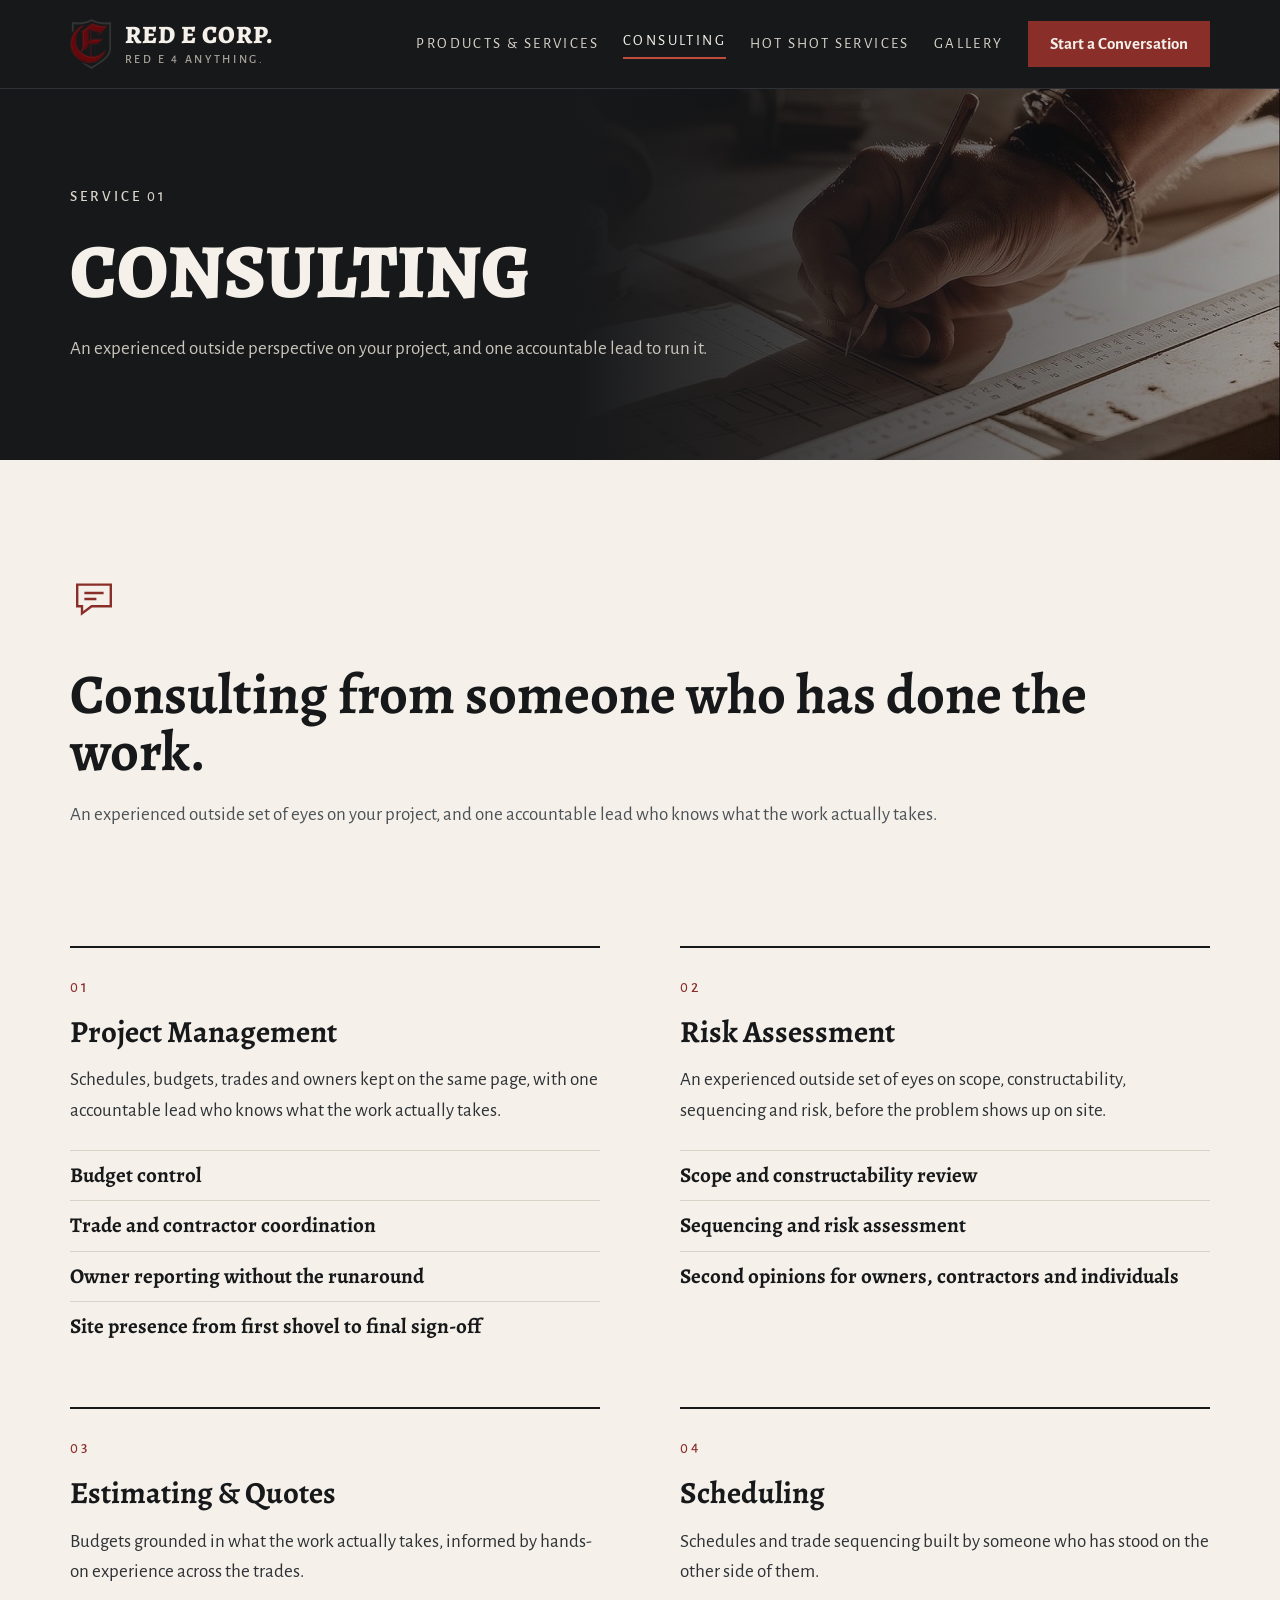
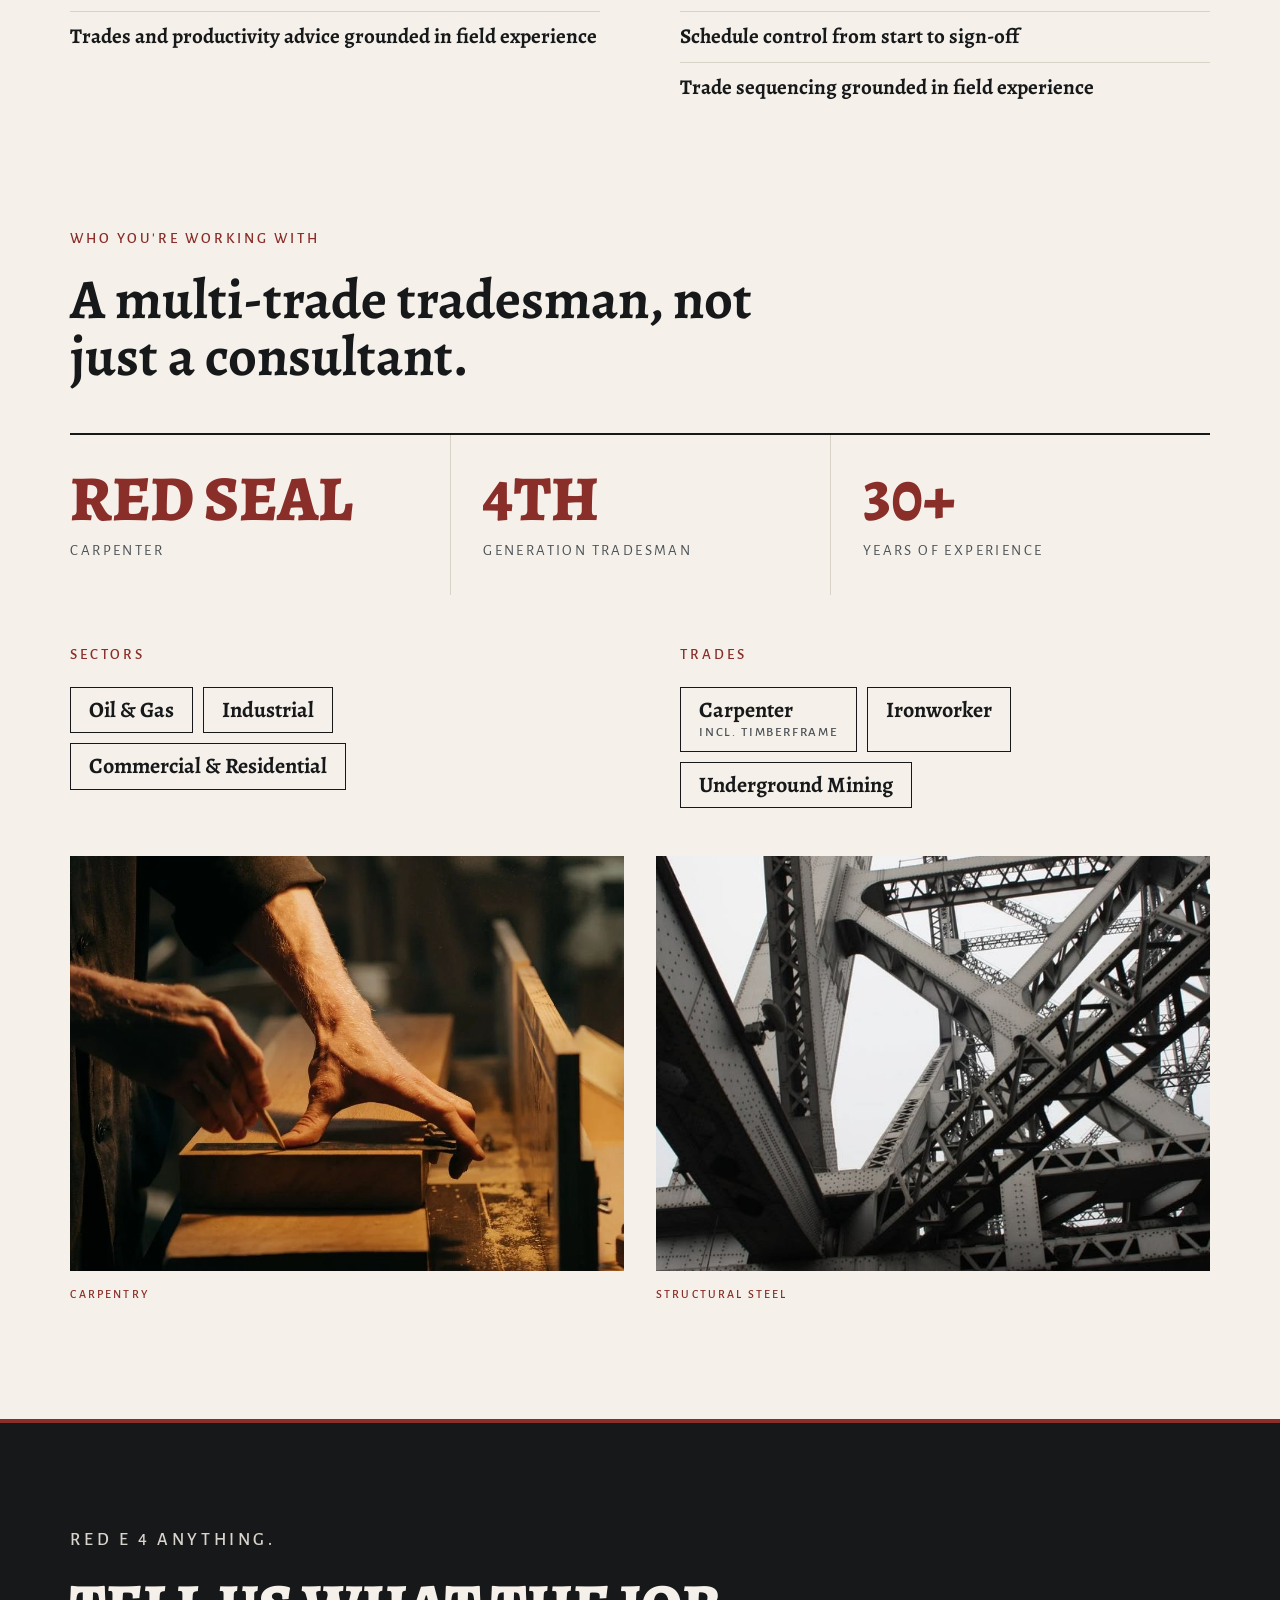
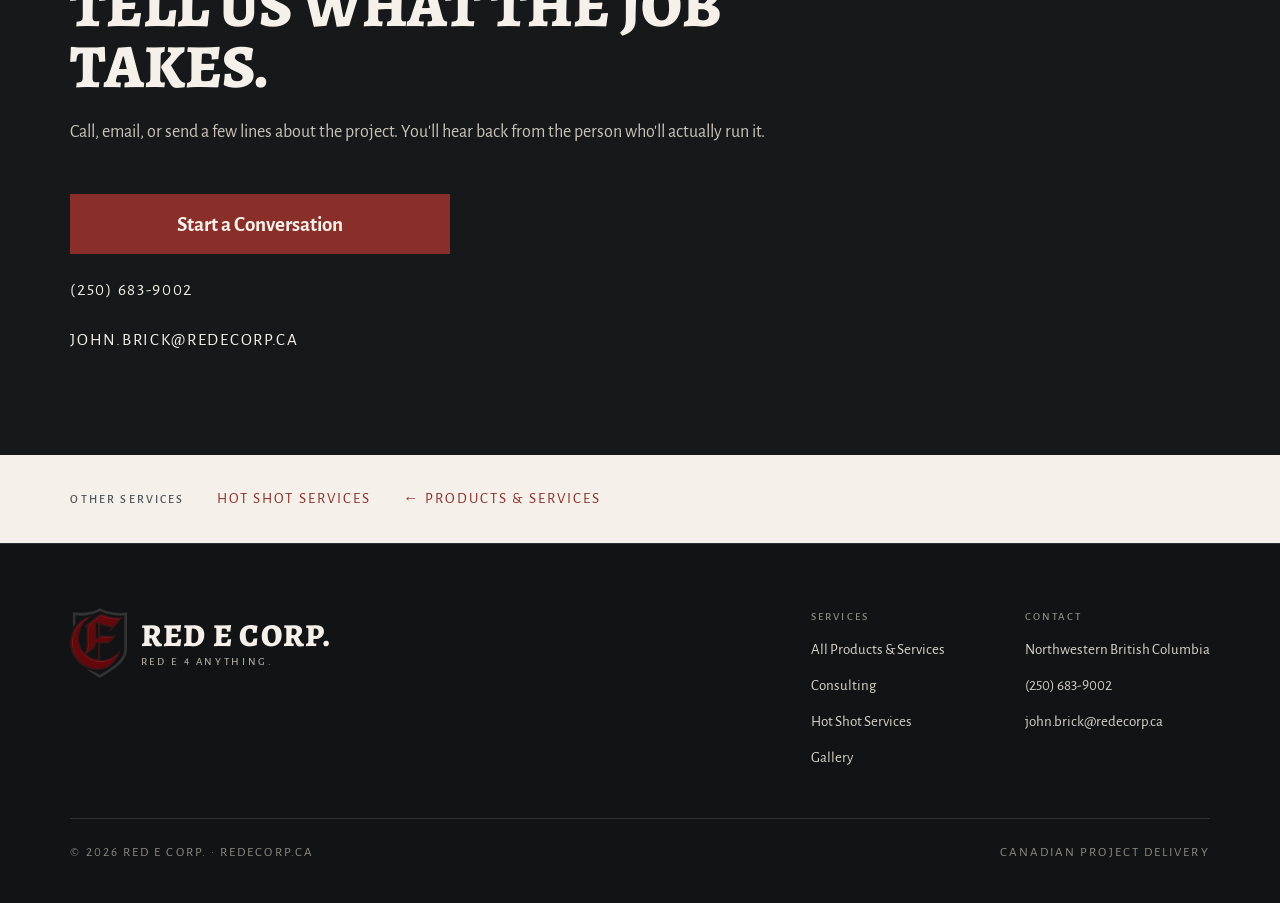
==== consulting.html @ 2c6cb95e "Add Gallery page for completed project photos Co-Authored-By: Claude Sonnet 5.5 <noreply@anthropic.c" ====
<!doctype html>
<html lang="en-CA">
<head>
<meta charset="utf-8">
<meta name="viewport" content="width=device-width, initial-scale=1">
<title>Consulting | Red E Corp. | Northwestern BC</title>
<meta name="description" content="Consulting from a multi-trade, Red Seal tradesman: project management, risk assessment, estimating and quotes, and scheduling for industrial, commercial and residential work in Northwestern BC.">
<meta name="theme-color" content="#17181A">
<link rel="canonical" href="https://redecorp.ca/consulting.html">
<meta property="og:type" content="website">
<meta property="og:site_name" content="Red E Corp.">
<meta property="og:title" content="Consulting | Red E Corp.">
<meta property="og:description" content="Project management, risk assessment, estimating and quotes, and scheduling from someone who has done the work.">
<meta property="og:url" content="https://redecorp.ca/consulting.html">
<meta property="og:image" content="https://redecorp.ca/assets/img/favicon-512.png">
<link rel="icon" type="image/png" sizes="32x32" href="assets/img/favicon-32.png">
<link rel="icon" type="image/png" sizes="512x512" href="assets/img/favicon-512.png">
<link rel="apple-touch-icon" href="assets/img/apple-touch-icon.png">
<link rel="preload" href="assets/fonts/alegreya-latin-800-normal.woff2" as="font" type="font/woff2" crossorigin>
<link rel="preload" href="assets/fonts/alegreya-sans-latin-400-normal.woff2" as="font" type="font/woff2" crossorigin>
<link rel="stylesheet" href="assets/css/styles.css">
<script type="application/ld+json">
{"@context":"https://schema.org","@type":"ProfessionalService","name":"Red E Corp.","url":"https://redecorp.ca/","logo":"https://redecorp.ca/assets/img/crest.png","slogan":"Red E 4 Anything.","telephone":"+1-250-683-9002","email":"john.brick@redecorp.ca","areaServed":"Northwestern British Columbia","founder":{"@type":"Person","name":"John Brick Sr."}}
</script>
</head>
<body>
<a class="skip" href="#main">Skip to content</a>

<header class="site-header">
  <div class="wrap">
    <a class="brand" href="index.html" aria-label="Red E Corp. home">
      <img src="assets/img/crest.png" alt="" width="203" height="250">
      <span class="brand__text">
        <span class="brand__name">RED E CORP.</span>
        <span class="brand__tag">RED E 4 ANYTHING.</span>
      </span>
    </a>
    <nav class="nav" aria-label="Main">
      <a href="products-services.html">Products &amp; Services</a><a href="consulting.html" aria-current="page">Consulting</a><a href="hot-shot-services.html">Hot Shot Services</a><a href="gallery.html">Gallery</a>
      <a class="btn" href="contact.html">Start a Conversation</a>
    </nav>
  </div>
</header>

<main id="main">
  <section class="page-hero page-hero--photo">
    <div class="page-hero__photo" role="img" aria-label="A hand drawing a line along a ruler on a set of plans" style="background-image:url(assets/img/drafting.jpg);background-position:center 42%"></div>
    <div class="wrap">
      <p class="label">Service 01</p>
      <h1>Consulting</h1>
      <p>An experienced outside perspective on your project, and one accountable lead to run it.</p>
    </div>
  </section>

  <section class="service-detail service-detail--intro">
    <div class="wrap">
      <div class="service-detail__icon"><svg viewBox="0 0 40 40" fill="none" stroke="#8A2E2A" stroke-width="2" aria-hidden="true"><path d="M6 8h28v18H18l-8 6v-6H6z"/><path d="M12 15h16M12 20h10"/></svg></div>
      <div>
        <h2 class="h2">Consulting from someone who has done the work.</h2>
        <p class="lead">An experienced outside set of eyes on your project, and one accountable lead who knows what the work actually takes.</p>
      </div>
    </div>
  </section>

  <section class="consult-services">
    <div class="wrap">
      <div class="consult-grid">
        <article class="consult">
          <span class="label">01</span>
          <h3 class="h3">Project Management</h3>
          <p>Schedules, budgets, trades and owners kept on the same page, with one accountable lead who knows what the work actually takes.</p>
          <ul><li>Budget control</li><li>Trade and contractor coordination</li><li>Owner reporting without the runaround</li><li>Site presence from first shovel to final sign-off</li></ul>
        </article>
        <article class="consult">
          <span class="label">02</span>
          <h3 class="h3">Risk Assessment</h3>
          <p>An experienced outside set of eyes on scope, constructability, sequencing and risk, before the problem shows up on site.</p>
          <ul><li>Scope and constructability review</li><li>Sequencing and risk assessment</li><li>Second opinions for owners, contractors and individuals</li></ul>
        </article>
        <article class="consult">
          <span class="label">03</span>
          <h3 class="h3">Estimating &amp; Quotes</h3>
          <p>Budgets grounded in what the work actually takes, informed by hands-on experience across the trades.</p>
          <ul><li>Trades and productivity advice grounded in field experience</li></ul>
        </article>
        <article class="consult">
          <span class="label">04</span>
          <h3 class="h3">Scheduling</h3>
          <p>Schedules and trade sequencing built by someone who has stood on the other side of them.</p>
          <ul><li>Schedule control from start to sign-off</li><li>Trade sequencing grounded in field experience</li></ul>
        </article>
      </div>
    </div>
  </section>

  <section class="credentials">
    <div class="wrap">
      <div class="credentials__head">
        <p class="label">Who you're working with</p>
        <h2 class="h2">A multi-trade tradesman, not just a consultant.</h2>
      </div>
      <ul class="facts">
        <li><strong>Red Seal</strong><span>Carpenter</span></li>
        <li><strong>4th</strong><span>Generation tradesman</span></li>
        <li><strong>30+</strong><span>Years of experience</span></li>
      </ul>
      <div class="credentials__cols">
        <div>
          <span class="label">Sectors</span>
          <ul class="taglist"><li>Oil &amp; Gas</li><li>Industrial</li><li>Commercial &amp; Residential</li></ul>
        </div>
        <div>
          <span class="label">Trades</span>
          <ul class="taglist"><li>Carpenter<small>incl. Timberframe</small></li><li>Ironworker</li><li>Underground Mining</li></ul>
        </div>
      </div>
      <div class="credentials__photos">
        <figure><img src="assets/img/carpentry.jpg" alt="Hands marking a line on a timber beam in a workshop" width="1000" height="1500" loading="lazy"><figcaption class="label">Carpentry</figcaption></figure>
        <figure><img src="assets/img/steel-bridge.jpg" alt="Riveted steel bridge framework seen from below" width="736" height="1104" loading="lazy"><figcaption class="label">Structural steel</figcaption></figure>
      </div>
    </div>
  </section>

  <section class="contact" id="contact">
    <div class="wrap">
      <div class="contact__text">
        <p class="label">Red E 4 Anything.</p>
        <h2>Tell us what the job takes.</h2>
        <p>Call, email, or send a few lines about the project. You'll hear back from the person who'll actually run it.</p>
      </div>
      <div class="contact__actions">
        <a class="btn btn--lg" href="contact.html?service=consulting">Start a Conversation</a>
        <a href="tel:+12506839002">(250) 683-9002</a>
        <a href="mailto:john.brick@redecorp.ca">JOHN.BRICK@REDECORP.CA</a>
      </div>
    </div>
  </section>

  <section class="other-services">
    <div class="wrap"><span class="label">Other services</span><a href="hot-shot-services.html">Hot Shot Services</a><a href="products-services.html">← Products &amp; Services</a></div>
  </section>
</main>

<footer class="site-footer">
  <div class="wrap">
    <div class="footer-top">
      <a class="brand" href="index.html" aria-label="Red E Corp. home">
        <img src="assets/img/crest.png" alt="" width="203" height="250">
        <span class="brand__text">
          <span class="brand__name">RED E CORP.</span>
          <span class="brand__tag">RED E 4 ANYTHING.</span>
        </span>
      </a>
      <div class="footer-cols">
        <div>
          <span class="label">Services</span>
          <a href="products-services.html">All Products &amp; Services</a>
          <a href="consulting.html">Consulting</a><a href="hot-shot-services.html">Hot Shot Services</a>
          <a href="gallery.html">Gallery</a>
        </div>
        <div>
          <span class="label">Contact</span>
          <span>Northwestern British Columbia</span>
          <a href="tel:+12506839002">(250) 683-9002</a>
          <a href="mailto:john.brick@redecorp.ca">john.brick@redecorp.ca</a>
        </div>
      </div>
    </div>
    <div class="footer-bottom">
      <span>© 2026 RED E CORP. · REDECORP.CA</span>
      <span>CANADIAN PROJECT DELIVERY</span>
    </div>
  </div>
</footer>

</body>
</html>
---- assets/css/styles.css ----
/* Red E Corp. — site styles (Brand System v1.0) */
/* Fonts: Alegreya (display) and Alegreya Sans (text), SIL Open Font License 1.1, self-hosted from assets/fonts */
@font-face { font-family: "Alegreya"; font-style: normal; font-weight: 700; font-display: swap; src: url("../fonts/alegreya-latin-700-normal.woff2") format("woff2"); }
@font-face { font-family: "Alegreya"; font-style: normal; font-weight: 800; font-display: swap; src: url("../fonts/alegreya-latin-800-normal.woff2") format("woff2"); }
@font-face { font-family: "Alegreya Sans"; font-style: normal; font-weight: 400; font-display: swap; src: url("../fonts/alegreya-sans-latin-400-normal.woff2") format("woff2"); }
@font-face { font-family: "Alegreya Sans"; font-style: normal; font-weight: 500; font-display: swap; src: url("../fonts/alegreya-sans-latin-500-normal.woff2") format("woff2"); }
@font-face { font-family: "Alegreya Sans"; font-style: normal; font-weight: 700; font-display: swap; src: url("../fonts/alegreya-sans-latin-700-normal.woff2") format("woff2"); }
:root {
  --red: #8A2E2A;
  --red-dark: #6E2320;
  --red-on-dark: #C24A3F;
  --charcoal: #17181A;
  --charcoal-deep: #121315;
  --photo: #2A2D31;
  --bone: #F5F1EA;
  --bone-line: #D8D2C7;
  --steel: #4C5257;
  --text: #2E3135;
  --text-on-dark: #C9C4BA;
  --muted-on-dark: #A9A49B;
  --walnut: #8A6B48;
  --display: Alegreya, "Iowan Old Style", Georgia, serif;
  --body: "Alegreya Sans", Calibri, "Helvetica Neue", Arial, sans-serif;
  --mono: "Alegreya Sans", Calibri, "Helvetica Neue", Arial, sans-serif;
  --gutter: clamp(20px, 5.5vw, 80px);
  --section: clamp(72px, 9vw, 120px);
}

*, *::before, *::after { box-sizing: border-box; }
html { scroll-behavior: smooth; scroll-padding-top: 96px; }
@media (prefers-reduced-motion: reduce) { html { scroll-behavior: auto; } }
body { margin: 0; background: var(--bone); color: var(--charcoal); font-family: var(--body); font-size: 19px; line-height: 1.6; font-variant-numeric: lining-nums; -webkit-font-smoothing: antialiased; }
img { max-width: 100%; display: block; }
h1, h2, h3, p, blockquote { margin: 0; }
a { color: var(--red); }
a:hover { color: var(--red-dark); }
:focus-visible { outline: 2px solid var(--red-on-dark); outline-offset: 3px; }

.wrap { max-width: 1440px; margin: 0 auto; padding-left: var(--gutter); padding-right: var(--gutter); }
.skip { position: absolute; left: -9999px; }
.skip:focus { left: 16px; top: 16px; z-index: 100; background: var(--bone); padding: 12px 16px; }

/* type */
.label { font-family: var(--mono); font-weight: 500; font-size: 15px; letter-spacing: 0.2em; text-transform: uppercase; }
.h2 { font-family: var(--display); font-weight: 700; font-size: clamp(38px, 4.4vw, 56px); line-height: 1.02; }
.h3 { font-family: var(--display); font-weight: 700; font-size: clamp(26px, 2.4vw, 32px); line-height: 1.1; }
.lead { font-size: 19px; line-height: 1.6; color: var(--steel); }
.on-dark { color: var(--bone); }

/* buttons */
.btn { display: inline-flex; align-items: center; justify-content: center; min-height: 52px; padding: 0 28px; background: var(--red); color: var(--bone); font-family: var(--body); font-weight: 700; font-size: 19px; text-decoration: none; border: 0; }
.btn:hover { background: var(--red-dark); color: var(--bone); }
.btn--lg { min-height: 60px; padding: 0 32px; font-size: 21px; }
.textlink { font-family: var(--mono); font-size: 15px; letter-spacing: 0.14em; text-transform: uppercase; text-decoration: none; border-bottom: 1px solid currentColor; padding-bottom: 6px; }

/* header */
.site-header { position: sticky; top: 0; z-index: 50; background: var(--charcoal); border-bottom: 1px solid #2E3135; }
.site-header .wrap { height: 88px; display: flex; align-items: center; justify-content: space-between; gap: 24px; }
.brand { display: flex; align-items: center; gap: 14px; text-decoration: none; }
.brand img { height: 50px; width: auto; }
.brand__text { display: flex; flex-direction: column; gap: 5px; }
.brand__name { font-family: var(--display); font-weight: 800; font-size: 25px; letter-spacing: 0.04em; line-height: 1; color: var(--bone); }
.brand__tag { font-family: var(--mono); font-weight: 500; font-size: 12px; letter-spacing: 0.22em; line-height: 1; color: var(--muted-on-dark); }
.nav { display: flex; align-items: center; gap: 36px; }
.nav a:not(.btn) { font-family: var(--mono); font-size: 15px; letter-spacing: 0.16em; text-transform: uppercase; color: #D9D4CB; text-decoration: none; }
.nav a:not(.btn):hover { color: var(--bone); }
.nav .btn { min-height: 46px; padding: 0 22px; font-size: 17px; }

/* hero */
.hero { position: relative; background: var(--charcoal); overflow: hidden; }
.hero__photo { position: absolute; inset: 0 0 0 auto; width: 60%; background: var(--photo) url("../img/hero.jpg") center / cover no-repeat; }
.hero::after { content: ""; position: absolute; inset: 0; background: linear-gradient(90deg, var(--charcoal) 0%, var(--charcoal) 42%, rgba(23,24,26,0.35) 100%); }
.hero .wrap { position: relative; z-index: 1; min-height: min(780px, 88vh); display: flex; flex-direction: column; justify-content: center; gap: 30px; padding-top: 80px; padding-bottom: 80px; }
.hero__eyebrow { display: flex; align-items: center; gap: 16px; color: #D9D4CB; }
.hero__eyebrow::before { content: ""; width: 40px; height: 2px; background: var(--red-on-dark); flex-shrink: 0; }
.hero h1 { max-width: 780px; font-family: var(--display); font-weight: 800; font-size: clamp(50px, 6.4vw, 88px); line-height: 0.98; text-transform: uppercase; color: var(--bone); }
.hero p { max-width: 600px; font-size: clamp(17px, 1.4vw, 19px); color: var(--text-on-dark); }
.hero__actions { display: flex; align-items: center; flex-wrap: wrap; gap: 28px; margin-top: 6px; }
.hero__actions .textlink { color: var(--bone); border-color: var(--red-on-dark); }

/* trades strip */
.trades { border-bottom: 1px solid var(--bone-line); }
.trades .wrap { min-height: 150px; display: flex; align-items: center; justify-content: space-between; gap: 24px; flex-wrap: wrap; padding-top: 32px; padding-bottom: 32px; }
.trades .label { color: var(--steel); }
.trades ul { list-style: none; margin: 0; padding: 0; display: flex; align-items: center; flex-wrap: wrap; gap: 14px 36px; }
.trades li { display: flex; align-items: center; gap: 36px; font-family: var(--display); font-weight: 700; font-size: clamp(22px, 2.2vw, 30px); letter-spacing: 0.04em; text-transform: uppercase; }
.trades li + li::before { content: ""; width: 8px; height: 8px; background: var(--red); margin-left: -0px; }
.trades li:last-child { color: var(--red); }

/* services */
.services { padding: var(--section) 0; }
.section-head { display: flex; justify-content: space-between; align-items: flex-end; gap: 32px 80px; flex-wrap: wrap; margin-bottom: 64px; }
.section-head > div { display: flex; flex-direction: column; gap: 20px; max-width: 680px; }
.section-head .label { color: var(--red); }
.section-head .lead { max-width: 440px; }
.service-grid { display: grid; grid-template-columns: repeat(3, minmax(0, 1fr)); border-top: 2px solid var(--charcoal); }
.service { display: flex; flex-direction: column; gap: 18px; padding: 40px 40px 48px; border-right: 1px solid var(--bone-line); }
.service:first-child { padding-left: 0; }
.service:last-child { padding-right: 0; border-right: 0; }
.service svg { width: 40px; height: 40px; }
.service .label { font-size: 12px; letter-spacing: 0.18em; color: var(--steel); }
.service p { color: var(--text); }
.service a { margin-top: auto; font-family: var(--mono); font-size: 15px; letter-spacing: 0.14em; text-transform: uppercase; text-decoration: none; }
.sectors { display: flex; align-items: center; flex-wrap: wrap; gap: 12px 24px; margin-top: 16px; padding-top: 32px; border-top: 1px solid var(--bone-line); }
.sectors .label { font-size: 12px; letter-spacing: 0.18em; color: var(--steel); }
.sectors span:not(.label) { font-family: var(--display); font-weight: 700; font-size: 22px; }
.sectors i { color: var(--walnut); font-style: normal; }

/* approach */
.approach { padding: var(--section) 0; background: var(--charcoal); }
.approach .section-head .label { color: #D9D4CB; }
.pillars { display: grid; grid-template-columns: repeat(4, minmax(0, 1fr)); gap: 40px; }
.pillar { display: flex; flex-direction: column; gap: 16px; padding-top: 24px; border-top: 1px solid var(--steel); }
.pillar:first-child { border-top: 2px solid var(--red-on-dark); }
.pillar__num { font-family: var(--display); font-weight: 800; font-size: 48px; line-height: 1; color: #6B7075; }
.pillar:first-child .pillar__num { color: var(--red-on-dark); }
.pillar h3 { font-family: var(--display); font-weight: 700; font-size: 26px; line-height: 1.1; color: var(--bone); }
.pillar p { font-size: 16px; color: #B8B3AA; }

/* projects */
.projects { padding: var(--section) 0; }
.project-grid { display: grid; grid-template-columns: repeat(3, minmax(0, 1fr)); gap: 32px; }
.project { display: flex; flex-direction: column; gap: 18px; }
.photo { background: var(--photo) center / cover no-repeat; }
.project .photo { aspect-ratio: 4 / 3; }
.project .label { font-size: 12px; letter-spacing: 0.18em; color: var(--steel); }
.project h3 { font-size: 28px; }
.project p { font-size: 16px; color: var(--text); }
.project-1 .photo { background-image: url("../img/project-1.jpg"); }
.project-2 .photo { background-image: url("../img/project-2.jpg"); }
.project-3 .photo { background-image: url("../img/project-3.jpg"); }

/* about */
.about { padding-bottom: var(--section); }
.about .wrap { display: grid; grid-template-columns: repeat(2, minmax(0, 1fr)); gap: 80px; }
.about .photo { min-height: 560px; background-image: url("../img/founder.jpg"); }
.about__text { display: flex; flex-direction: column; justify-content: center; gap: 28px; padding-top: 40px; border-top: 2px solid var(--charcoal); }
.about__text .label { color: var(--red); }
.about blockquote { font-family: var(--display); font-weight: 700; font-size: clamp(30px, 2.9vw, 40px); line-height: 1.15; }
.about__text p { color: var(--text); }
.founder { display: flex; flex-direction: column; gap: 6px; }
.founder strong { font-family: var(--display); font-weight: 700; font-size: 22px; }
.founder span { font-family: var(--mono); font-size: 14px; letter-spacing: 0.18em; color: var(--steel); }

/* contact */
.contact { padding: clamp(72px, 8vw, 112px) 0; background: var(--charcoal); border-top: 4px solid var(--red); }
.contact .wrap { display: flex; justify-content: space-between; align-items: center; gap: 48px 80px; flex-wrap: wrap; }
.contact__text { display: flex; flex-direction: column; gap: 20px; max-width: 720px; }
.contact__text .label { color: #D9D4CB; }
.contact h2 { font-family: var(--display); font-weight: 800; font-size: clamp(42px, 4.8vw, 64px); line-height: 1; text-transform: uppercase; color: var(--bone); }
.contact__text p { font-size: 18px; color: var(--text-on-dark); }
.contact__actions { display: flex; flex-direction: column; gap: 22px; min-width: min(380px, 100%); }
.contact__actions a:not(.btn) { font-family: var(--mono); font-size: 17px; letter-spacing: 0.1em; color: var(--bone); text-decoration: none; }
.contact__actions a:not(.btn):hover { color: var(--red-on-dark); }

/* footer */
.site-footer { background: var(--charcoal-deep); border-top: 1px solid #2E3135; padding: 64px 0 40px; }
.footer-top { display: flex; justify-content: space-between; align-items: flex-start; gap: 48px; flex-wrap: wrap; }
.site-footer .brand img { height: 70px; }
.site-footer .brand__name { font-size: 32px; }
.site-footer .brand__tag { font-size: 11px; letter-spacing: 0.24em; }
.footer-cols { display: grid; grid-template-columns: repeat(2, minmax(0, auto)); gap: 32px 80px; }
.footer-cols div { display: flex; flex-direction: column; gap: 12px; }
.footer-cols .label { font-size: 11px; color: #8E8A83; }
.footer-cols a, .footer-cols span:not(.label) { font-size: 15px; color: #D9D4CB; text-decoration: none; }
.footer-cols a:hover { color: var(--bone); }
.footer-bottom { display: flex; justify-content: space-between; flex-wrap: wrap; gap: 12px; margin-top: 48px; padding-top: 24px; border-top: 1px solid #2E3135; font-family: var(--mono); font-size: 13px; letter-spacing: 0.16em; color: #8E8A83; }

/* home: hero + service options only */
.hero--home .wrap { min-height: calc(100vh - 88px); min-height: calc(100svh - 88px); justify-content: flex-end; gap: 48px; padding-bottom: 64px; }
.hero--home .hero__photo { width: 100%; }
.hero--home::after { background: linear-gradient(180deg, rgba(23,24,26,0.35) 0%, rgba(23,24,26,0.55) 45%, rgba(23,24,26,0.94) 100%); }
.hero-services { display: grid; grid-template-columns: repeat(2, minmax(0, 1fr)); border-top: 2px solid var(--red-on-dark); }
.hero-service { display: flex; flex-direction: column; gap: 10px; padding: 28px 32px 8px 0; text-decoration: none; color: var(--bone); }
.hero-service + .hero-service { padding-left: 32px; border-left: 1px solid rgba(217,212,203,0.25); }
.hero-service .label { font-size: 12px; letter-spacing: 0.18em; color: #D9D4CB; }
.hero-service__name { font-family: var(--display); font-weight: 700; font-size: clamp(26px, 2.6vw, 36px); line-height: 1.1; }
.hero-service__go { font-family: var(--mono); font-size: 15px; letter-spacing: 0.14em; text-transform: uppercase; color: var(--red-on-dark); }
.hero-service:hover .hero-service__go, .hero-service:focus-visible .hero-service__go { color: var(--bone); }

/* service pages */
.nav a[aria-current="page"] { color: var(--bone); border-bottom: 2px solid var(--red-on-dark); padding-bottom: 4px; }
.page-hero { background: var(--charcoal); }
.page-hero .wrap { display: flex; flex-direction: column; gap: 24px; padding-top: 96px; padding-bottom: 96px; }
.page-hero .label { color: #D9D4CB; }
.page-hero h1 { font-family: var(--display); font-weight: 800; font-size: clamp(46px, 6vw, 80px); line-height: 1; text-transform: uppercase; color: var(--bone); }
.page-hero p:not(.label) { max-width: 640px; font-size: 19px; color: var(--text-on-dark); }
.service-detail { padding: var(--section) 0; }
.service-detail .wrap { display: grid; grid-template-columns: minmax(0, 1.2fr) minmax(0, 1fr); gap: 32px 80px; align-items: start; }
.service-detail .wrap > div:nth-child(2) { display: flex; flex-direction: column; gap: 20px; }
.service-detail__icon { grid-column: 1 / -1; }
.service-detail__icon svg { width: 48px; height: 48px; }
.checklist { list-style: none; margin: 0; padding: 0; border-top: 2px solid var(--charcoal); }
.checklist li { padding: 20px 0; border-bottom: 1px solid var(--bone-line); font-family: var(--display); font-weight: 700; font-size: 24px; line-height: 1.2; }
.equipment { padding: 0 0 var(--section); }
.equipment .wrap { display: grid; grid-template-columns: minmax(0, 1.2fr) minmax(0, 1fr); gap: 32px 80px; align-items: start; }
.equipment .wrap > div { display: flex; flex-direction: column; gap: 20px; }
.equipment .label { color: var(--red); }
.specs { margin: 0; border-top: 2px solid var(--charcoal); }
.specs > div { display: flex; flex-direction: column; gap: 6px; padding: 20px 0; border-bottom: 1px solid var(--bone-line); }
.specs dt { font-family: var(--mono); font-weight: 500; font-size: 14px; letter-spacing: 0.18em; text-transform: uppercase; color: var(--steel); }
.specs dd { margin: 0; font-family: var(--display); font-weight: 700; font-size: 24px; line-height: 1.2; }
.other-services .wrap { display: flex; align-items: center; flex-wrap: wrap; gap: 12px 32px; padding-top: 32px; padding-bottom: 32px; }
.other-services .label { color: var(--steel); font-size: 12px; letter-spacing: 0.18em; }
.other-services a { font-family: var(--mono); font-size: 15px; letter-spacing: 0.14em; text-transform: uppercase; text-decoration: none; }

/* consulting credentials */
.credentials { padding: 0 0 var(--section); }
.credentials .wrap { display: flex; flex-direction: column; gap: 48px; }
.credentials__head { display: flex; flex-direction: column; gap: 20px; max-width: 760px; }
.credentials .label { color: var(--red); }
.facts { list-style: none; margin: 0; padding: 0; display: grid; grid-template-columns: repeat(3, minmax(0, 1fr)); border-top: 2px solid var(--charcoal); }
.facts li { display: flex; flex-direction: column; gap: 8px; padding: 32px 32px 32px 0; }
.facts li + li { padding-left: 32px; border-left: 1px solid var(--bone-line); }
.facts strong { font-family: var(--display); font-weight: 800; font-size: clamp(44px, 5vw, 68px); line-height: 1; text-transform: uppercase; color: var(--red); }
.facts span { font-family: var(--mono); font-size: 15px; letter-spacing: 0.16em; text-transform: uppercase; color: var(--steel); }
.credentials__cols { display: grid; grid-template-columns: repeat(2, minmax(0, 1fr)); gap: 40px 80px; }
.credentials__cols > div { display: flex; flex-direction: column; gap: 20px; }
.taglist { list-style: none; margin: 0; padding: 0; display: flex; flex-wrap: wrap; gap: 10px; }
.taglist li { padding: 10px 18px; border: 1px solid var(--charcoal); font-family: var(--display); font-weight: 700; font-size: 22px; line-height: 1.1; }

/* contact page */
.contact-page { padding: var(--section) 0; }
.contact-page .wrap { display: grid; grid-template-columns: minmax(0, 1.6fr) minmax(0, 1fr); gap: 48px 80px; align-items: start; }
.form { display: grid; grid-template-columns: repeat(2, minmax(0, 1fr)); gap: 28px 24px; }
.field { display: flex; flex-direction: column; gap: 8px; min-width: 0; }
.field--full { grid-column: 1 / -1; }
.field label { font-family: var(--mono); font-weight: 500; font-size: 14px; letter-spacing: 0.18em; text-transform: uppercase; color: var(--steel); }
.field label span { text-transform: none; letter-spacing: 0.04em; color: #7A7F84; }
.field input, .field select, .field textarea { width: 100%; padding: 14px 16px; font: inherit; font-size: 17px; color: var(--charcoal); background: #FBF9F5; border: 1px solid var(--steel); border-radius: 0; }
.field textarea { resize: vertical; min-height: 160px; }
.field input:focus-visible, .field select:focus-visible, .field textarea:focus-visible { outline: 2px solid var(--red); outline-offset: 2px; }
.form__actions { display: flex; align-items: center; flex-wrap: wrap; gap: 16px 24px; }
.form__note { font-size: 14px; color: var(--steel); }
.contact-side { display: flex; flex-direction: column; gap: 16px; padding-top: 24px; border-top: 2px solid var(--charcoal); }
.contact-side .label { color: var(--red); }
.contact-side a { font-family: var(--mono); font-size: 18px; letter-spacing: 0.06em; text-decoration: none; word-break: break-word; }

/* page hero photos */
.page-hero--photo { position: relative; overflow: hidden; }
.page-hero__photo { position: absolute; inset: 0 0 0 auto; width: 55%; background-color: var(--photo); background-size: cover; background-repeat: no-repeat; }
.page-hero--photo::after { content: ""; position: absolute; inset: 0; background: linear-gradient(90deg, var(--charcoal) 0%, var(--charcoal) 45%, rgba(23,24,26,0.25) 100%); }
.page-hero--photo .wrap { position: relative; z-index: 1; }
.credentials__photos { display: grid; grid-template-columns: repeat(2, minmax(0, 1fr)); gap: 32px; }
.credentials__photos figure { margin: 0; display: flex; flex-direction: column; gap: 14px; }
.credentials__photos img { width: 100%; height: auto; aspect-ratio: 4 / 3; object-fit: cover; background: var(--photo); }
.credentials__photos figcaption { font-size: 12px; letter-spacing: 0.18em; color: var(--steel); }
.taglist small { display: block; margin-top: 4px; font-family: var(--mono); font-weight: 500; font-size: 13px; letter-spacing: 0.14em; text-transform: uppercase; color: var(--steel); }

/* hot shot hero: vehicle drives in once and rests on the cream section below */
.page-hero--graphic { overflow: hidden; }
.page-hero--graphic .wrap { padding-bottom: 0; gap: 24px; }
.page-hero__rig { width: min(100%, 1180px); margin: 16px 0 0 auto; }
.page-hero__vehicle { position: relative; animation: drive-in 1.6s cubic-bezier(0.22, 0.8, 0.24, 1) both; }
.page-hero__graphic { display: block; width: 100%; max-width: none; height: auto; filter: invert(0.94); }
.page-hero__wheel { position: absolute; height: auto; max-width: none; filter: invert(0.94); }
.page-hero__wheel--truck { animation: wheel-truck 1.6s cubic-bezier(0.22, 0.8, 0.24, 1) both; }
.page-hero__wheel--trailer { animation: wheel-trailer 1.6s cubic-bezier(0.22, 0.8, 0.24, 1) both; }
.page-hero__cargo { position: absolute; inset: 0; width: 100%; height: 100%; overflow: visible; }
.page-hero__cargo .box { fill: #F0F0F0; }
.page-hero__cargo .cut { fill: none; stroke: var(--charcoal); stroke-width: 4; }
.page-hero__cargo .strap { fill: none; stroke: #F0F0F0; stroke-width: 7; stroke-linejoin: round; }
.page-hero__cargo .buckle { fill: var(--charcoal); stroke: #F0F0F0; stroke-width: 4; }
/* the vehicle travels 1.1 rig-widths; each wheel turns distance / radius so it rolls without slipping */
@keyframes drive-in { from { transform: translateX(-110%); } to { transform: translateX(0); } }
@keyframes wheel-truck { from { transform: rotate(-1578deg); } to { transform: rotate(0deg); } }
@keyframes wheel-trailer { from { transform: rotate(-2104deg); } to { transform: rotate(0deg); } }
@media (prefers-reduced-motion: reduce) { .page-hero__vehicle, .page-hero__wheel { animation: none; } }

/* landing page */
.landing-body { background: var(--charcoal); }
.landing { position: relative; min-height: 100vh; min-height: 100svh; display: flex; flex-direction: column; align-items: center; justify-content: center; padding: 48px var(--gutter) 72px; background: linear-gradient(rgba(18,19,21,0.5), rgba(18,19,21,0.62) 55%, rgba(18,19,21,0.82)), var(--photo) url("../img/hero.jpg") center / cover no-repeat; color: var(--bone); text-align: center; }
.landing__inner { display: flex; flex-direction: column; align-items: center; gap: clamp(36px, 7vh, 64px); width: 100%; }
.landing__logo { display: flex; flex-direction: column; align-items: center; gap: 0; margin: 0; font-weight: 400; }
.landing__logo img { width: auto; height: clamp(170px, 34vh, 320px); margin-bottom: clamp(0px, 1vh, 8px); filter: drop-shadow(0 0 1.5px rgba(245,241,234,0.95)) drop-shadow(0 0 14px rgba(245,241,234,0.22)); }
.landing__name { font-family: var(--display); font-weight: 800; font-size: clamp(48px, 9vw, 112px); line-height: 0.95; letter-spacing: 0.04em; text-transform: uppercase; }
.landing__tag { margin-top: 14px; font-family: var(--mono); font-weight: 500; font-size: clamp(12px, 1.4vw, 16px); letter-spacing: 0.28em; text-transform: uppercase; color: #D9D4CB; }
.landing__links { display: flex; justify-content: center; flex-wrap: wrap; gap: 16px 20px; width: 100%; }
.landing__links .btn { min-width: 260px; }
.btn--ghost { background: rgba(18,19,21,0.35); color: var(--bone); border: 2px solid var(--bone); }
.btn--ghost:hover { background: var(--bone); color: var(--charcoal); }
.landing__foot { position: absolute; left: 0; right: 0; bottom: 24px; margin: 0; font-family: var(--mono); font-size: 13px; letter-spacing: 0.16em; text-transform: uppercase; color: #A9A49B; }

/* under construction */
.construction { padding: var(--section) 0; }
.construction .wrap { display: flex; flex-direction: column; gap: 40px; }
.construction__bar { height: 22px; background: repeating-linear-gradient(-45deg, var(--red) 0 22px, var(--charcoal) 22px 44px); }
.construction__body { display: flex; flex-direction: column; gap: 22px; max-width: 720px; }
.construction__body .label { color: var(--red); }
.construction__actions { display: flex; align-items: center; flex-wrap: wrap; gap: 20px 32px; margin-top: 12px; }
.construction__actions a:not(.btn) { font-family: var(--mono); font-size: 16px; letter-spacing: 0.08em; text-decoration: none; }

/* consulting services */
.service-detail--intro .wrap { grid-template-columns: minmax(0, 1fr); }
.consult-services { padding: 0 0 var(--section); }
.consult-grid { display: grid; grid-template-columns: repeat(2, minmax(0, 1fr)); gap: 56px 80px; }
.consult { display: flex; flex-direction: column; gap: 16px; padding-top: 28px; border-top: 2px solid var(--charcoal); }
.consult .label { color: var(--red); }
.consult p { color: var(--text); }
.consult ul { list-style: none; margin: 8px 0 0; padding: 0; }
.consult li { padding: 12px 0; border-top: 1px solid var(--bone-line); font-family: var(--display); font-weight: 700; font-size: 21px; line-height: 1.2; }

/* gallery */
.gallery-section { padding: var(--section) 0; }
.gallery { display: grid; grid-template-columns: repeat(2, minmax(0, 1fr)); gap: 24px; }
.gallery__item { margin: 0; background: var(--photo); overflow: hidden; }
.gallery__item--wide { grid-column: 1 / -1; }
.gallery__item a { display: block; line-height: 0; }
.gallery__item img { width: 100%; height: auto; aspect-ratio: 2000 / 1116; object-fit: cover; transition: transform 0.4s ease; }
.gallery__item--wide img { aspect-ratio: 2000 / 900; }
.gallery__item a:hover img, .gallery__item a:focus-visible img { transform: scale(1.03); }
@media (prefers-reduced-motion: reduce) { .gallery__item img { transition: none; } }
.lightbox { border: 0; padding: 0; background: transparent; max-width: 100vw; max-height: 100vh; width: 100vw; height: 100vh; }
.lightbox::backdrop { background: rgba(18, 19, 21, 0.94); }
.lightbox[open] { display: flex; align-items: center; justify-content: center; }
.lightbox__img { max-width: min(92vw, 1600px); max-height: 86vh; width: auto; height: auto; }
.lightbox__btn { position: absolute; background: rgba(18, 19, 21, 0.6); color: var(--bone); border: 1px solid rgba(245, 241, 234, 0.4); width: 48px; height: 48px; font-size: 30px; line-height: 1; cursor: pointer; }
.lightbox__btn:hover { background: var(--red); border-color: var(--red); }
.lightbox__close { top: 16px; right: 16px; }
.lightbox__prev { left: 16px; top: 50%; transform: translateY(-50%); }
.lightbox__next { right: 16px; top: 50%; transform: translateY(-50%); }

/* responsive */
@media (max-width: 1280px) {
  .nav { gap: 24px; }
}
@media (max-width: 1080px) {
  .nav a:not(.btn) { display: none; }
  .pillars { grid-template-columns: repeat(2, minmax(0, 1fr)); gap: 48px 40px; }
  .hero__photo { width: 100%; }
  .hero::after, .page-hero--photo::after { background: linear-gradient(90deg, rgba(23,24,26,0.95) 0%, rgba(23,24,26,0.8) 60%, rgba(23,24,26,0.55) 100%); }
  .page-hero__photo { width: 100%; }
}
@media (max-width: 860px) {
  .credentials__photos, .gallery, .consult-grid, .hero-services, .service-detail .wrap, .equipment .wrap, .contact-page .wrap, .credentials__cols, .facts, .form { grid-template-columns: minmax(0, 1fr); }
  .hero-service, .hero-service + .hero-service { padding: 20px 0; border-left: 0; border-bottom: 1px solid rgba(217,212,203,0.25); }
  .hero--home .wrap { gap: 32px; padding-bottom: 32px; }
  .facts li, .facts li + li { padding: 24px 0; border-left: 0; border-bottom: 1px solid var(--bone-line); }
  .service-grid, .project-grid, .about .wrap { grid-template-columns: minmax(0, 1fr); }
  .service, .service:first-child, .service:last-child { padding: 32px 0 40px; border-right: 0; border-bottom: 1px solid var(--bone-line); }
  .service:last-child { border-bottom: 0; }
  .about .wrap { gap: 40px; }
  .about .photo { min-height: 0; aspect-ratio: 4 / 3; }
  .project-grid { gap: 48px; }
}
@media (max-width: 560px) {
  .landing__links { flex-direction: column; align-items: stretch; max-width: 360px; }
  .landing__links .btn { min-width: 0; }
  .landing__name { letter-spacing: 0.02em; }
  body { font-size: 16px; }
  .site-header .wrap { height: 72px; }
  html { scroll-padding-top: 80px; }
  .brand img { height: 40px; }
  .brand__name { font-size: 21px; }
  .brand__tag { display: none; }
  .nav .btn { min-height: 44px; padding: 0 16px; font-size: 16px; }
  .page-hero .wrap { padding-top: 64px; padding-bottom: 64px; }
  .page-hero--graphic .wrap { padding-bottom: 0; }
  .page-hero h1 { font-size: clamp(32px, 10vw, 46px); overflow-wrap: anywhere; }
  .hero__eyebrow { font-size: 11px; letter-spacing: 0.16em; }
  .pillars { grid-template-columns: minmax(0, 1fr); }
  .trades li { gap: 14px; }
  .trades li + li::before { display: none; }
  .trades ul { gap: 6px 20px; }
  .contact__actions { width: 100%; }
  .footer-cols { grid-template-columns: minmax(0, 1fr); gap: 28px; }
  .footer-cols a, .footer-cols span:not(.label) { overflow-wrap: anywhere; }
}
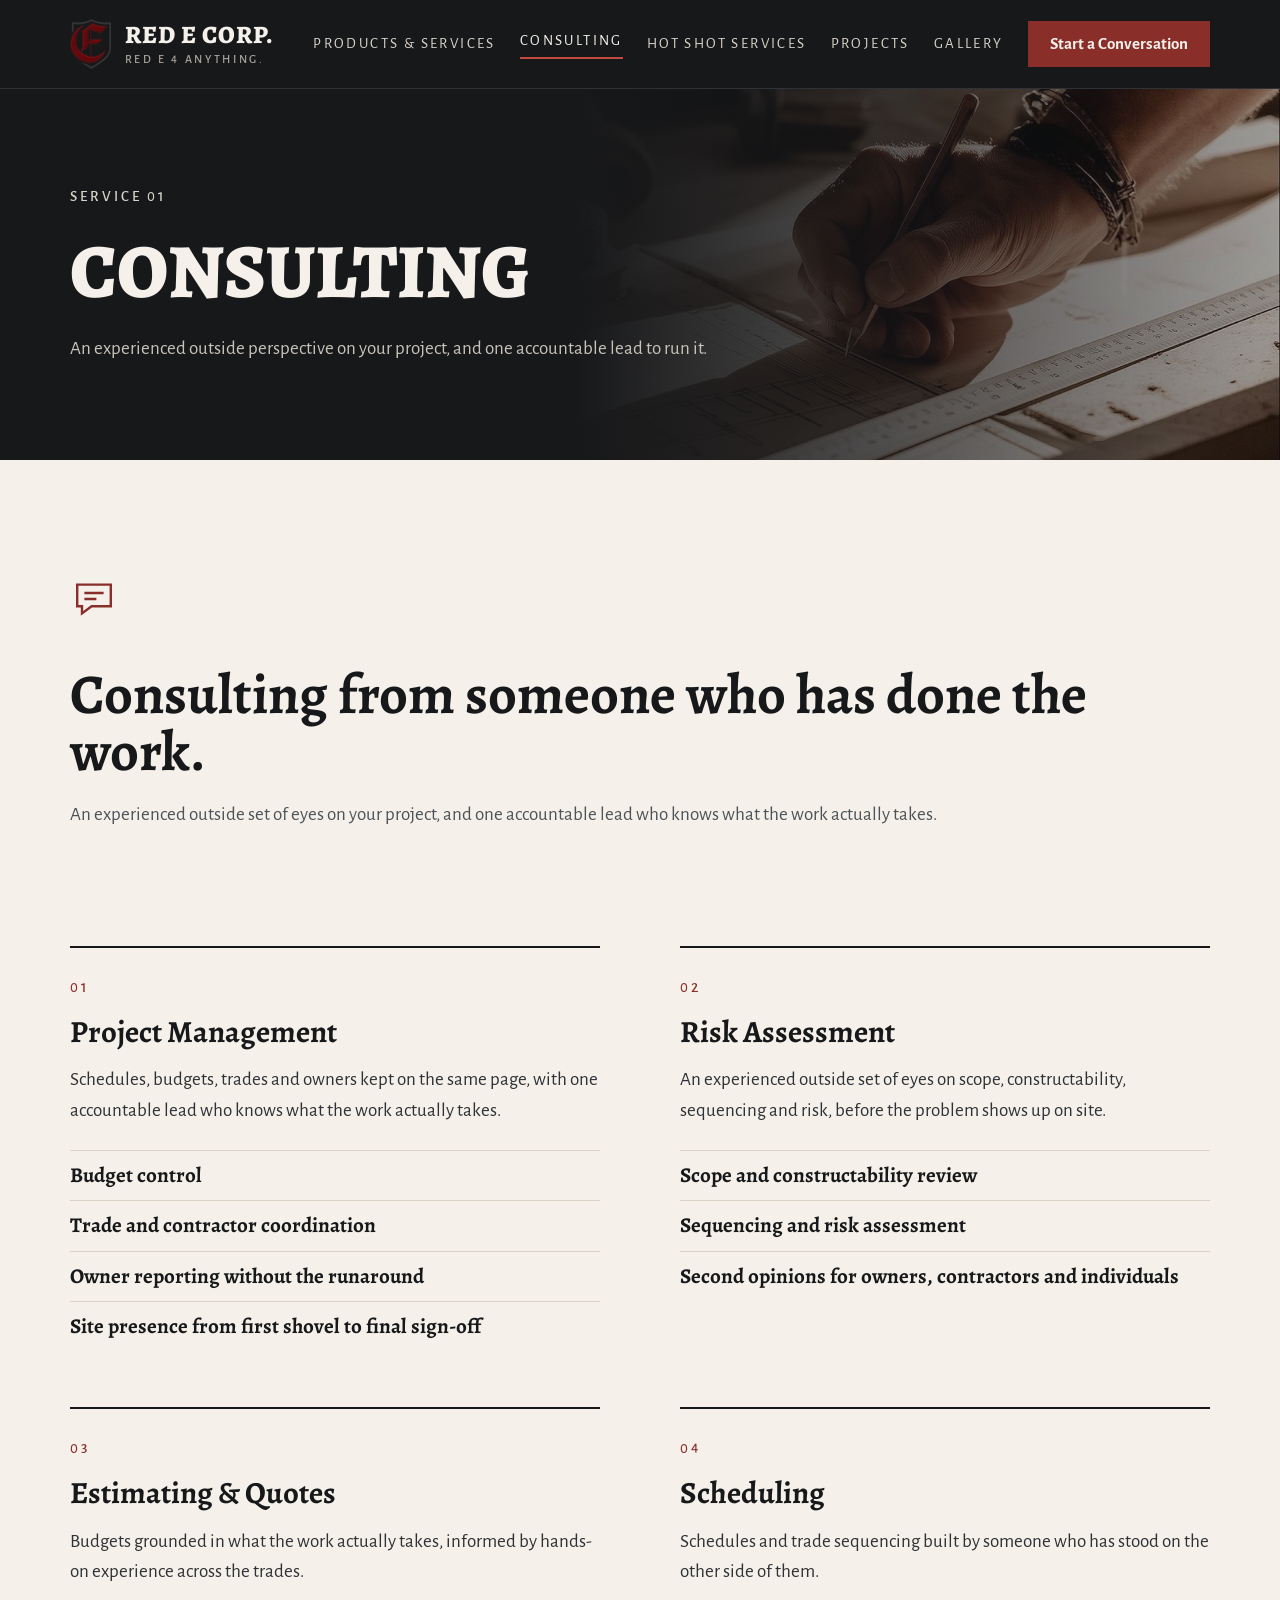
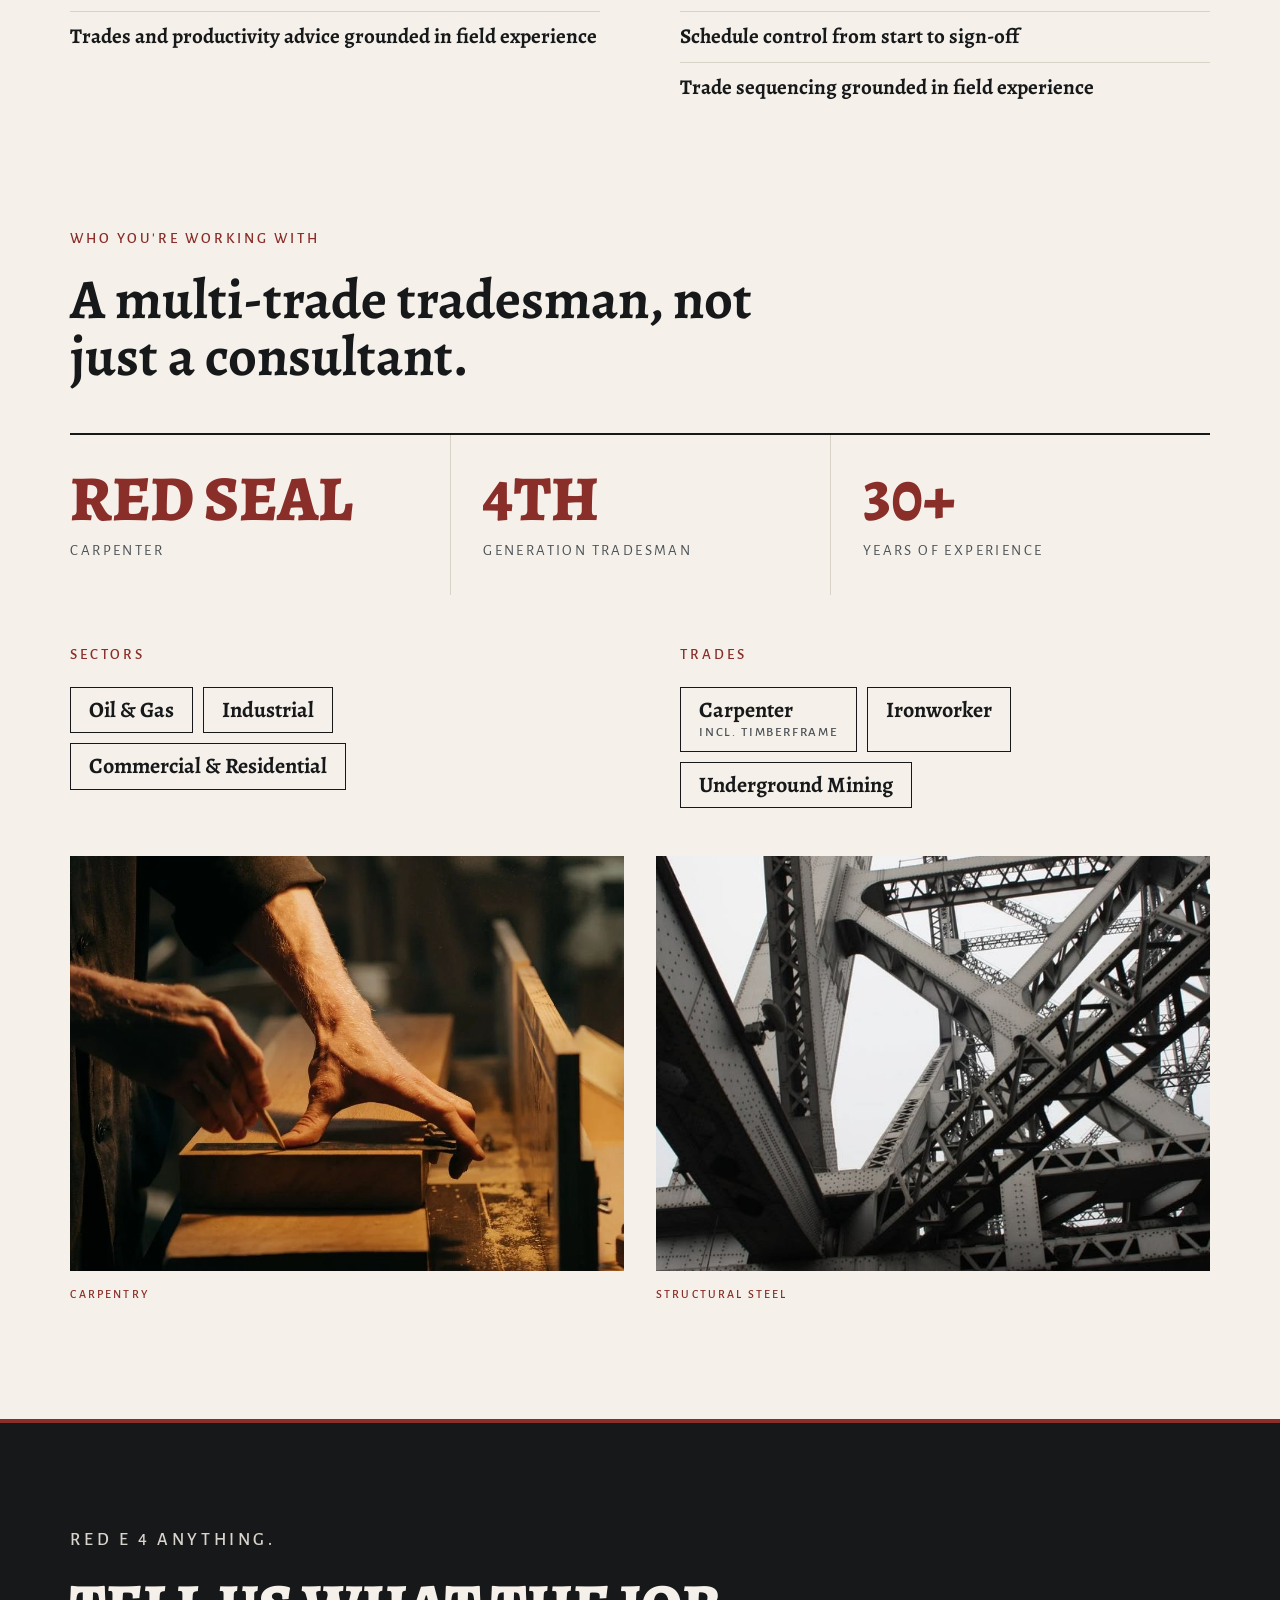
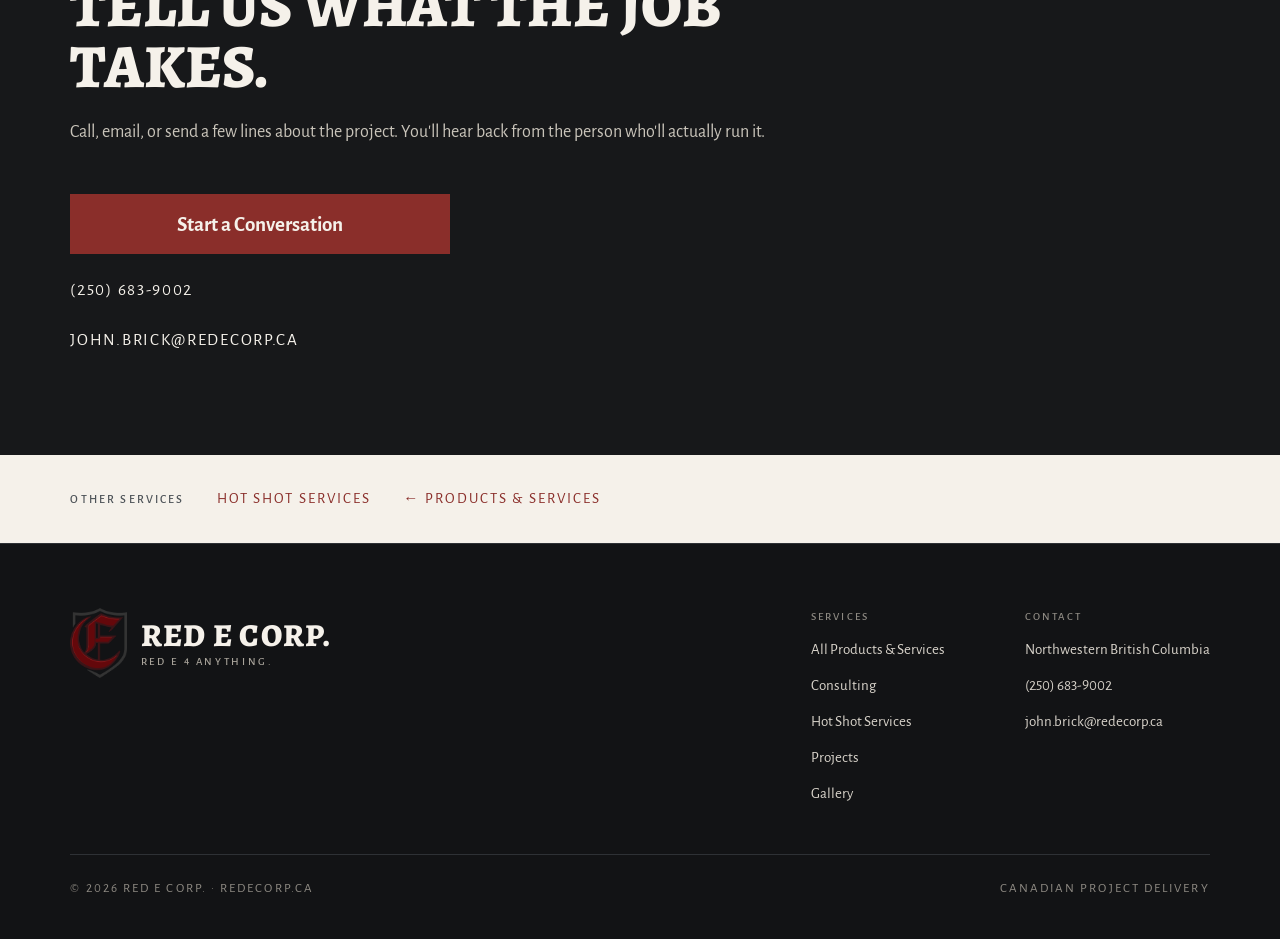
==== commit da2801be: "Add Projects page listing Keeyask, Ridley Island and Bighorn Revelstoke Co-Authored-By: Claude Sonne" ====
--- a/consulting.html
+++ b/consulting.html
@@ -36,7 +36,7 @@
       </span>
     </a>
     <nav class="nav" aria-label="Main">
-      <a href="products-services.html">Products &amp; Services</a><a href="consulting.html" aria-current="page">Consulting</a><a href="hot-shot-services.html">Hot Shot Services</a><a href="gallery.html">Gallery</a>
+      <a href="products-services.html">Products &amp; Services</a><a href="consulting.html" aria-current="page">Consulting</a><a href="hot-shot-services.html">Hot Shot Services</a><a href="projects.html">Projects</a><a href="gallery.html">Gallery</a>
       <a class="btn" href="contact.html">Start a Conversation</a>
     </nav>
   </div>
@@ -156,6 +156,7 @@
           <span class="label">Services</span>
           <a href="products-services.html">All Products &amp; Services</a>
           <a href="consulting.html">Consulting</a><a href="hot-shot-services.html">Hot Shot Services</a>
+          <a href="projects.html">Projects</a>
           <a href="gallery.html">Gallery</a>
         </div>
         <div>
--- a/assets/css/styles.css
+++ b/assets/css/styles.css
@@ -320,6 +320,16 @@
 .lightbox__prev { left: 16px; top: 50%; transform: translateY(-50%); }
 .lightbox__next { right: 16px; top: 50%; transform: translateY(-50%); }
 
+/* projects */
+.projects-section { padding: var(--section) 0; }
+.project-list { display: grid; grid-template-columns: repeat(3, minmax(0, 1fr)); gap: 48px 56px; }
+.project-item { display: flex; flex-direction: column; gap: 14px; padding-top: 28px; border-top: 2px solid var(--charcoal); }
+.project-item .label { color: var(--red); }
+.project-item p { color: var(--text); }
+.project-item__link { margin-top: auto; padding-top: 10px; font-family: var(--mono); font-size: 15px; letter-spacing: 0.14em; text-transform: uppercase; text-decoration: none; }
+.project-item__link:hover { text-decoration: underline; }
+.visually-hidden { position: absolute; width: 1px; height: 1px; margin: -1px; padding: 0; overflow: hidden; clip: rect(0 0 0 0); white-space: nowrap; border: 0; }
+
 /* responsive */
 @media (max-width: 1280px) {
   .nav { gap: 24px; }
@@ -332,7 +342,7 @@
   .page-hero__photo { width: 100%; }
 }
 @media (max-width: 860px) {
-  .credentials__photos, .gallery, .consult-grid, .hero-services, .service-detail .wrap, .equipment .wrap, .contact-page .wrap, .credentials__cols, .facts, .form { grid-template-columns: minmax(0, 1fr); }
+  .credentials__photos, .project-list, .gallery, .consult-grid, .hero-services, .service-detail .wrap, .equipment .wrap, .contact-page .wrap, .credentials__cols, .facts, .form { grid-template-columns: minmax(0, 1fr); }
   .hero-service, .hero-service + .hero-service { padding: 20px 0; border-left: 0; border-bottom: 1px solid rgba(217,212,203,0.25); }
   .hero--home .wrap { gap: 32px; padding-bottom: 32px; }
   .facts li, .facts li + li { padding: 24px 0; border-left: 0; border-bottom: 1px solid var(--bone-line); }
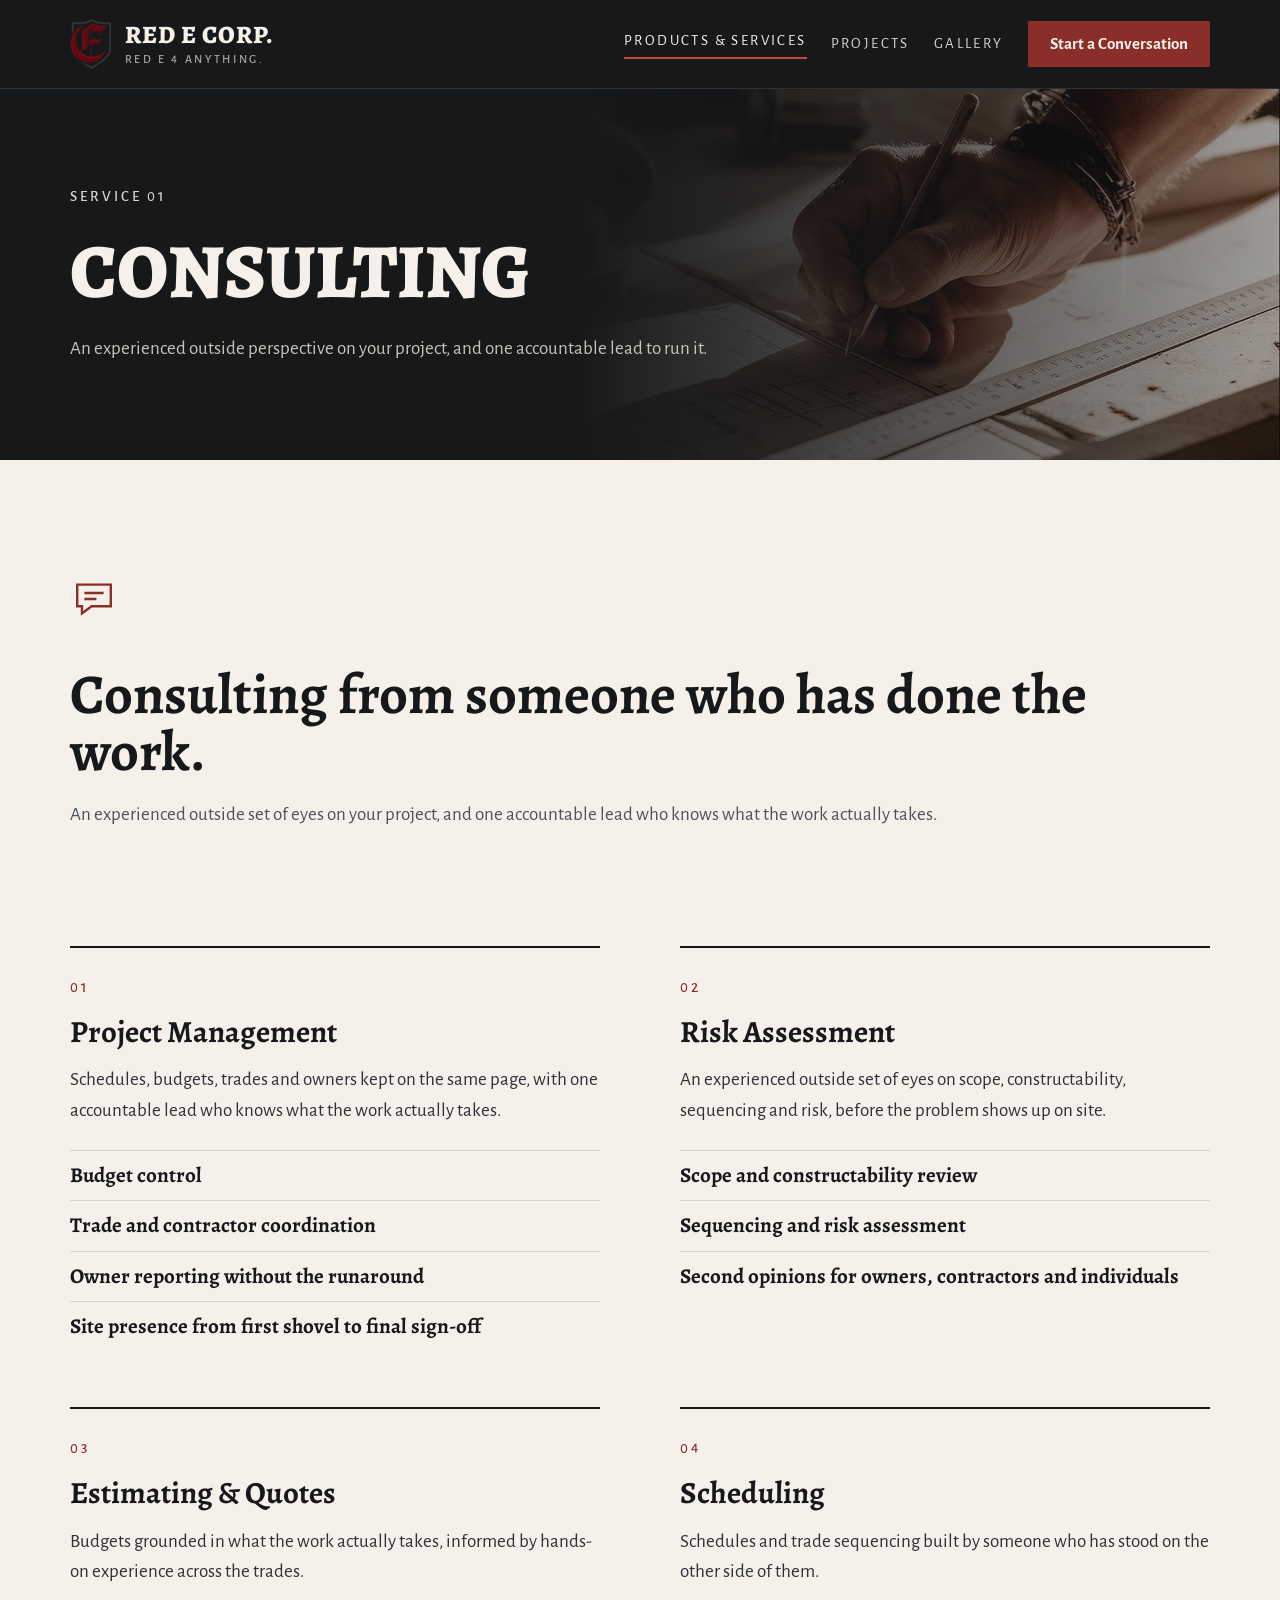
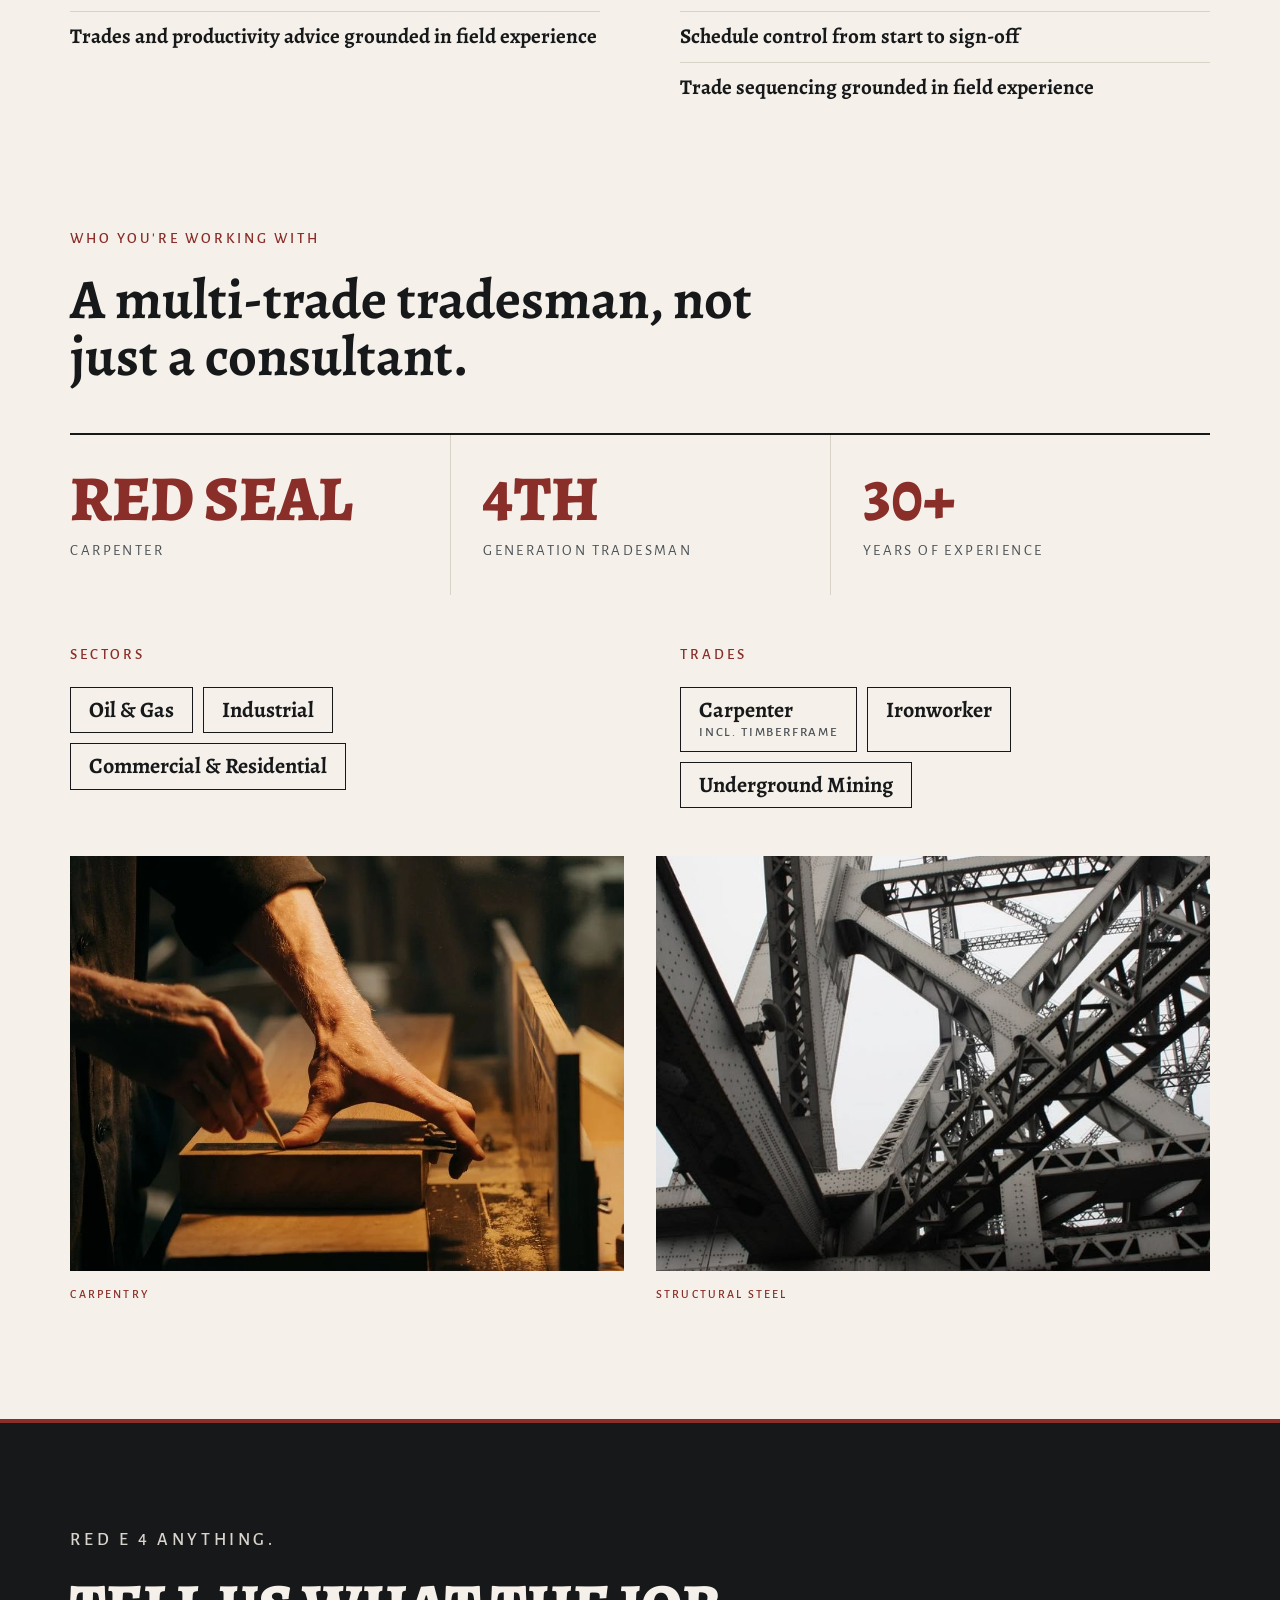
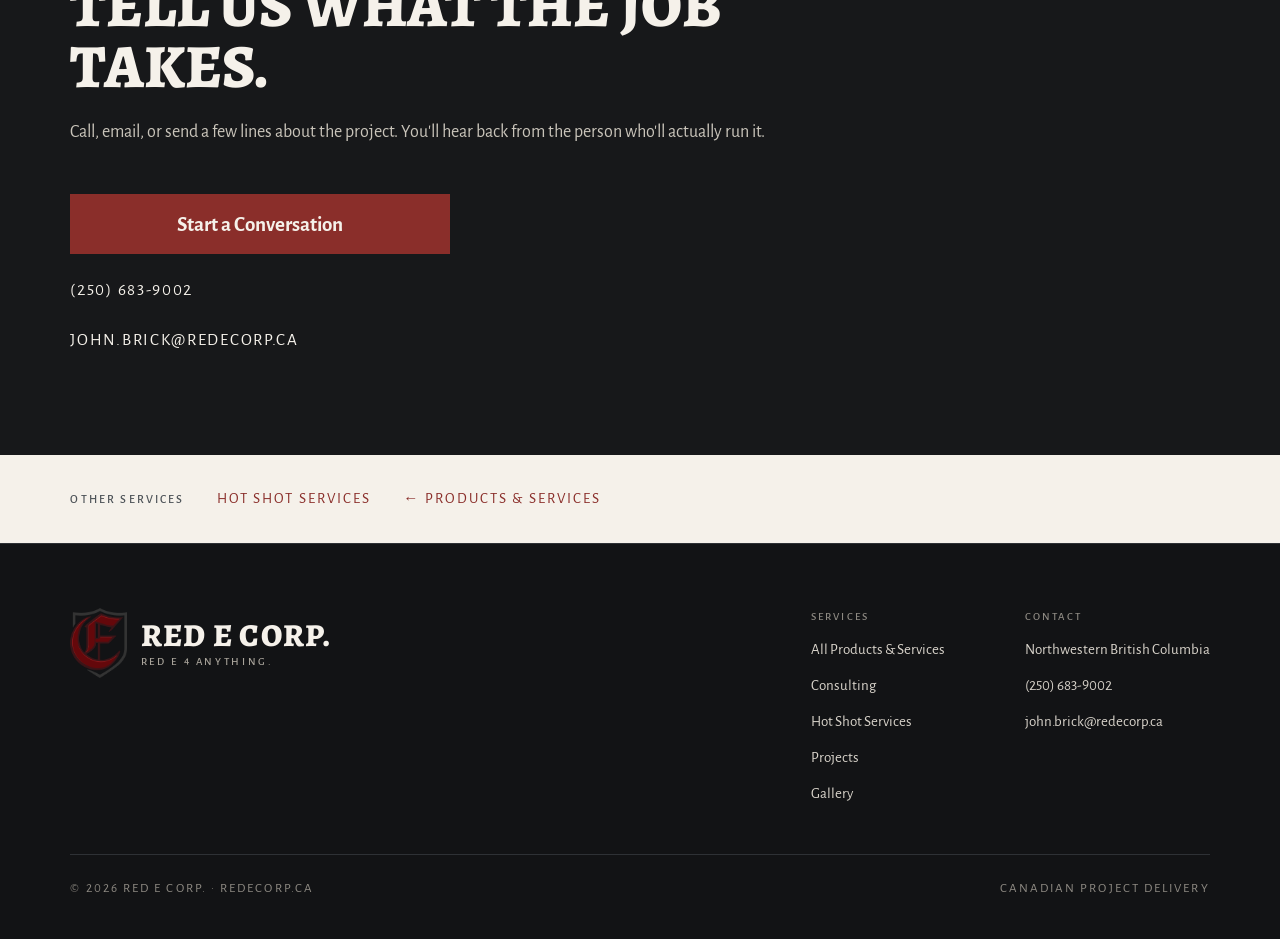
==== commit b49e8e87: "Header nav: only Products & Services, Projects and Gallery Co-Authored-By: Claude Sonnet 5.5 <norepl" ====
--- a/consulting.html
+++ b/consulting.html
@@ -36,7 +36,7 @@
       </span>
     </a>
     <nav class="nav" aria-label="Main">
-      <a href="products-services.html">Products &amp; Services</a><a href="consulting.html" aria-current="page">Consulting</a><a href="hot-shot-services.html">Hot Shot Services</a><a href="projects.html">Projects</a><a href="gallery.html">Gallery</a>
+      <a href="products-services.html" aria-current="true">Products &amp; Services</a><a href="projects.html">Projects</a><a href="gallery.html">Gallery</a>
       <a class="btn" href="contact.html">Start a Conversation</a>
     </nav>
   </div>
--- a/assets/css/styles.css
+++ b/assets/css/styles.css
@@ -179,7 +179,7 @@
 .hero-service:hover .hero-service__go, .hero-service:focus-visible .hero-service__go { color: var(--bone); }
 
 /* service pages */
-.nav a[aria-current="page"] { color: var(--bone); border-bottom: 2px solid var(--red-on-dark); padding-bottom: 4px; }
+.nav a[aria-current] { color: var(--bone); border-bottom: 2px solid var(--red-on-dark); padding-bottom: 4px; }
 .page-hero { background: var(--charcoal); }
 .page-hero .wrap { display: flex; flex-direction: column; gap: 24px; padding-top: 96px; padding-bottom: 96px; }
 .page-hero .label { color: #D9D4CB; }
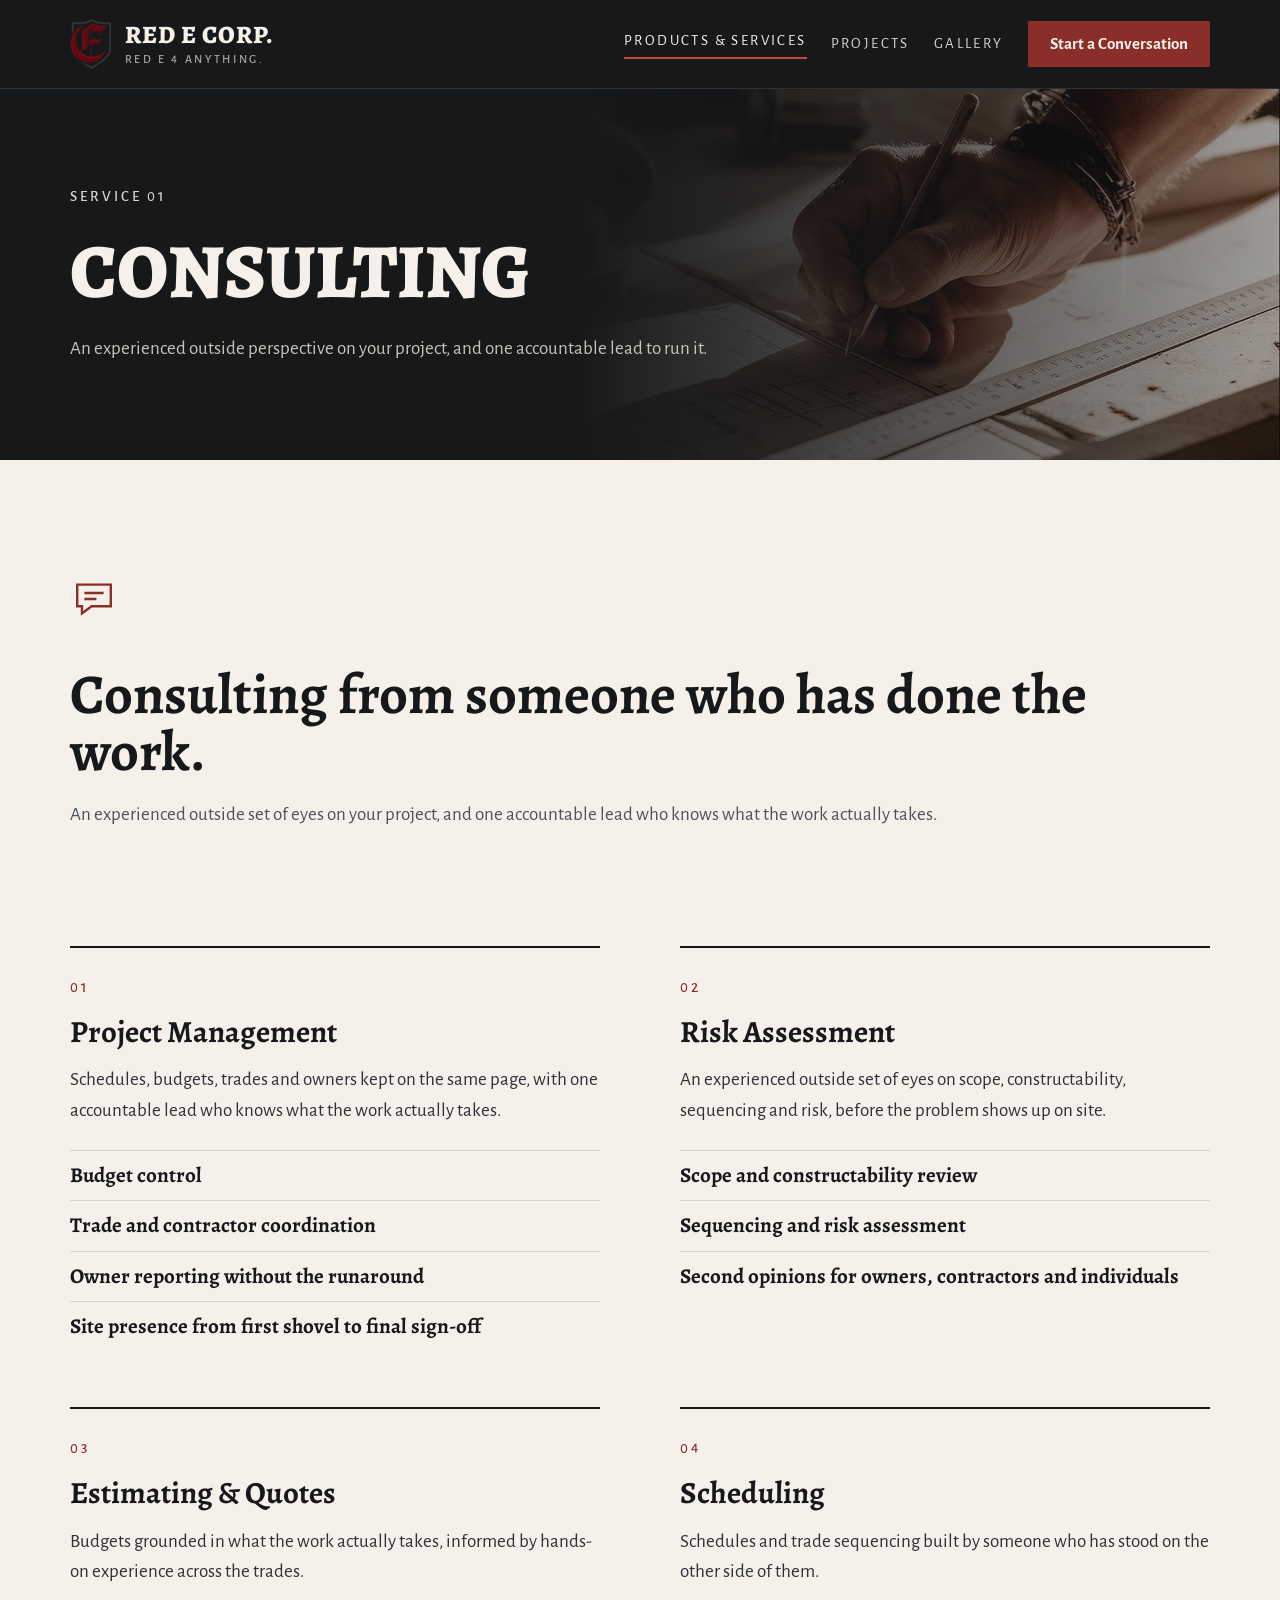
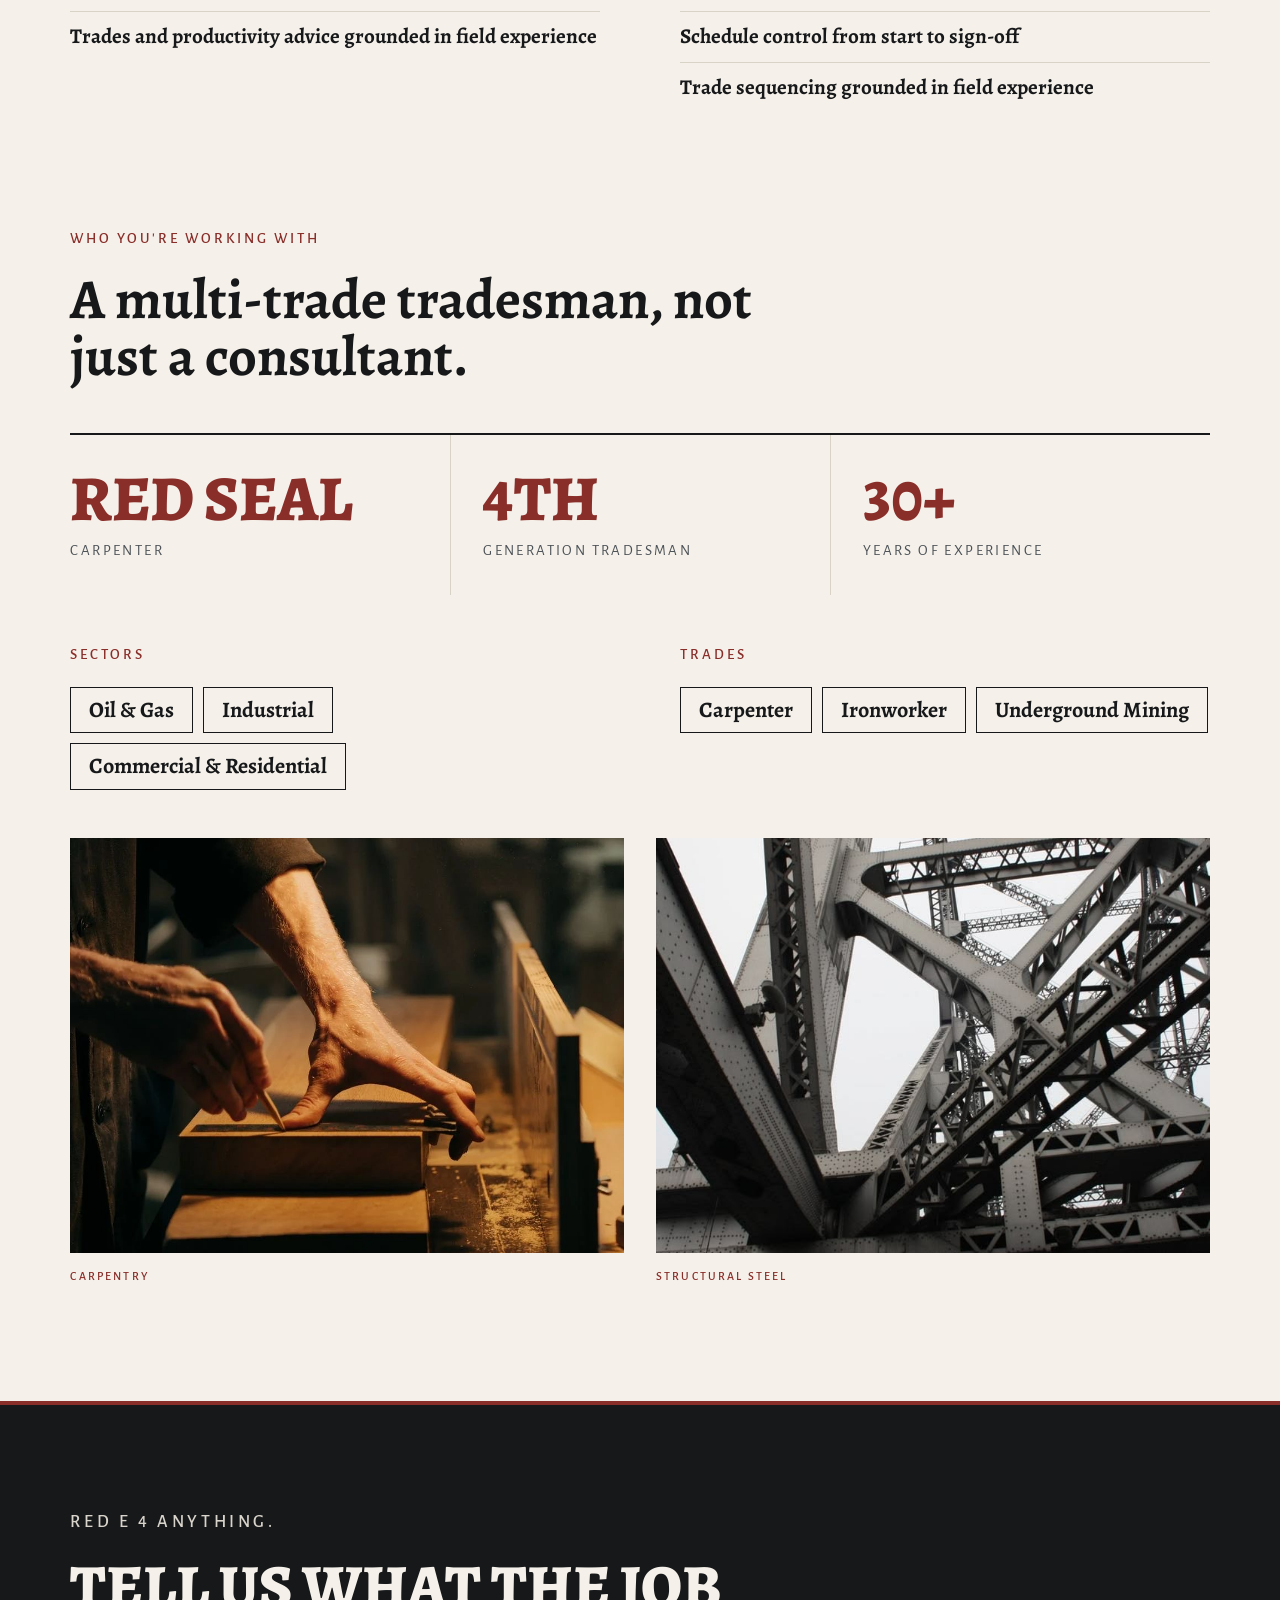
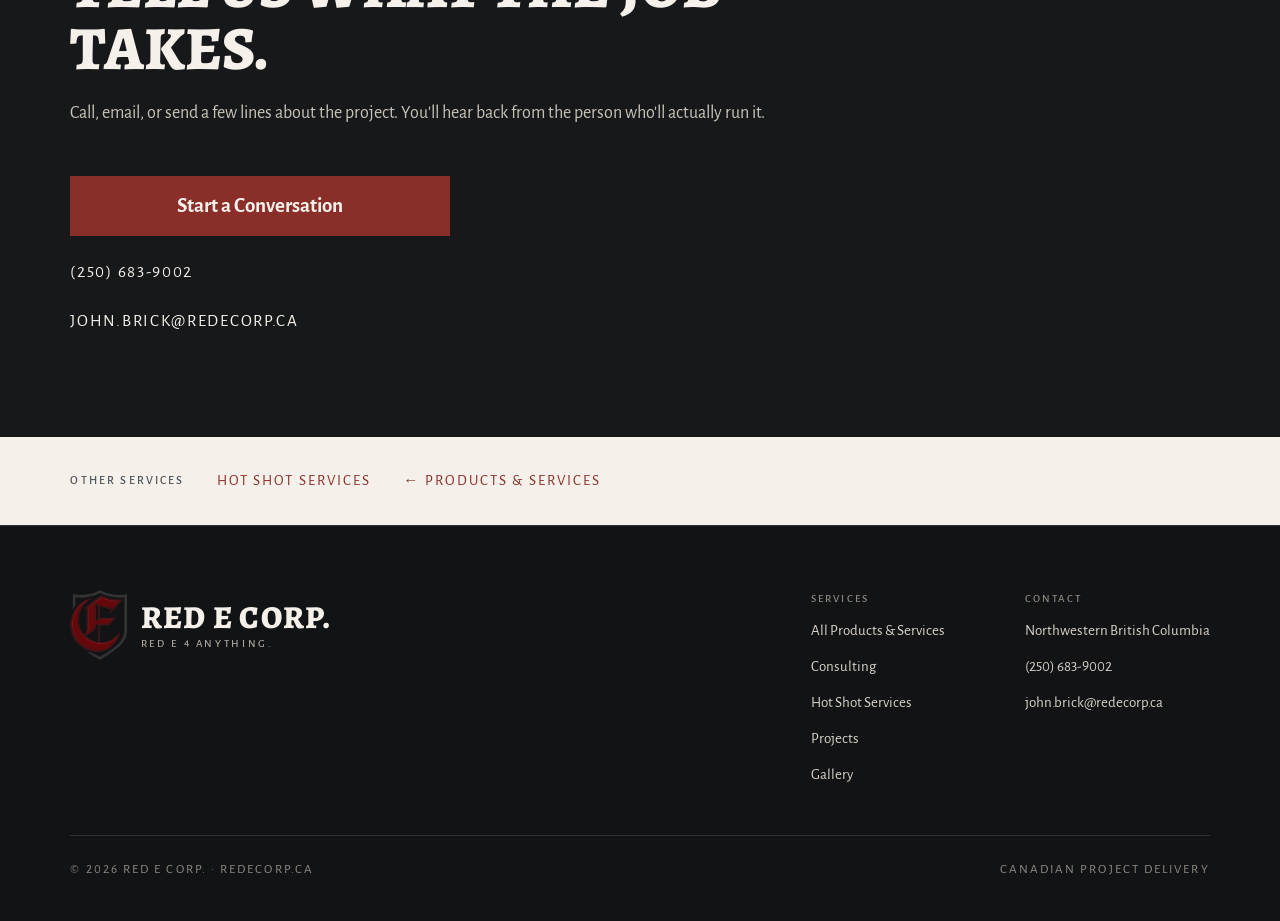
==== commit 952b2f24: "Consulting: remove 'incl. Timberframe' note from Carpenter trade Co-Authored-By: Claude Sonnet 5.5 <" ====
--- a/consulting.html
+++ b/consulting.html
@@ -111,7 +111,7 @@
         </div>
         <div>
           <span class="label">Trades</span>
-          <ul class="taglist"><li>Carpenter<small>incl. Timberframe</small></li><li>Ironworker</li><li>Underground Mining</li></ul>
+          <ul class="taglist"><li>Carpenter</li><li>Ironworker</li><li>Underground Mining</li></ul>
         </div>
       </div>
       <div class="credentials__photos">
--- a/assets/css/styles.css
+++ b/assets/css/styles.css
@@ -245,7 +245,6 @@
 .credentials__photos figure { margin: 0; display: flex; flex-direction: column; gap: 14px; }
 .credentials__photos img { width: 100%; height: auto; aspect-ratio: 4 / 3; object-fit: cover; background: var(--photo); }
 .credentials__photos figcaption { font-size: 12px; letter-spacing: 0.18em; color: var(--steel); }
-.taglist small { display: block; margin-top: 4px; font-family: var(--mono); font-weight: 500; font-size: 13px; letter-spacing: 0.14em; text-transform: uppercase; color: var(--steel); }
 
 /* hot shot hero: vehicle drives in once and rests on the cream section below */
 .page-hero--graphic { overflow: hidden; }
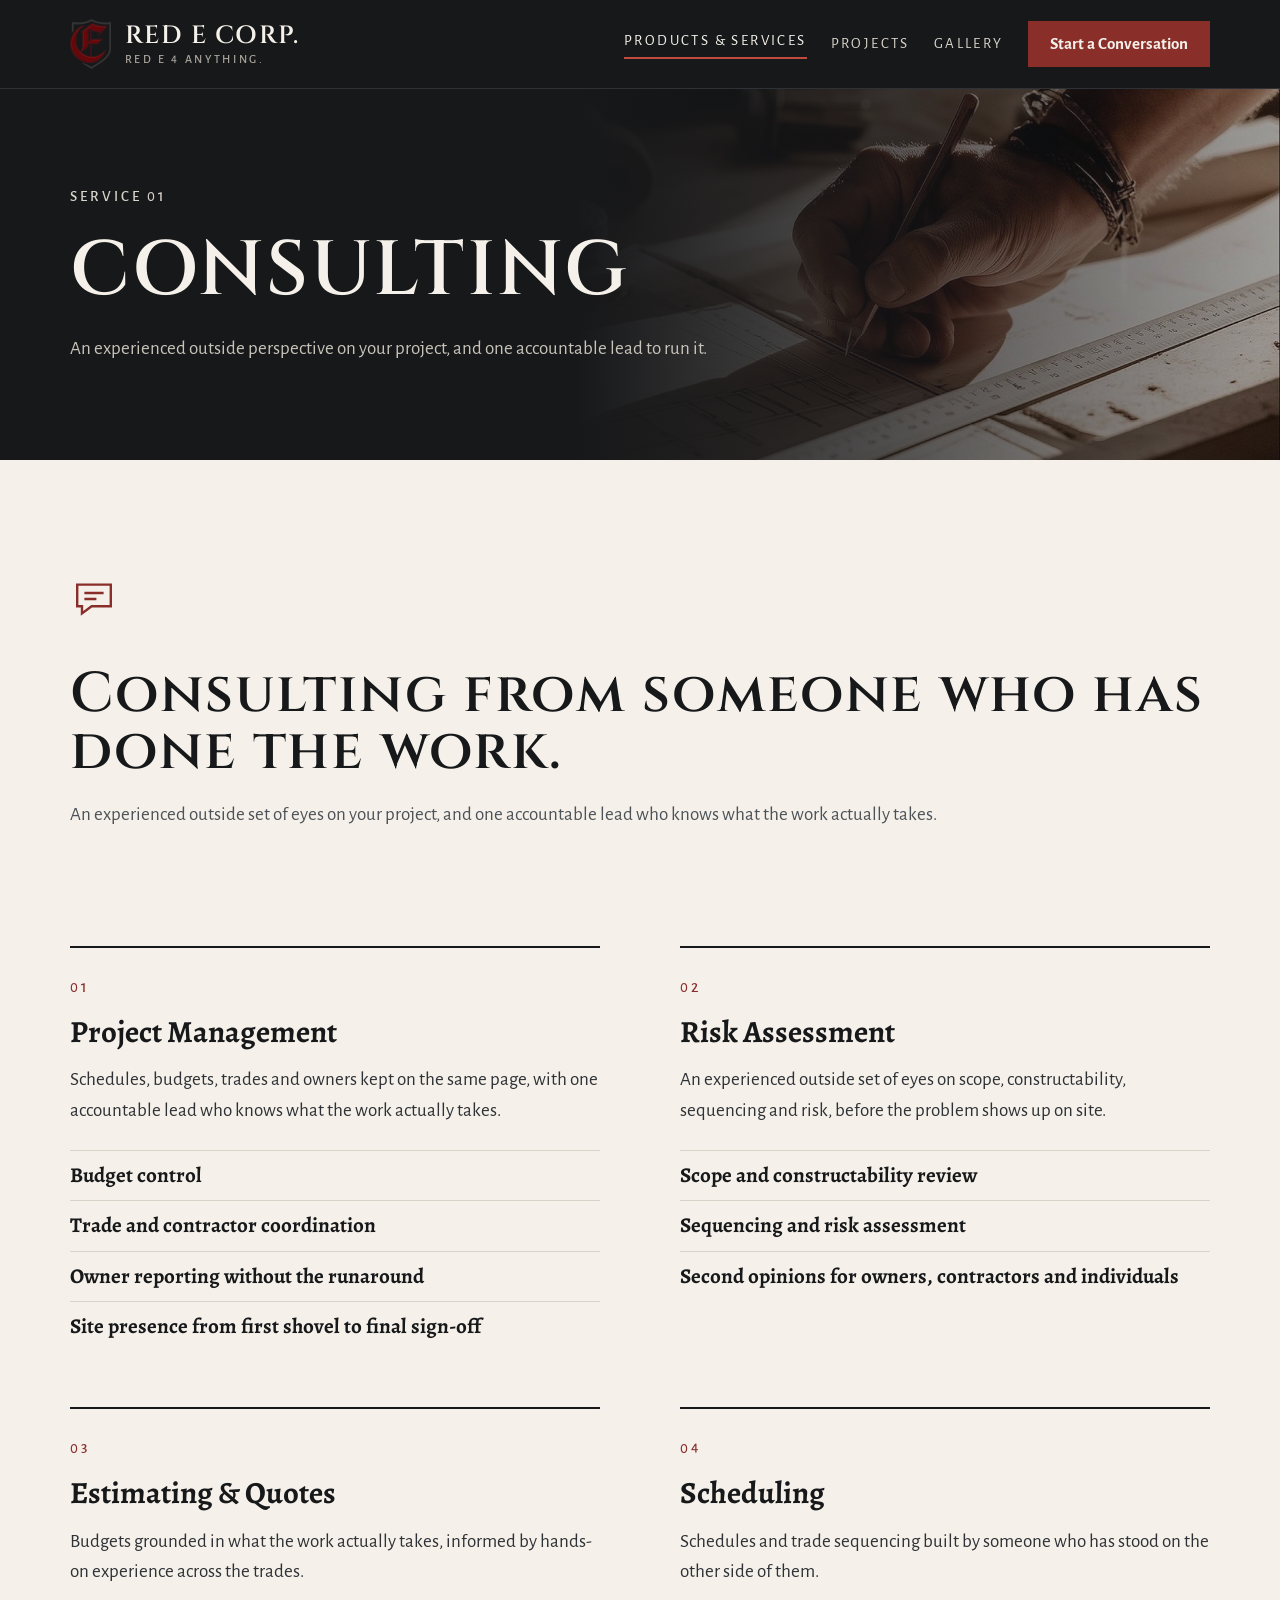
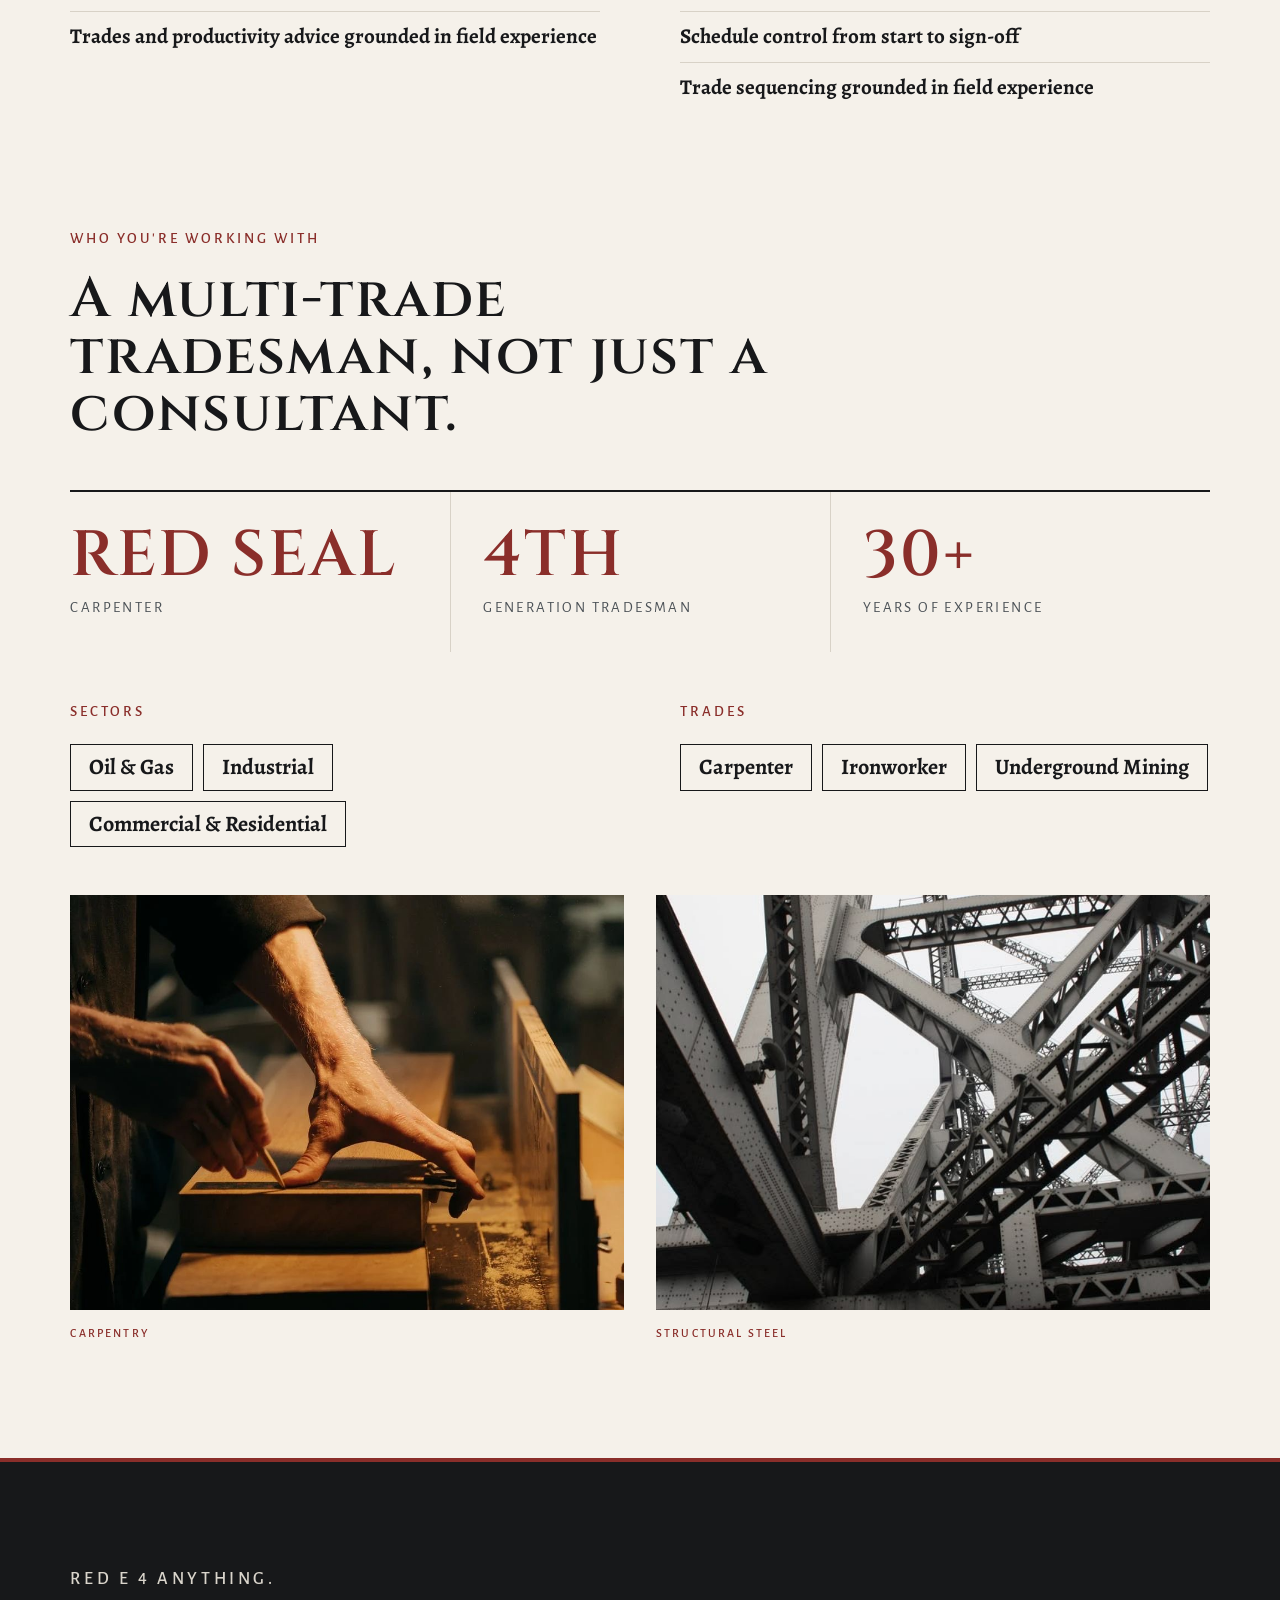
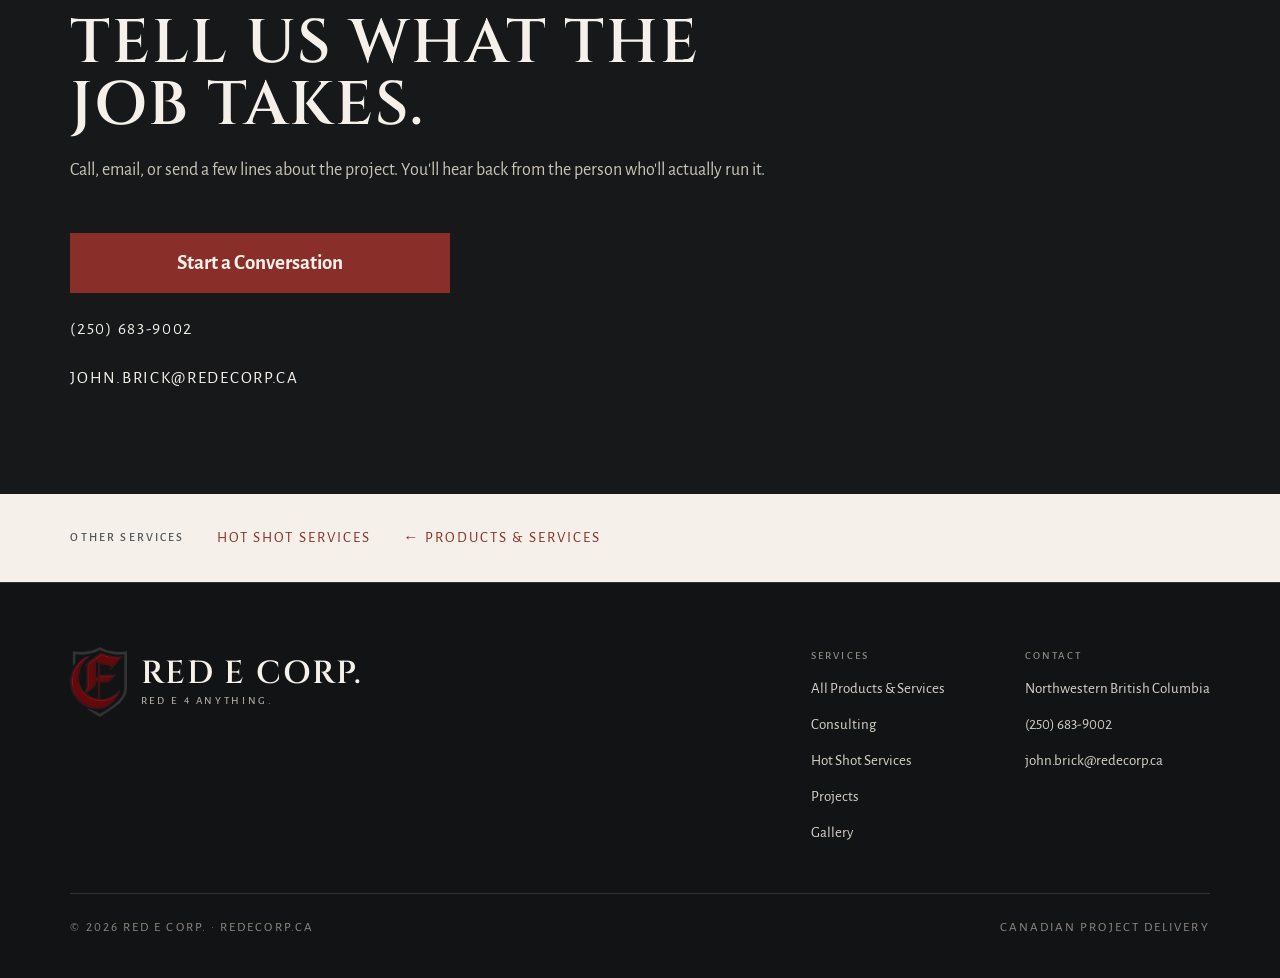
==== commit 15de6b9c: "Typography: Cinzel SemiBold for wordmark and major display headings Co-Authored-By: Claude Sonnet 5." ====
--- a/consulting.html
+++ b/consulting.html
@@ -16,7 +16,8 @@
 <link rel="icon" type="image/png" sizes="32x32" href="assets/img/favicon-32.png">
 <link rel="icon" type="image/png" sizes="512x512" href="assets/img/favicon-512.png">
 <link rel="apple-touch-icon" href="assets/img/apple-touch-icon.png">
-<link rel="preload" href="assets/fonts/alegreya-latin-800-normal.woff2" as="font" type="font/woff2" crossorigin>
+<link rel="preload" href="assets/fonts/cinzel-latin-600-normal.woff2" as="font" type="font/woff2" crossorigin>
+<link rel="preload" href="assets/fonts/alegreya-latin-700-normal.woff2" as="font" type="font/woff2" crossorigin>
 <link rel="preload" href="assets/fonts/alegreya-sans-latin-400-normal.woff2" as="font" type="font/woff2" crossorigin>
 <link rel="stylesheet" href="assets/css/styles.css">
 <script type="application/ld+json">
--- a/assets/css/styles.css
+++ b/assets/css/styles.css
@@ -1,5 +1,6 @@
 /* Red E Corp. — site styles (Brand System v1.0) */
-/* Fonts: Alegreya (display) and Alegreya Sans (text), SIL Open Font License 1.1, self-hosted from assets/fonts */
+/* Fonts: Cinzel (wordmark and major headings), Alegreya (sub-headings) and Alegreya Sans (text), SIL Open Font License 1.1, self-hosted from assets/fonts */
+@font-face { font-family: "Cinzel"; font-style: normal; font-weight: 600; font-display: swap; src: url("../fonts/cinzel-latin-600-normal.woff2") format("woff2"); }
 @font-face { font-family: "Alegreya"; font-style: normal; font-weight: 700; font-display: swap; src: url("../fonts/alegreya-latin-700-normal.woff2") format("woff2"); }
 @font-face { font-family: "Alegreya"; font-style: normal; font-weight: 800; font-display: swap; src: url("../fonts/alegreya-latin-800-normal.woff2") format("woff2"); }
 @font-face { font-family: "Alegreya Sans"; font-style: normal; font-weight: 400; font-display: swap; src: url("../fonts/alegreya-sans-latin-400-normal.woff2") format("woff2"); }
@@ -19,6 +20,7 @@
   --text-on-dark: #C9C4BA;
   --muted-on-dark: #A9A49B;
   --walnut: #8A6B48;
+  --wordmark: Cinzel, "Trajan Pro", "Times New Roman", serif;
   --display: Alegreya, "Iowan Old Style", Georgia, serif;
   --body: "Alegreya Sans", Calibri, "Helvetica Neue", Arial, sans-serif;
   --mono: "Alegreya Sans", Calibri, "Helvetica Neue", Arial, sans-serif;
@@ -42,7 +44,7 @@
 
 /* type */
 .label { font-family: var(--mono); font-weight: 500; font-size: 15px; letter-spacing: 0.2em; text-transform: uppercase; }
-.h2 { font-family: var(--display); font-weight: 700; font-size: clamp(38px, 4.4vw, 56px); line-height: 1.02; }
+.h2 { font-family: var(--wordmark); font-weight: 600; font-size: clamp(38px, 4.4vw, 56px); line-height: 1.02; letter-spacing: 0.03em; }
 .h3 { font-family: var(--display); font-weight: 700; font-size: clamp(26px, 2.4vw, 32px); line-height: 1.1; }
 .lead { font-size: 19px; line-height: 1.6; color: var(--steel); }
 .on-dark { color: var(--bone); }
@@ -59,7 +61,7 @@
 .brand { display: flex; align-items: center; gap: 14px; text-decoration: none; }
 .brand img { height: 50px; width: auto; }
 .brand__text { display: flex; flex-direction: column; gap: 5px; }
-.brand__name { font-family: var(--display); font-weight: 800; font-size: 25px; letter-spacing: 0.04em; line-height: 1; color: var(--bone); }
+.brand__name { font-family: var(--wordmark); font-weight: 600; font-size: 25px; line-height: 1; color: var(--bone); letter-spacing: 0.06em; }
 .brand__tag { font-family: var(--mono); font-weight: 500; font-size: 12px; letter-spacing: 0.22em; line-height: 1; color: var(--muted-on-dark); }
 .nav { display: flex; align-items: center; gap: 36px; }
 .nav a:not(.btn) { font-family: var(--mono); font-size: 15px; letter-spacing: 0.16em; text-transform: uppercase; color: #D9D4CB; text-decoration: none; }
@@ -73,7 +75,7 @@
 .hero .wrap { position: relative; z-index: 1; min-height: min(780px, 88vh); display: flex; flex-direction: column; justify-content: center; gap: 30px; padding-top: 80px; padding-bottom: 80px; }
 .hero__eyebrow { display: flex; align-items: center; gap: 16px; color: #D9D4CB; }
 .hero__eyebrow::before { content: ""; width: 40px; height: 2px; background: var(--red-on-dark); flex-shrink: 0; }
-.hero h1 { max-width: 780px; font-family: var(--display); font-weight: 800; font-size: clamp(50px, 6.4vw, 88px); line-height: 0.98; text-transform: uppercase; color: var(--bone); }
+.hero h1 { max-width: 780px; font-family: var(--wordmark); font-weight: 600; font-size: clamp(50px, 6.4vw, 88px); line-height: 0.98; text-transform: uppercase; color: var(--bone); letter-spacing: 0.03em; }
 .hero p { max-width: 600px; font-size: clamp(17px, 1.4vw, 19px); color: var(--text-on-dark); }
 .hero__actions { display: flex; align-items: center; flex-wrap: wrap; gap: 28px; margin-top: 6px; }
 .hero__actions .textlink { color: var(--bone); border-color: var(--red-on-dark); }
@@ -147,7 +149,7 @@
 .contact .wrap { display: flex; justify-content: space-between; align-items: center; gap: 48px 80px; flex-wrap: wrap; }
 .contact__text { display: flex; flex-direction: column; gap: 20px; max-width: 720px; }
 .contact__text .label { color: #D9D4CB; }
-.contact h2 { font-family: var(--display); font-weight: 800; font-size: clamp(42px, 4.8vw, 64px); line-height: 1; text-transform: uppercase; color: var(--bone); }
+.contact h2 { font-family: var(--wordmark); font-weight: 600; font-size: clamp(42px, 4.8vw, 64px); line-height: 1; text-transform: uppercase; color: var(--bone); letter-spacing: 0.03em; }
 .contact__text p { font-size: 18px; color: var(--text-on-dark); }
 .contact__actions { display: flex; flex-direction: column; gap: 22px; min-width: min(380px, 100%); }
 .contact__actions a:not(.btn) { font-family: var(--mono); font-size: 17px; letter-spacing: 0.1em; color: var(--bone); text-decoration: none; }
@@ -174,7 +176,7 @@
 .hero-service { display: flex; flex-direction: column; gap: 10px; padding: 28px 32px 8px 0; text-decoration: none; color: var(--bone); }
 .hero-service + .hero-service { padding-left: 32px; border-left: 1px solid rgba(217,212,203,0.25); }
 .hero-service .label { font-size: 12px; letter-spacing: 0.18em; color: #D9D4CB; }
-.hero-service__name { font-family: var(--display); font-weight: 700; font-size: clamp(26px, 2.6vw, 36px); line-height: 1.1; }
+.hero-service__name { font-family: var(--wordmark); font-weight: 600; font-size: clamp(26px, 2.6vw, 36px); line-height: 1.1; letter-spacing: 0.04em; }
 .hero-service__go { font-family: var(--mono); font-size: 15px; letter-spacing: 0.14em; text-transform: uppercase; color: var(--red-on-dark); }
 .hero-service:hover .hero-service__go, .hero-service:focus-visible .hero-service__go { color: var(--bone); }
 
@@ -183,7 +185,7 @@
 .page-hero { background: var(--charcoal); }
 .page-hero .wrap { display: flex; flex-direction: column; gap: 24px; padding-top: 96px; padding-bottom: 96px; }
 .page-hero .label { color: #D9D4CB; }
-.page-hero h1 { font-family: var(--display); font-weight: 800; font-size: clamp(46px, 6vw, 80px); line-height: 1; text-transform: uppercase; color: var(--bone); }
+.page-hero h1 { font-family: var(--wordmark); font-weight: 600; font-size: clamp(46px, 6vw, 80px); line-height: 1; text-transform: uppercase; color: var(--bone); letter-spacing: 0.03em; }
 .page-hero p:not(.label) { max-width: 640px; font-size: 19px; color: var(--text-on-dark); }
 .service-detail { padding: var(--section) 0; }
 .service-detail .wrap { display: grid; grid-template-columns: minmax(0, 1.2fr) minmax(0, 1fr); gap: 32px 80px; align-items: start; }
@@ -192,10 +194,12 @@
 .service-detail__icon svg { width: 48px; height: 48px; }
 .checklist { list-style: none; margin: 0; padding: 0; border-top: 2px solid var(--charcoal); }
 .checklist li { padding: 20px 0; border-bottom: 1px solid var(--bone-line); font-family: var(--display); font-weight: 700; font-size: 24px; line-height: 1.2; }
-.equipment { padding: 0 0 var(--section); }
+.equipment { padding: var(--section) 0; }
 .equipment .wrap { display: grid; grid-template-columns: minmax(0, 1.2fr) minmax(0, 1fr); gap: 32px 80px; align-items: start; }
 .equipment .wrap > div { display: flex; flex-direction: column; gap: 20px; }
 .equipment .label { color: var(--red); }
+.equipment__photo { grid-column: 1 / -1; margin: 16px 0 0; }
+.equipment__photo img { display: block; width: 100%; height: auto; aspect-ratio: 2200 / 1228; object-fit: cover; background: var(--photo); }
 .specs { margin: 0; border-top: 2px solid var(--charcoal); }
 .specs > div { display: flex; flex-direction: column; gap: 6px; padding: 20px 0; border-bottom: 1px solid var(--bone-line); }
 .specs dt { font-family: var(--mono); font-weight: 500; font-size: 14px; letter-spacing: 0.18em; text-transform: uppercase; color: var(--steel); }
@@ -212,7 +216,7 @@
 .facts { list-style: none; margin: 0; padding: 0; display: grid; grid-template-columns: repeat(3, minmax(0, 1fr)); border-top: 2px solid var(--charcoal); }
 .facts li { display: flex; flex-direction: column; gap: 8px; padding: 32px 32px 32px 0; }
 .facts li + li { padding-left: 32px; border-left: 1px solid var(--bone-line); }
-.facts strong { font-family: var(--display); font-weight: 800; font-size: clamp(44px, 5vw, 68px); line-height: 1; text-transform: uppercase; color: var(--red); }
+.facts strong { font-family: var(--wordmark); font-weight: 600; font-size: clamp(44px, 5vw, 68px); line-height: 1; text-transform: uppercase; color: var(--red); letter-spacing: 0.03em; }
 .facts span { font-family: var(--mono); font-size: 15px; letter-spacing: 0.16em; text-transform: uppercase; color: var(--steel); }
 .credentials__cols { display: grid; grid-template-columns: repeat(2, minmax(0, 1fr)); gap: 40px 80px; }
 .credentials__cols > div { display: flex; flex-direction: column; gap: 20px; }
@@ -249,22 +253,37 @@
 /* hot shot hero: vehicle drives in once and rests on the cream section below */
 .page-hero--graphic { overflow: hidden; }
 .page-hero--graphic .wrap { padding-bottom: 0; gap: 24px; }
+.page-hero--graphic .page-hero__blurb { margin-top: -8px; font-size: 21px; }
 .page-hero__rig { width: min(100%, 1180px); margin: 16px 0 0 auto; }
-.page-hero__vehicle { position: relative; animation: drive-in 1.6s cubic-bezier(0.22, 0.8, 0.24, 1) both; }
+.page-hero__vehicle, .page-hero__ride { position: relative; }
 .page-hero__graphic { display: block; width: 100%; max-width: none; height: auto; filter: invert(0.94); }
 .page-hero__wheel { position: absolute; height: auto; max-width: none; filter: invert(0.94); }
-.page-hero__wheel--truck { animation: wheel-truck 1.6s cubic-bezier(0.22, 0.8, 0.24, 1) both; }
-.page-hero__wheel--trailer { animation: wheel-trailer 1.6s cubic-bezier(0.22, 0.8, 0.24, 1) both; }
+.page-hero__wheel { will-change: transform; }
 .page-hero__cargo { position: absolute; inset: 0; width: 100%; height: 100%; overflow: visible; }
 .page-hero__cargo .box { fill: #F0F0F0; }
 .page-hero__cargo .cut { fill: none; stroke: var(--charcoal); stroke-width: 4; }
 .page-hero__cargo .strap { fill: none; stroke: #F0F0F0; stroke-width: 7; stroke-linejoin: round; }
 .page-hero__cargo .buckle { fill: var(--charcoal); stroke: #F0F0F0; stroke-width: 4; }
-/* the vehicle travels 1.1 rig-widths; each wheel turns distance / radius so it rolls without slipping */
+/* Animation is switched on by script (.is-animated) so the no-JS and reduced-motion views stay static.
+   The vehicle rolls in once, then keeps "driving in place": wheels spin steadily (the trailer's smaller
+   wheels a third faster so both match ground speed) and the whole rig hits an occasional small bump. */
+.is-animated .page-hero__vehicle { animation: drive-in 1.8s cubic-bezier(0.22, 0.8, 0.24, 1) both; }
+.is-animated .page-hero__ride { animation: road-bumps 7s ease-in-out 2.4s infinite; }
+.is-animated .page-hero__wheel--truck { animation: wheel-spin 0.85s linear infinite; }
+.is-animated .page-hero__wheel--trailer { animation: wheel-spin 0.64s linear infinite; }
+.is-animated.is-paused .page-hero__vehicle, .is-animated.is-paused .page-hero__ride, .is-animated.is-paused .page-hero__wheel { animation-play-state: paused; }
 @keyframes drive-in { from { transform: translateX(-110%); } to { transform: translateX(0); } }
-@keyframes wheel-truck { from { transform: rotate(-1578deg); } to { transform: rotate(0deg); } }
-@keyframes wheel-trailer { from { transform: rotate(-2104deg); } to { transform: rotate(0deg); } }
-@media (prefers-reduced-motion: reduce) { .page-hero__vehicle, .page-hero__wheel { animation: none; } }
+@keyframes wheel-spin { to { transform: rotate(360deg); } }
+@keyframes road-bumps {
+  0%, 18% { transform: translateY(0); }
+  20% { transform: translateY(-0.45%); }
+  23% { transform: translateY(0); }
+  25% { transform: translateY(-0.25%); }
+  28%, 66% { transform: translateY(0); }
+  68% { transform: translateY(-0.35%); }
+  72%, 100% { transform: translateY(0); }
+}
+@media (prefers-reduced-motion: reduce) { .is-animated .page-hero__vehicle, .is-animated .page-hero__ride, .is-animated .page-hero__wheel { animation: none; } }
 
 /* landing page */
 .landing-body { background: var(--charcoal); }
@@ -272,7 +291,7 @@
 .landing__inner { display: flex; flex-direction: column; align-items: center; gap: clamp(36px, 7vh, 64px); width: 100%; }
 .landing__logo { display: flex; flex-direction: column; align-items: center; gap: 0; margin: 0; font-weight: 400; }
 .landing__logo img { width: auto; height: clamp(170px, 34vh, 320px); margin-bottom: clamp(0px, 1vh, 8px); filter: drop-shadow(0 0 1.5px rgba(245,241,234,0.95)) drop-shadow(0 0 14px rgba(245,241,234,0.22)); }
-.landing__name { font-family: var(--display); font-weight: 800; font-size: clamp(48px, 9vw, 112px); line-height: 0.95; letter-spacing: 0.04em; text-transform: uppercase; }
+.landing__name { font-family: var(--wordmark); font-weight: 600; font-size: clamp(48px, 9vw, 112px); line-height: 0.95; text-transform: uppercase; letter-spacing: 0.06em; }
 .landing__tag { margin-top: 14px; font-family: var(--mono); font-weight: 500; font-size: clamp(12px, 1.4vw, 16px); letter-spacing: 0.28em; text-transform: uppercase; color: #D9D4CB; }
 .landing__links { display: flex; justify-content: center; flex-wrap: wrap; gap: 16px 20px; width: 100%; }
 .landing__links .btn { min-width: 260px; }
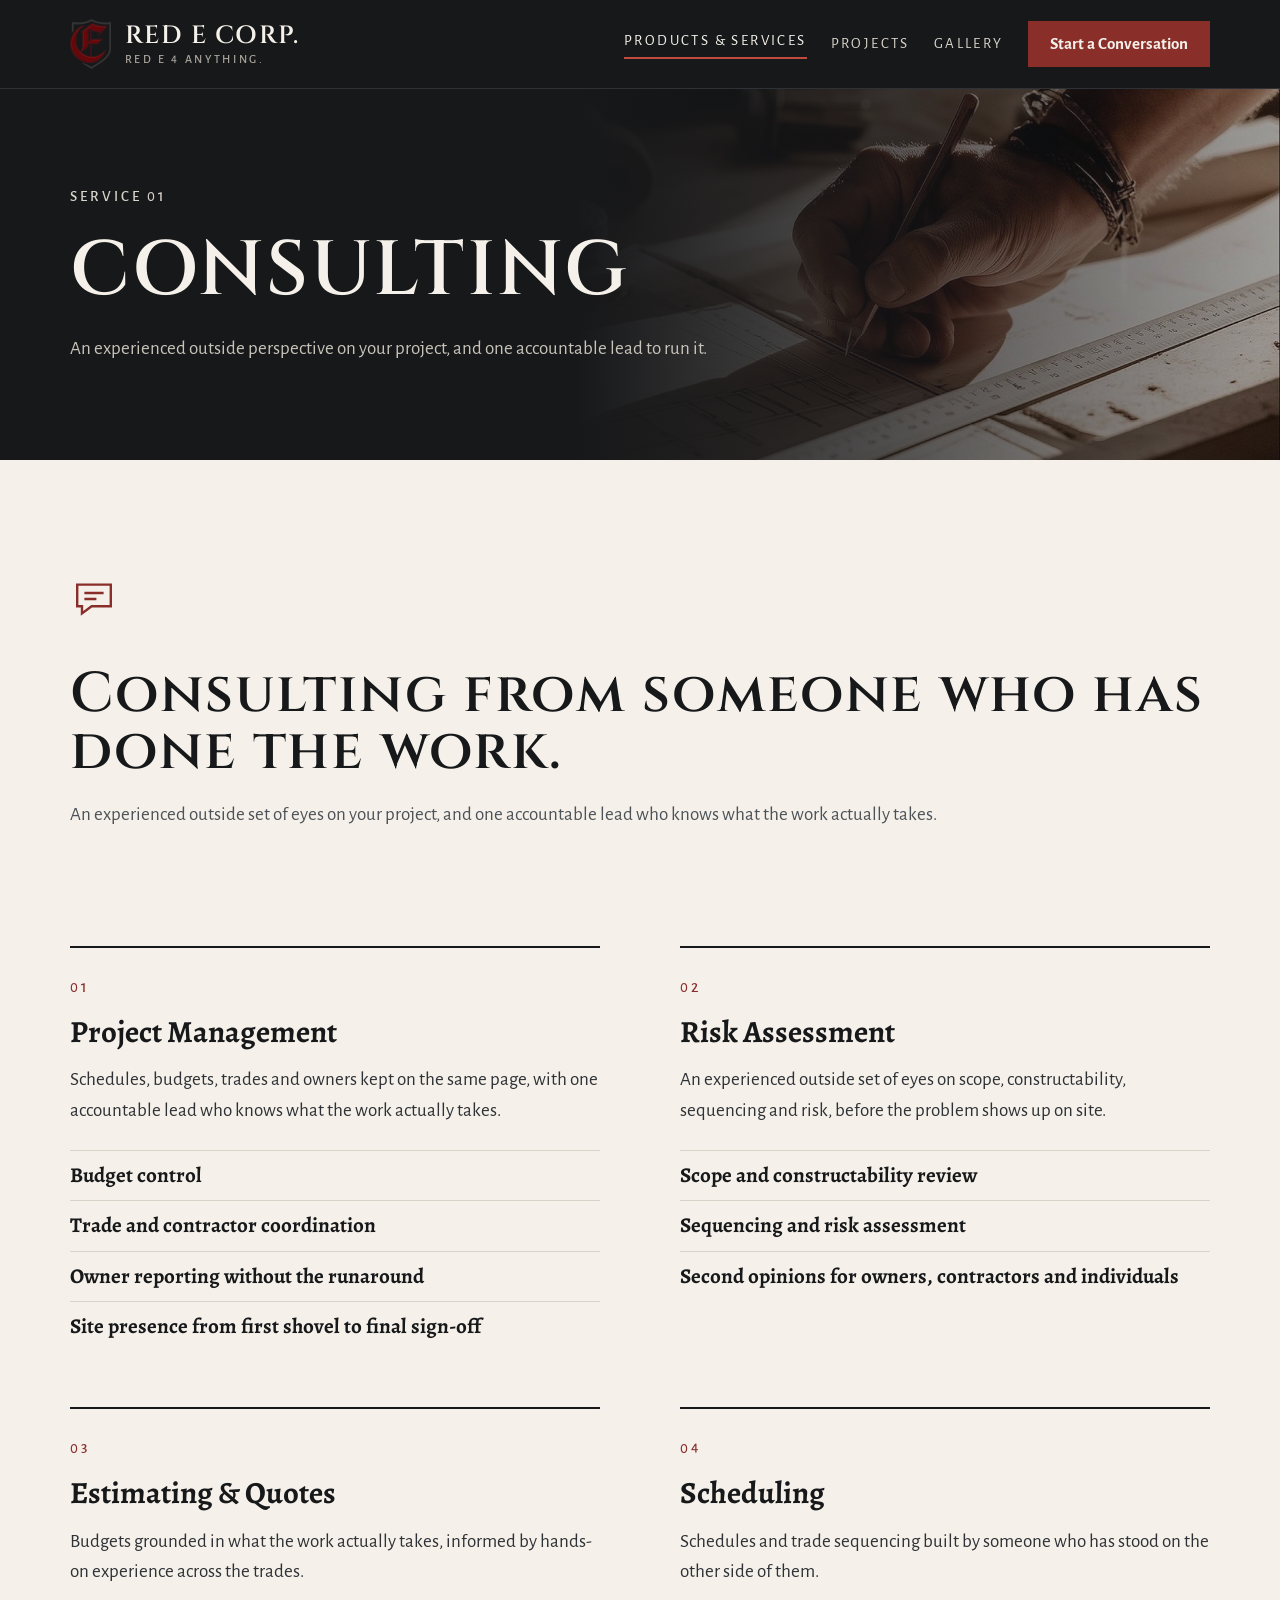
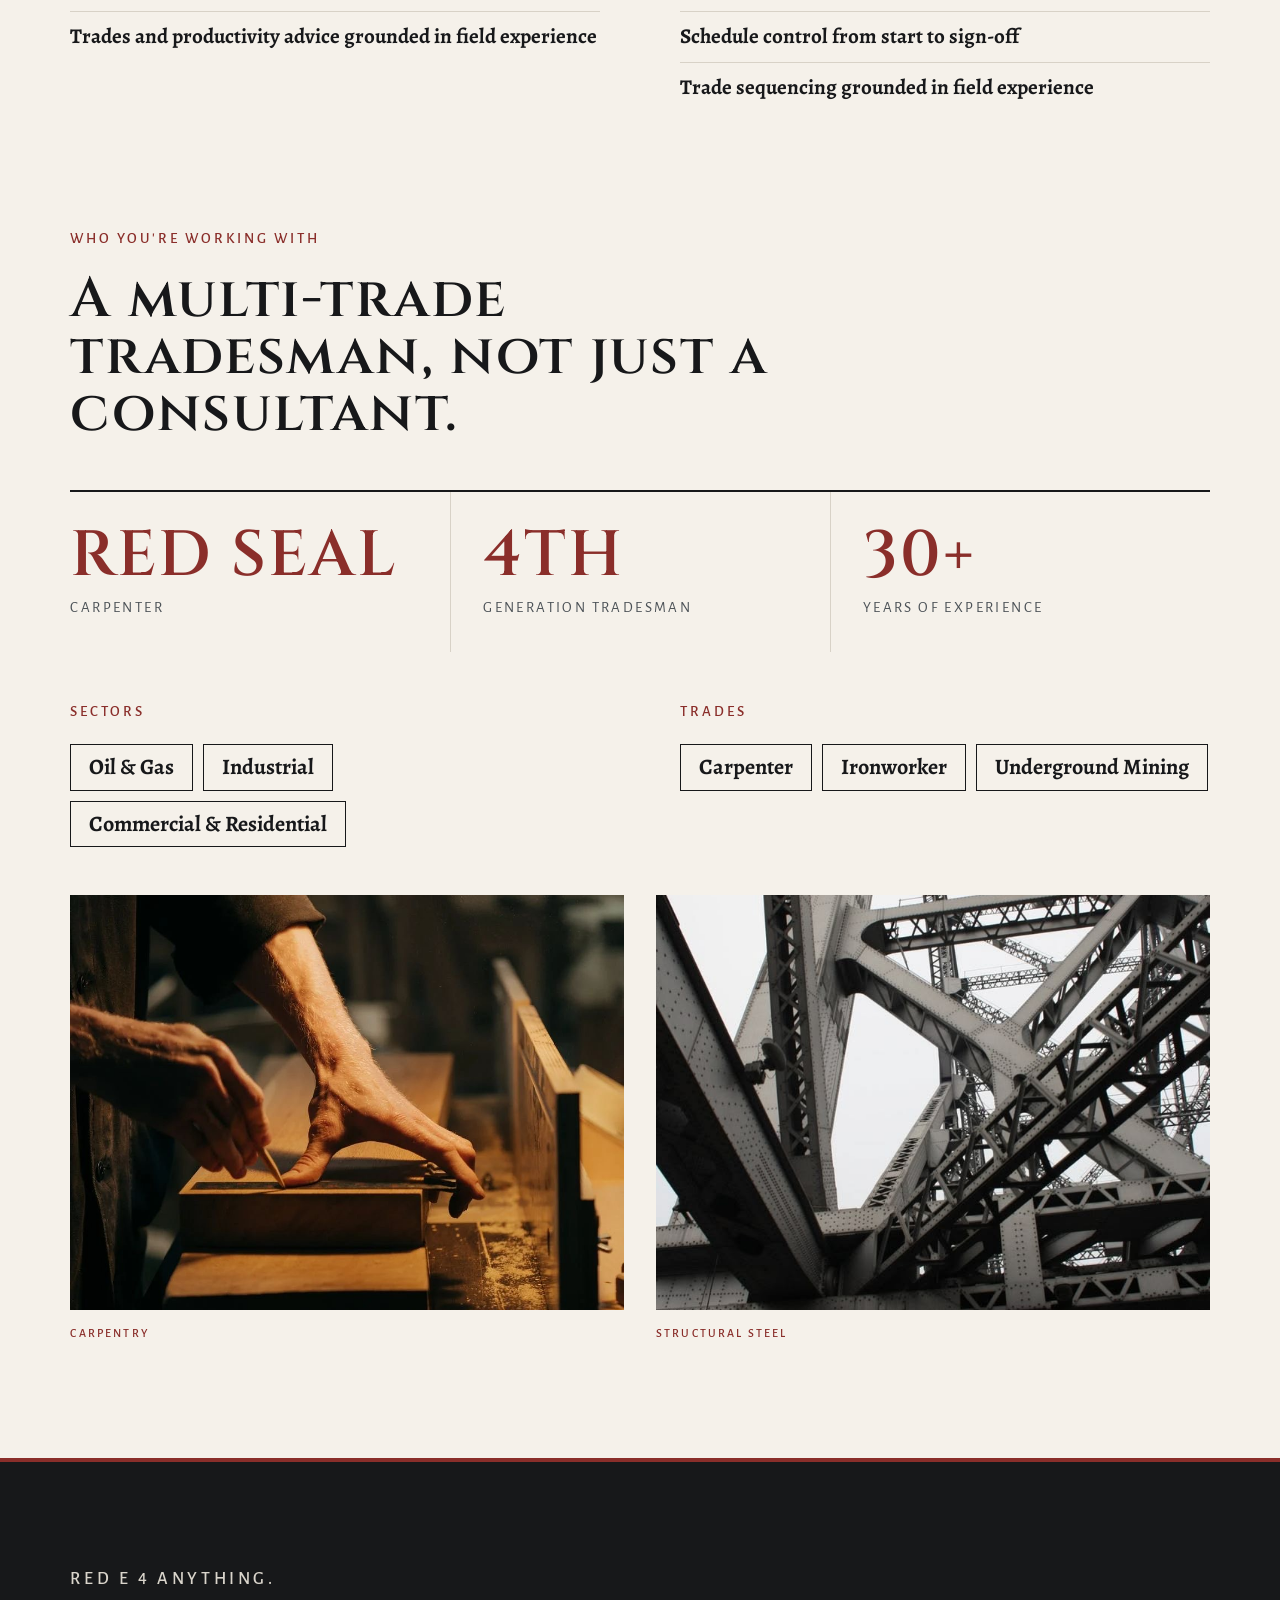
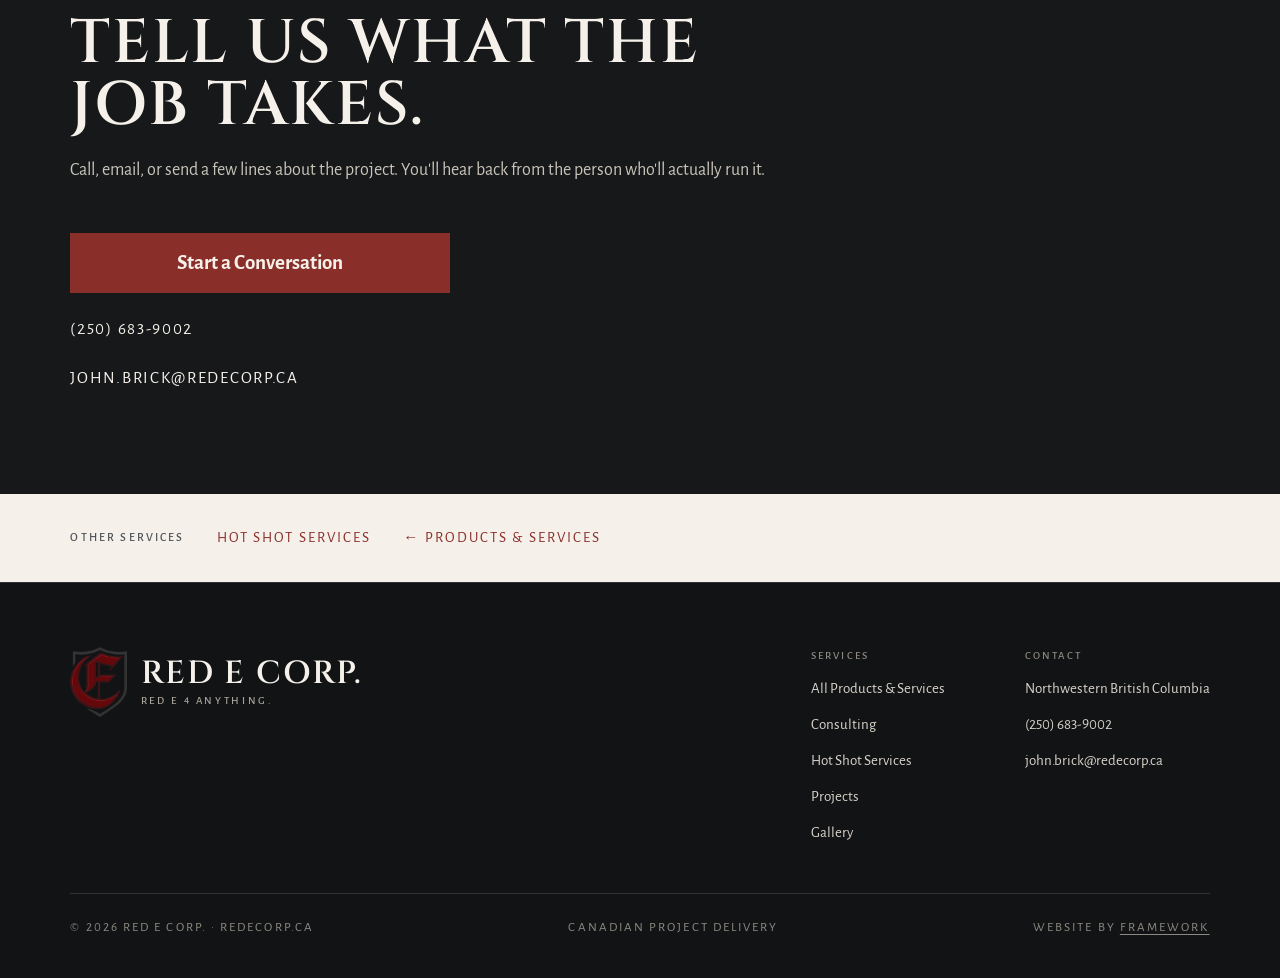
==== commit c780b3ed: "Footer: add 'Website by Framework' credit with link Co-Authored-By: Claude Sonnet 5.5 <noreply@anthr" ====
--- a/consulting.html
+++ b/consulting.html
@@ -171,6 +171,7 @@
     <div class="footer-bottom">
       <span>© 2026 RED E CORP. · REDECORP.CA</span>
       <span>CANADIAN PROJECT DELIVERY</span>
+      <span class="footer-credit">Website by <a class="credit" href="https://frameworkco.ca" target="_blank" rel="noopener">Framework</a></span>
     </div>
   </div>
 </footer>
--- a/assets/css/styles.css
+++ b/assets/css/styles.css
@@ -297,7 +297,7 @@
 .landing__links .btn { min-width: 260px; }
 .btn--ghost { background: rgba(18,19,21,0.35); color: var(--bone); border: 2px solid var(--bone); }
 .btn--ghost:hover { background: var(--bone); color: var(--charcoal); }
-.landing__foot { position: absolute; left: 0; right: 0; bottom: 24px; margin: 0; font-family: var(--mono); font-size: 13px; letter-spacing: 0.16em; text-transform: uppercase; color: #A9A49B; }
+.landing__foot { position: absolute; left: 0; right: 0; bottom: 20px; line-height: 1.5; margin: 0; font-family: var(--mono); font-size: 13px; letter-spacing: 0.16em; text-transform: uppercase; color: #A9A49B; }
 
 /* under construction */
 .construction { padding: var(--section) 0; }
@@ -347,6 +347,18 @@
 .project-item__link { margin-top: auto; padding-top: 10px; font-family: var(--mono); font-size: 15px; letter-spacing: 0.14em; text-transform: uppercase; text-decoration: none; }
 .project-item__link:hover { text-decoration: underline; }
 .visually-hidden { position: absolute; width: 1px; height: 1px; margin: -1px; padding: 0; overflow: hidden; clip: rect(0 0 0 0); white-space: nowrap; border: 0; }
+
+/* landing, desktop: logo dominant, wordmark smaller */
+@media (min-width: 900px) {
+  .landing__logo img { height: clamp(220px, 46vh, 440px); }
+  .landing__name { font-size: clamp(40px, 4.6vw, 68px); }
+}
+
+/* credit */
+.footer-credit { text-transform: uppercase; }
+.credit { color: inherit; text-decoration: underline; text-underline-offset: 3px; }
+.credit:hover, .credit:focus-visible { color: var(--bone); }
+.landing__credit { display: inline-block; margin-top: 6px; }
 
 /* responsive */
 @media (max-width: 1280px) {
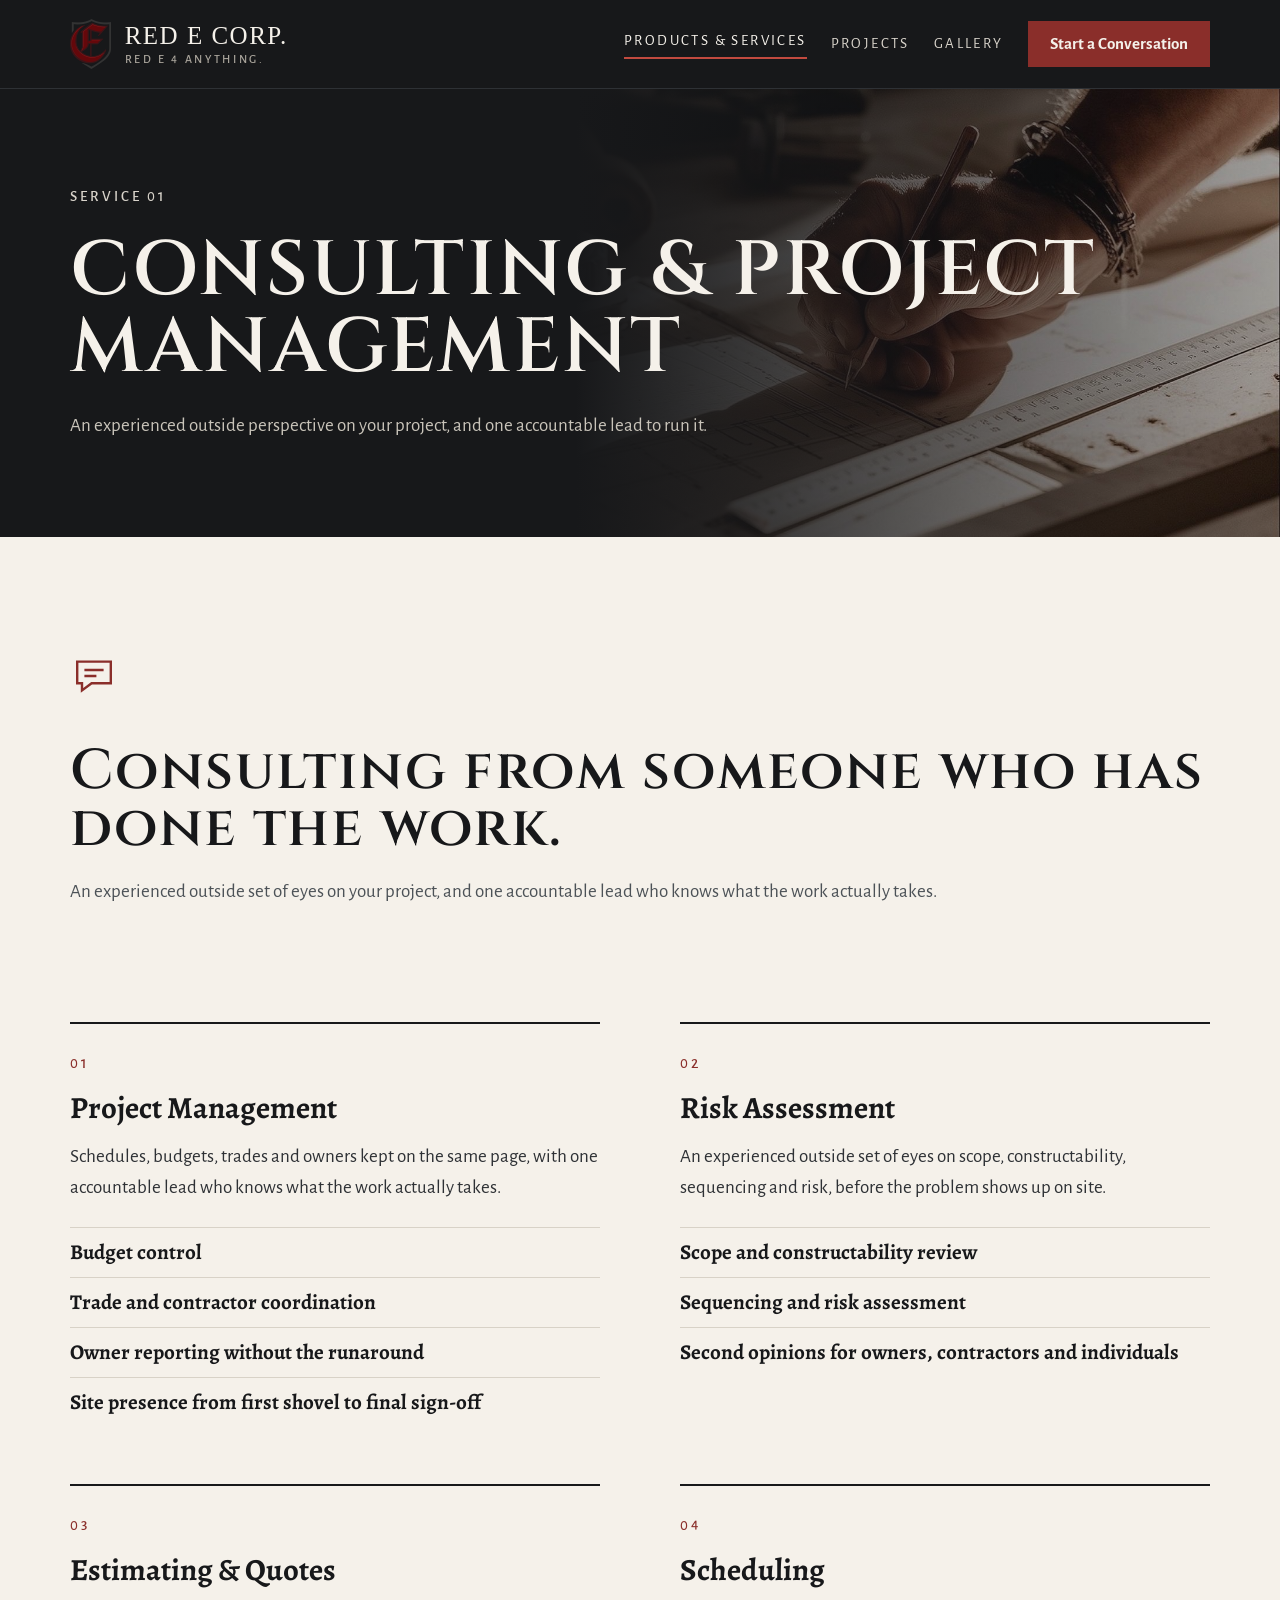
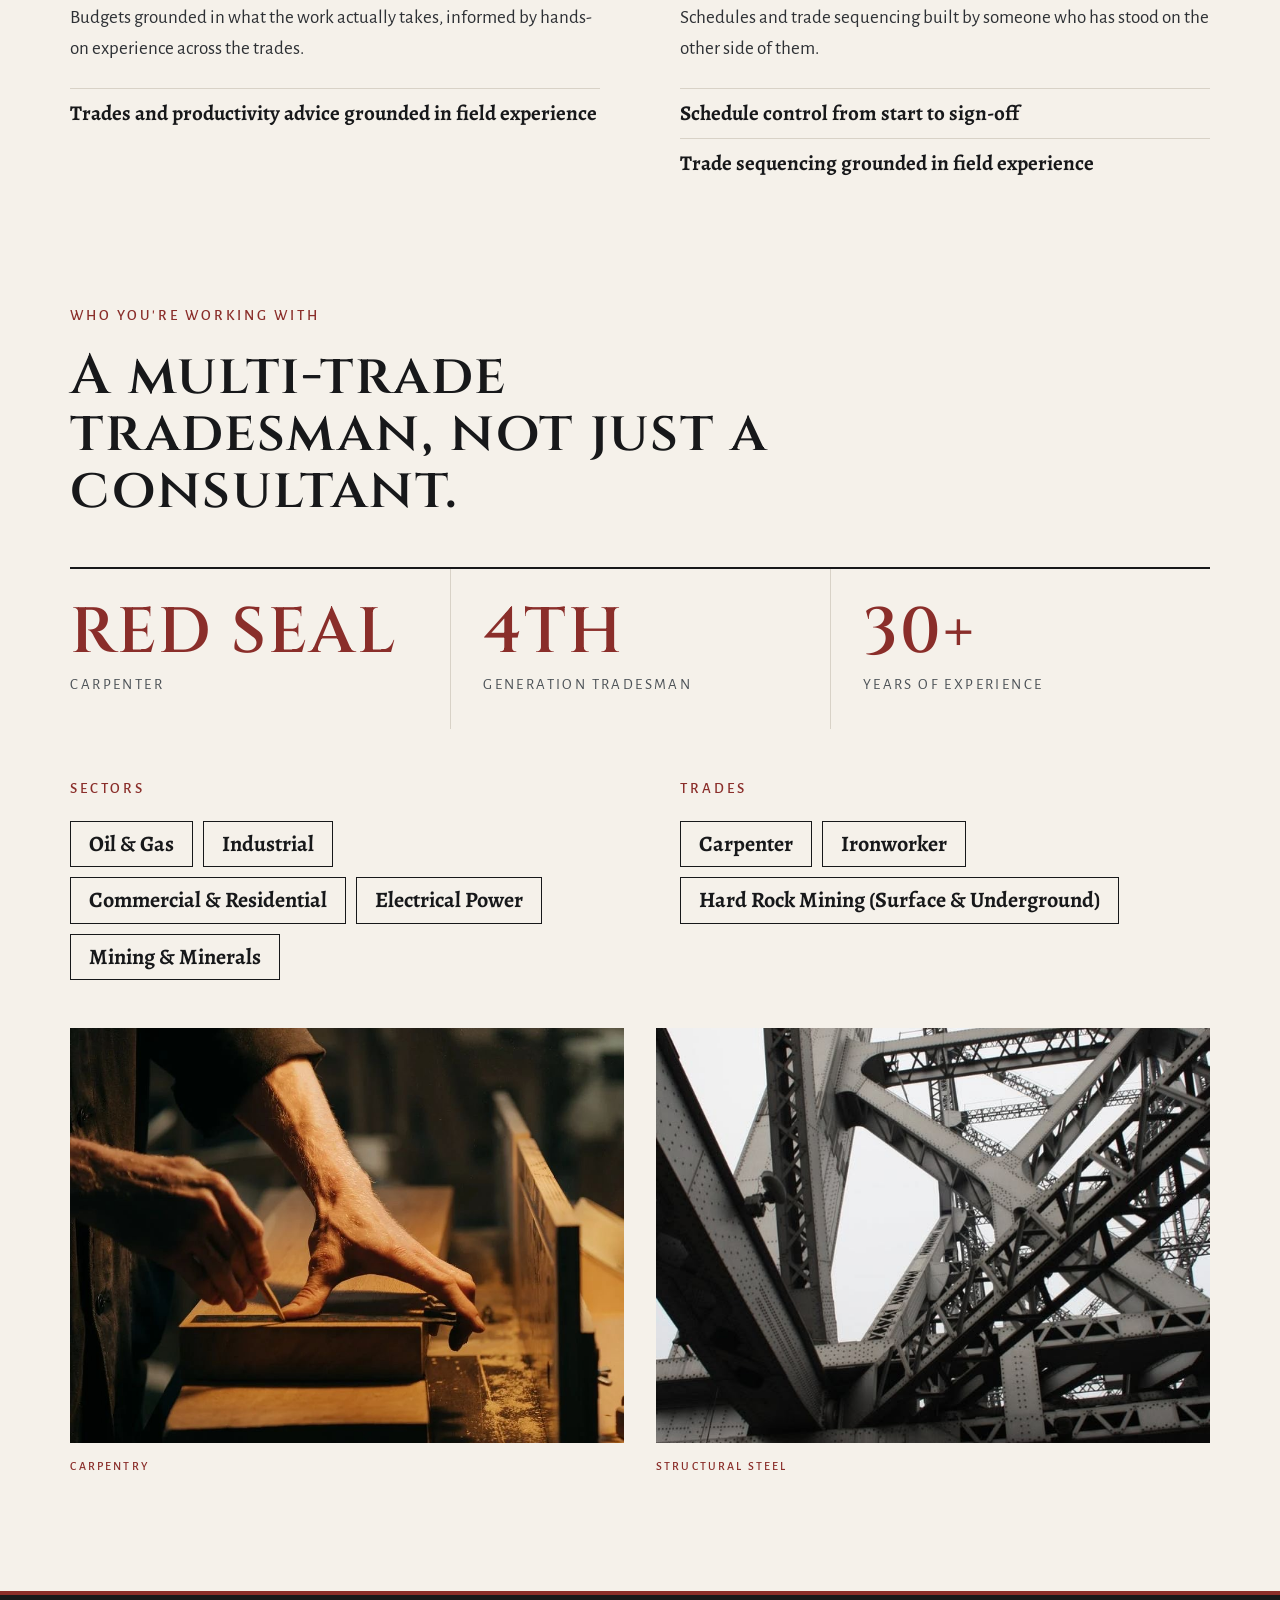
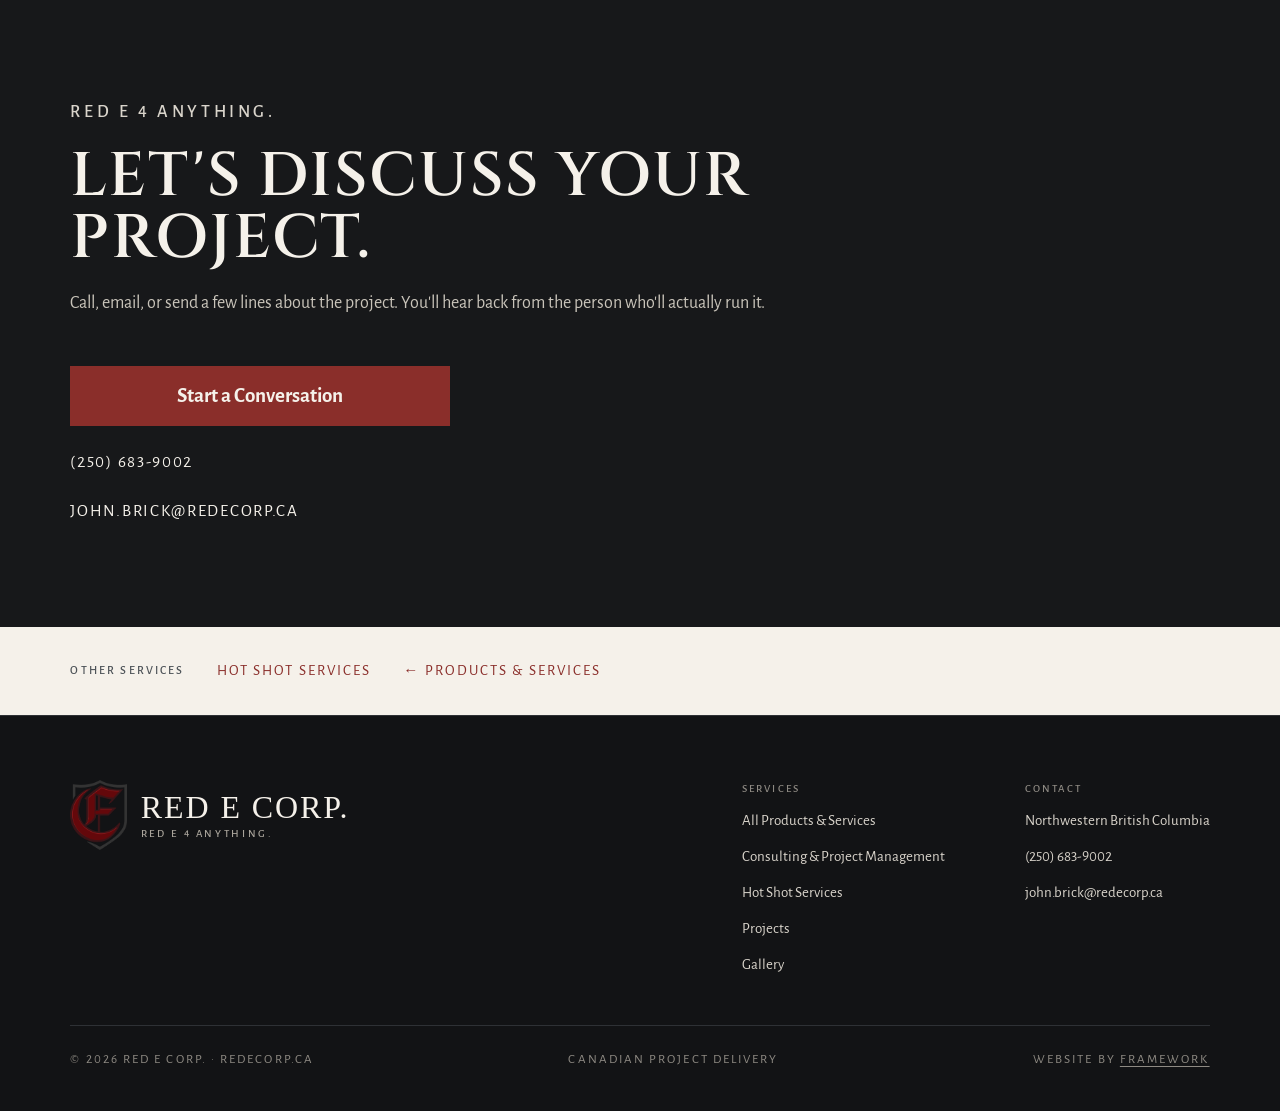
==== commit a8644847: "Content updates: Consulting & Project Management naming, mining trades/sectors, Hot Shot description" ====
--- a/consulting.html
+++ b/consulting.html
@@ -3,13 +3,13 @@
 <head>
 <meta charset="utf-8">
 <meta name="viewport" content="width=device-width, initial-scale=1">
-<title>Consulting | Red E Corp. | Northwestern BC</title>
-<meta name="description" content="Consulting from a multi-trade, Red Seal tradesman: project management, risk assessment, estimating and quotes, and scheduling for industrial, commercial and residential work in Northwestern BC.">
+<title>Consulting &amp; Project Management | Red E Corp. | Northwestern BC</title>
+<meta name="description" content="Consulting &amp; Project Management from a multi-trade, Red Seal tradesman: project management, risk assessment, estimating and quotes, and scheduling for industrial, commercial and residential work in Northwestern BC.">
 <meta name="theme-color" content="#17181A">
 <link rel="canonical" href="https://redecorp.ca/consulting.html">
 <meta property="og:type" content="website">
 <meta property="og:site_name" content="Red E Corp.">
-<meta property="og:title" content="Consulting | Red E Corp.">
+<meta property="og:title" content="Consulting &amp; Project Management | Red E Corp.">
 <meta property="og:description" content="Project management, risk assessment, estimating and quotes, and scheduling from someone who has done the work.">
 <meta property="og:url" content="https://redecorp.ca/consulting.html">
 <meta property="og:image" content="https://redecorp.ca/assets/img/favicon-512.png">
@@ -48,7 +48,7 @@
     <div class="page-hero__photo" role="img" aria-label="A hand drawing a line along a ruler on a set of plans" style="background-image:url(assets/img/drafting.jpg);background-position:center 42%"></div>
     <div class="wrap">
       <p class="label">Service 01</p>
-      <h1>Consulting</h1>
+      <h1>Consulting &amp; Project Management</h1>
       <p>An experienced outside perspective on your project, and one accountable lead to run it.</p>
     </div>
   </section>
@@ -108,11 +108,11 @@
       <div class="credentials__cols">
         <div>
           <span class="label">Sectors</span>
-          <ul class="taglist"><li>Oil &amp; Gas</li><li>Industrial</li><li>Commercial &amp; Residential</li></ul>
+          <ul class="taglist"><li>Oil &amp; Gas</li><li>Industrial</li><li>Commercial &amp; Residential</li><li>Electrical Power</li><li>Mining &amp; Minerals</li></ul>
         </div>
         <div>
           <span class="label">Trades</span>
-          <ul class="taglist"><li>Carpenter</li><li>Ironworker</li><li>Underground Mining</li></ul>
+          <ul class="taglist"><li>Carpenter</li><li>Ironworker</li><li>Hard Rock Mining (Surface &amp; Underground)</li></ul>
         </div>
       </div>
       <div class="credentials__photos">
@@ -126,7 +126,7 @@
     <div class="wrap">
       <div class="contact__text">
         <p class="label">Red E 4 Anything.</p>
-        <h2>Tell us what the job takes.</h2>
+        <h2>Let's discuss your project.</h2>
         <p>Call, email, or send a few lines about the project. You'll hear back from the person who'll actually run it.</p>
       </div>
       <div class="contact__actions">
@@ -156,7 +156,7 @@
         <div>
           <span class="label">Services</span>
           <a href="products-services.html">All Products &amp; Services</a>
-          <a href="consulting.html">Consulting</a><a href="hot-shot-services.html">Hot Shot Services</a>
+          <a href="consulting.html">Consulting &amp; Project Management</a><a href="hot-shot-services.html">Hot Shot Services</a>
           <a href="projects.html">Projects</a>
           <a href="gallery.html">Gallery</a>
         </div>
--- a/assets/css/styles.css
+++ b/assets/css/styles.css
@@ -1,5 +1,6 @@
 /* Red E Corp. — site styles (Brand System v1.0) */
 /* Fonts: Cinzel (wordmark and major headings), Alegreya (sub-headings) and Alegreya Sans (text), SIL Open Font License 1.1, self-hosted from assets/fonts */
+@font-face { font-family: "Cinzel"; font-style: normal; font-weight: 400; font-display: swap; src: url("../fonts/cinzel-latin-400-normal.woff2") format("woff2"); }
 @font-face { font-family: "Cinzel"; font-style: normal; font-weight: 600; font-display: swap; src: url("../fonts/cinzel-latin-600-normal.woff2") format("woff2"); }
 @font-face { font-family: "Alegreya"; font-style: normal; font-weight: 700; font-display: swap; src: url("../fonts/alegreya-latin-700-normal.woff2") format("woff2"); }
 @font-face { font-family: "Alegreya"; font-style: normal; font-weight: 800; font-display: swap; src: url("../fonts/alegreya-latin-800-normal.woff2") format("woff2"); }
@@ -61,7 +62,7 @@
 .brand { display: flex; align-items: center; gap: 14px; text-decoration: none; }
 .brand img { height: 50px; width: auto; }
 .brand__text { display: flex; flex-direction: column; gap: 5px; }
-.brand__name { font-family: var(--wordmark); font-weight: 600; font-size: 25px; line-height: 1; color: var(--bone); letter-spacing: 0.06em; }
+.brand__name { font-family: var(--wordmark); font-weight: 400; font-size: 25px; line-height: 1; color: var(--bone); letter-spacing: 0.06em; }
 .brand__tag { font-family: var(--mono); font-weight: 500; font-size: 12px; letter-spacing: 0.22em; line-height: 1; color: var(--muted-on-dark); }
 .nav { display: flex; align-items: center; gap: 36px; }
 .nav a:not(.btn) { font-family: var(--mono); font-size: 15px; letter-spacing: 0.16em; text-transform: uppercase; color: #D9D4CB; text-decoration: none; }
@@ -291,7 +292,7 @@
 .landing__inner { display: flex; flex-direction: column; align-items: center; gap: clamp(36px, 7vh, 64px); width: 100%; }
 .landing__logo { display: flex; flex-direction: column; align-items: center; gap: 0; margin: 0; font-weight: 400; }
 .landing__logo img { width: auto; height: clamp(170px, 34vh, 320px); margin-bottom: clamp(0px, 1vh, 8px); filter: drop-shadow(0 0 1.5px rgba(245,241,234,0.95)) drop-shadow(0 0 14px rgba(245,241,234,0.22)); }
-.landing__name { font-family: var(--wordmark); font-weight: 600; font-size: clamp(48px, 9vw, 112px); line-height: 0.95; text-transform: uppercase; letter-spacing: 0.06em; }
+.landing__name { font-family: var(--wordmark); font-weight: 400; font-size: clamp(48px, 9vw, 112px); line-height: 0.95; text-transform: uppercase; letter-spacing: 0.06em; }
 .landing__tag { margin-top: 14px; font-family: var(--mono); font-weight: 500; font-size: clamp(12px, 1.4vw, 16px); letter-spacing: 0.28em; text-transform: uppercase; color: #D9D4CB; }
 .landing__links { display: flex; justify-content: center; flex-wrap: wrap; gap: 16px 20px; width: 100%; }
 .landing__links .btn { min-width: 260px; }
@@ -359,6 +360,12 @@
 .credit { color: inherit; text-decoration: underline; text-underline-offset: 3px; }
 .credit:hover, .credit:focus-visible { color: var(--bone); }
 .landing__credit { display: inline-block; margin-top: 6px; }
+
+/* project details */
+.project-item__meta { margin: 0; display: flex; flex-direction: column; gap: 10px; }
+.project-item__meta > div { display: flex; flex-direction: column; gap: 2px; }
+.project-item__meta dt { font-family: var(--mono); font-weight: 500; font-size: 13px; letter-spacing: 0.16em; text-transform: uppercase; color: var(--steel); }
+.project-item__meta dd { margin: 0; color: var(--text); }
 
 /* responsive */
 @media (max-width: 1280px) {
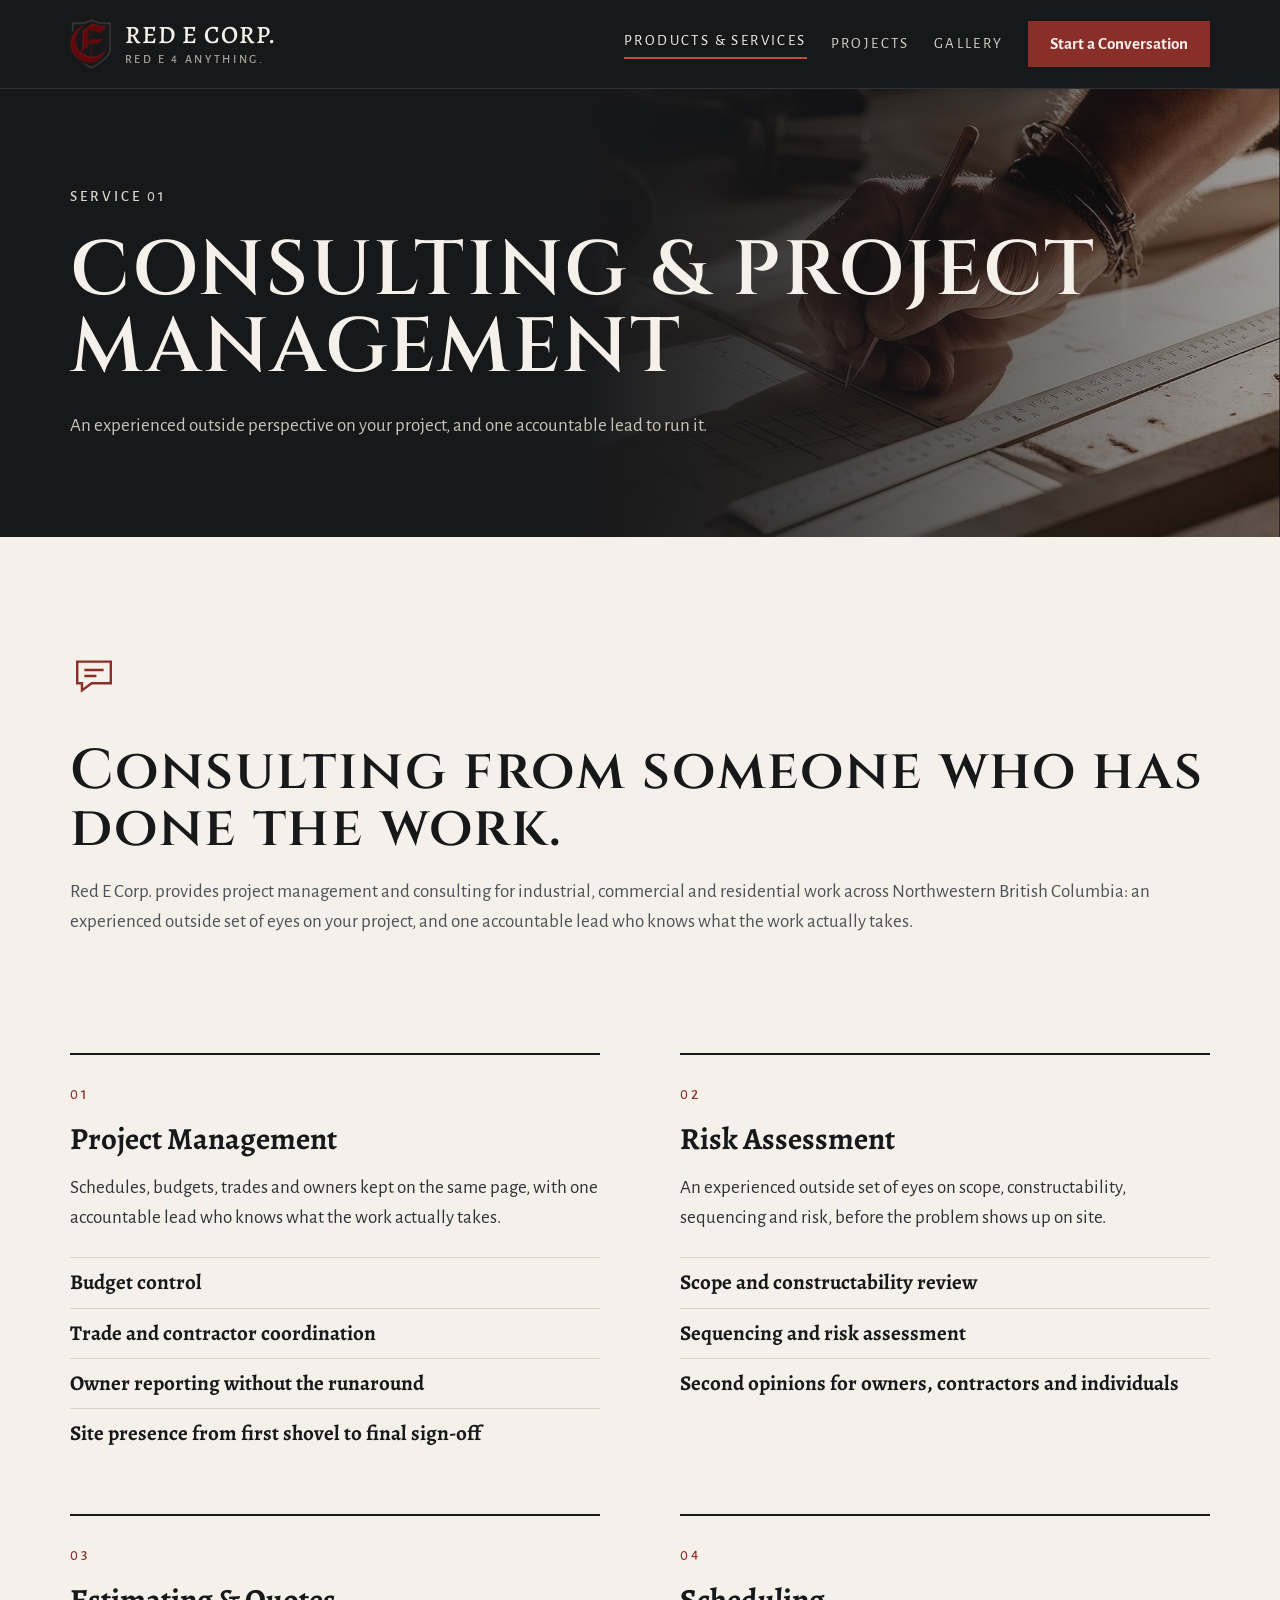
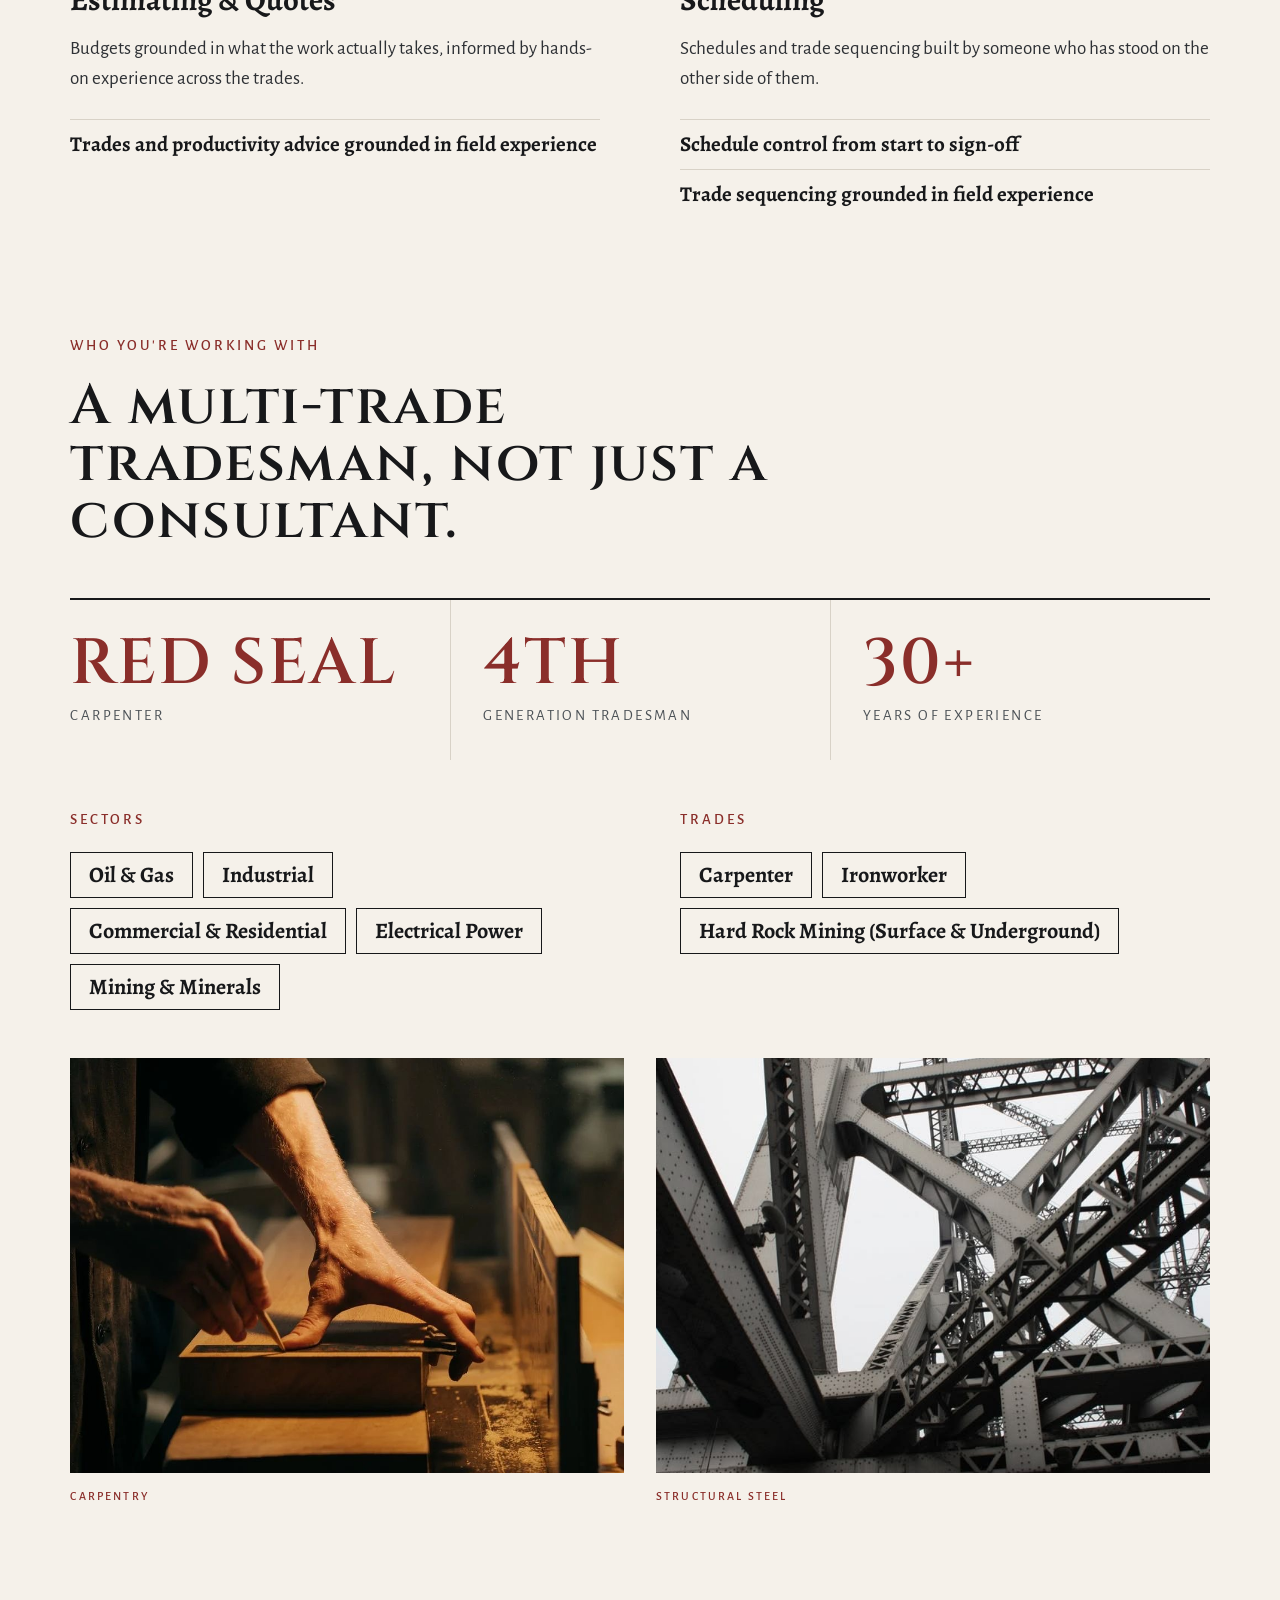
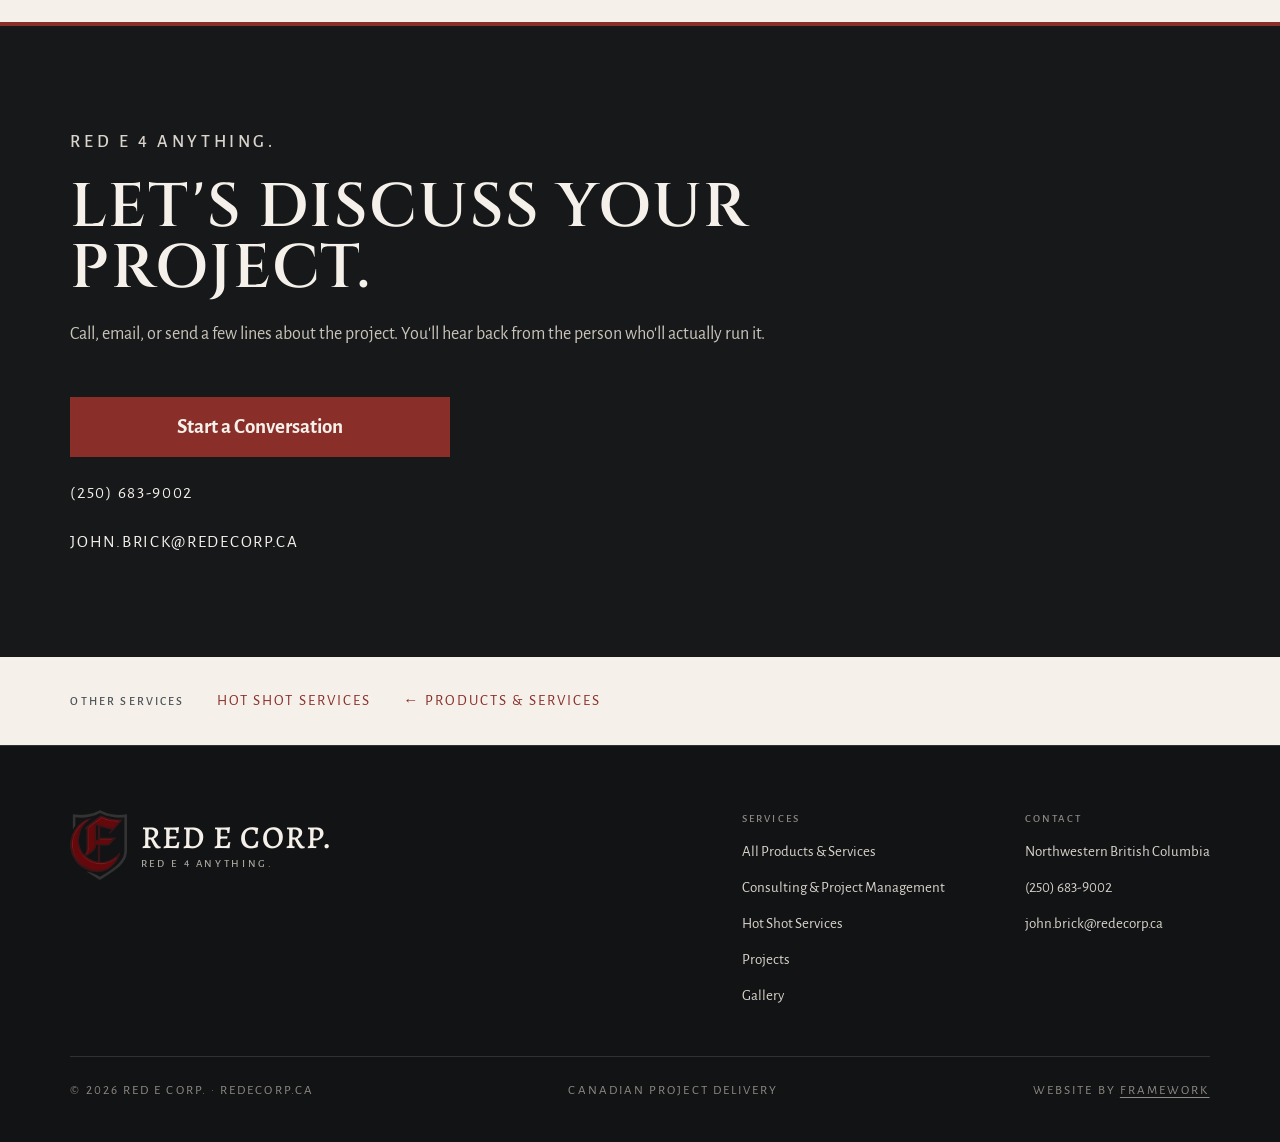
==== commit b11c94d5: "SEO: titles, descriptions, social metadata, OG image, structured data, sitemap, robots, clean-URL ca" ====
--- a/consulting.html
+++ b/consulting.html
@@ -3,25 +3,34 @@
 <head>
 <meta charset="utf-8">
 <meta name="viewport" content="width=device-width, initial-scale=1">
-<title>Consulting &amp; Project Management | Red E Corp. | Northwestern BC</title>
-<meta name="description" content="Consulting &amp; Project Management from a multi-trade, Red Seal tradesman: project management, risk assessment, estimating and quotes, and scheduling for industrial, commercial and residential work in Northwestern BC.">
+<title>Project Management Consulting in Northwestern BC | Red E Corp.</title>
+<meta name="description" content="Project management, risk assessment, estimating and scheduling for industrial, commercial and residential work in Northwestern BC, from a Red Seal carpenter.">
 <meta name="theme-color" content="#17181A">
-<link rel="canonical" href="https://redecorp.ca/consulting.html">
+<link rel="canonical" href="https://redecorp.ca/consulting">
 <meta property="og:type" content="website">
+<meta property="og:locale" content="en_CA">
 <meta property="og:site_name" content="Red E Corp.">
-<meta property="og:title" content="Consulting &amp; Project Management | Red E Corp.">
+<meta property="og:title" content="Project Management Consulting in Northwestern BC | Red E Corp.">
 <meta property="og:description" content="Project management, risk assessment, estimating and quotes, and scheduling from someone who has done the work.">
-<meta property="og:url" content="https://redecorp.ca/consulting.html">
-<meta property="og:image" content="https://redecorp.ca/assets/img/favicon-512.png">
-<link rel="icon" type="image/png" sizes="32x32" href="assets/img/favicon-32.png">
-<link rel="icon" type="image/png" sizes="512x512" href="assets/img/favicon-512.png">
-<link rel="apple-touch-icon" href="assets/img/apple-touch-icon.png">
-<link rel="preload" href="assets/fonts/cinzel-latin-600-normal.woff2" as="font" type="font/woff2" crossorigin>
-<link rel="preload" href="assets/fonts/alegreya-latin-700-normal.woff2" as="font" type="font/woff2" crossorigin>
-<link rel="preload" href="assets/fonts/alegreya-sans-latin-400-normal.woff2" as="font" type="font/woff2" crossorigin>
-<link rel="stylesheet" href="assets/css/styles.css">
+<meta property="og:url" content="https://redecorp.ca/consulting">
+<meta property="og:image" content="https://redecorp.ca/assets/img/og-image.jpg">
+<meta property="og:image:width" content="1200">
+<meta property="og:image:height" content="630">
+<meta property="og:image:alt" content="Red E Corp. shield logo with the text Project management &amp; consulting in Northwestern British Columbia">
+<meta name="twitter:card" content="summary_large_image">
+<meta name="twitter:title" content="Project Management Consulting in Northwestern BC | Red E Corp.">
+<meta name="twitter:description" content="Project management, risk assessment, estimating and quotes, and scheduling from someone who has done the work.">
+<meta name="twitter:image" content="https://redecorp.ca/assets/img/og-image.jpg">
+<meta name="twitter:image:alt" content="Red E Corp. shield logo with the text Project management &amp; consulting in Northwestern British Columbia">
+<link rel="icon" type="image/png" sizes="32x32" href="/assets/img/favicon-32.png">
+<link rel="icon" type="image/png" sizes="512x512" href="/assets/img/favicon-512.png">
+<link rel="apple-touch-icon" href="/assets/img/apple-touch-icon.png">
+<link rel="preload" href="/assets/fonts/cinzel-latin-600-normal.woff2" as="font" type="font/woff2" crossorigin>
+<link rel="preload" href="/assets/fonts/alegreya-latin-700-normal.woff2" as="font" type="font/woff2" crossorigin>
+<link rel="preload" href="/assets/fonts/alegreya-sans-latin-400-normal.woff2" as="font" type="font/woff2" crossorigin>
+<link rel="stylesheet" href="/assets/css/styles.css">
 <script type="application/ld+json">
-{"@context":"https://schema.org","@type":"ProfessionalService","name":"Red E Corp.","url":"https://redecorp.ca/","logo":"https://redecorp.ca/assets/img/crest.png","slogan":"Red E 4 Anything.","telephone":"+1-250-683-9002","email":"john.brick@redecorp.ca","areaServed":"Northwestern British Columbia","founder":{"@type":"Person","name":"John Brick Sr."}}
+{"@context":"https://schema.org","@graph":[{"@type":["ProfessionalService","LocalBusiness"],"@id":"https://redecorp.ca/#business","name":"Red E Corp.","url":"https://redecorp.ca/","logo":{"@type":"ImageObject","url":"https://redecorp.ca/assets/img/crest.png"},"image":"https://redecorp.ca/assets/img/og-image.jpg","slogan":"Red E 4 Anything.","description":"Project management and consulting for industrial, commercial and residential work in Northwestern British Columbia, plus hot shot delivery.","telephone":"+1-250-683-9002","email":"john.brick@redecorp.ca","areaServed":{"@type":"AdministrativeArea","name":"Northwestern British Columbia"},"founder":{"@type":"Person","name":"John Brick Sr."},"knowsAbout":["Project management","Construction consulting","Risk assessment","Estimating","Scheduling","Timber frame construction","Hot shot delivery"]},{"@type":"WebSite","@id":"https://redecorp.ca/#website","url":"https://redecorp.ca/","name":"Red E Corp.","publisher":{"@id":"https://redecorp.ca/#business"},"inLanguage":"en-CA"},{"@type":"WebPage","@id":"https://redecorp.ca/consulting#webpage","url":"https://redecorp.ca/consulting","name":"Project Management Consulting in Northwestern BC | Red E Corp.","description":"Project management, risk assessment, estimating and scheduling for industrial, commercial and residential work in Northwestern BC, from a Red Seal carpenter.","isPartOf":{"@id":"https://redecorp.ca/#website"},"about":{"@id":"https://redecorp.ca/#business"},"primaryImageOfPage":{"@type":"ImageObject","url":"https://redecorp.ca/assets/img/og-image.jpg"},"inLanguage":"en-CA"},{"@type":"BreadcrumbList","@id":"https://redecorp.ca/consulting#breadcrumb","itemListElement":[{"@type":"ListItem","position":1,"name":"Home","item":"https://redecorp.ca/"},{"@type":"ListItem","position":2,"name":"Products & Services","item":"https://redecorp.ca/products-services"},{"@type":"ListItem","position":3,"name":"Consulting & Project Management","item":"https://redecorp.ca/consulting"}]},{"@type":"Service","@id":"https://redecorp.ca/consulting#service","name":"Consulting & Project Management","serviceType":["Project management","Risk assessment","Estimating and quotes","Scheduling"],"provider":{"@id":"https://redecorp.ca/#business"},"areaServed":{"@type":"AdministrativeArea","name":"Northwestern British Columbia"},"url":"https://redecorp.ca/consulting","description":"Project management, risk assessment, estimating and scheduling for industrial, commercial and residential work in Northwestern BC, from a Red Seal carpenter."}]}
 </script>
 </head>
 <body>
@@ -29,16 +38,16 @@
 
 <header class="site-header">
   <div class="wrap">
-    <a class="brand" href="index.html" aria-label="Red E Corp. home">
-      <img src="assets/img/crest.png" alt="" width="203" height="250">
+    <a class="brand" href="/" aria-label="Red E Corp. home">
+      <img src="/assets/img/crest.png" alt="" width="203" height="250">
       <span class="brand__text">
         <span class="brand__name">RED E CORP.</span>
         <span class="brand__tag">RED E 4 ANYTHING.</span>
       </span>
     </a>
     <nav class="nav" aria-label="Main">
-      <a href="products-services.html" aria-current="true">Products &amp; Services</a><a href="projects.html">Projects</a><a href="gallery.html">Gallery</a>
-      <a class="btn" href="contact.html">Start a Conversation</a>
+      <a href="/products-services" aria-current="true">Products &amp; Services</a><a href="/projects">Projects</a><a href="/gallery">Gallery</a>
+      <a class="btn" href="/contact">Start a Conversation</a>
     </nav>
   </div>
 </header>
@@ -58,7 +67,7 @@
       <div class="service-detail__icon"><svg viewBox="0 0 40 40" fill="none" stroke="#8A2E2A" stroke-width="2" aria-hidden="true"><path d="M6 8h28v18H18l-8 6v-6H6z"/><path d="M12 15h16M12 20h10"/></svg></div>
       <div>
         <h2 class="h2">Consulting from someone who has done the work.</h2>
-        <p class="lead">An experienced outside set of eyes on your project, and one accountable lead who knows what the work actually takes.</p>
+        <p class="lead">Red E Corp. provides project management and consulting for industrial, commercial and residential work across Northwestern British Columbia: an experienced outside set of eyes on your project, and one accountable lead who knows what the work actually takes.</p>
       </div>
     </div>
   </section>
@@ -116,8 +125,8 @@
         </div>
       </div>
       <div class="credentials__photos">
-        <figure><img src="assets/img/carpentry.jpg" alt="Hands marking a line on a timber beam in a workshop" width="1000" height="1500" loading="lazy"><figcaption class="label">Carpentry</figcaption></figure>
-        <figure><img src="assets/img/steel-bridge.jpg" alt="Riveted steel bridge framework seen from below" width="736" height="1104" loading="lazy"><figcaption class="label">Structural steel</figcaption></figure>
+        <figure><img src="/assets/img/carpentry.jpg" alt="Hands marking a line on a timber beam in a workshop" width="1000" height="1500" loading="lazy"><figcaption class="label">Carpentry</figcaption></figure>
+        <figure><img src="/assets/img/steel-bridge.jpg" alt="Riveted steel bridge framework seen from below" width="736" height="1104" loading="lazy"><figcaption class="label">Structural steel</figcaption></figure>
       </div>
     </div>
   </section>
@@ -130,7 +139,7 @@
         <p>Call, email, or send a few lines about the project. You'll hear back from the person who'll actually run it.</p>
       </div>
       <div class="contact__actions">
-        <a class="btn btn--lg" href="contact.html?service=consulting">Start a Conversation</a>
+        <a class="btn btn--lg" href="/contact?service=consulting">Start a Conversation</a>
         <a href="tel:+12506839002">(250) 683-9002</a>
         <a href="mailto:john.brick@redecorp.ca">JOHN.BRICK@REDECORP.CA</a>
       </div>
@@ -138,15 +147,15 @@
   </section>
 
   <section class="other-services">
-    <div class="wrap"><span class="label">Other services</span><a href="hot-shot-services.html">Hot Shot Services</a><a href="products-services.html">← Products &amp; Services</a></div>
+    <div class="wrap"><span class="label">Other services</span><a href="/hot-shot-services">Hot Shot Services</a><a href="/products-services">← Products &amp; Services</a></div>
   </section>
 </main>
 
 <footer class="site-footer">
   <div class="wrap">
     <div class="footer-top">
-      <a class="brand" href="index.html" aria-label="Red E Corp. home">
-        <img src="assets/img/crest.png" alt="" width="203" height="250">
+      <a class="brand" href="/" aria-label="Red E Corp. home">
+        <img src="/assets/img/crest.png" alt="" width="203" height="250">
         <span class="brand__text">
           <span class="brand__name">RED E CORP.</span>
           <span class="brand__tag">RED E 4 ANYTHING.</span>
@@ -155,10 +164,10 @@
       <div class="footer-cols">
         <div>
           <span class="label">Services</span>
-          <a href="products-services.html">All Products &amp; Services</a>
-          <a href="consulting.html">Consulting &amp; Project Management</a><a href="hot-shot-services.html">Hot Shot Services</a>
-          <a href="projects.html">Projects</a>
-          <a href="gallery.html">Gallery</a>
+          <a href="/products-services">All Products &amp; Services</a>
+          <a href="/consulting">Consulting &amp; Project Management</a><a href="/hot-shot-services">Hot Shot Services</a>
+          <a href="/projects">Projects</a>
+          <a href="/gallery">Gallery</a>
         </div>
         <div>
           <span class="label">Contact</span>
--- a/assets/css/styles.css
+++ b/assets/css/styles.css
@@ -1,7 +1,7 @@
 /* Red E Corp. — site styles (Brand System v1.0) */
 /* Fonts: Cinzel (wordmark and major headings), Alegreya (sub-headings) and Alegreya Sans (text), SIL Open Font License 1.1, self-hosted from assets/fonts */
-@font-face { font-family: "Cinzel"; font-style: normal; font-weight: 400; font-display: swap; src: url("../fonts/cinzel-latin-400-normal.woff2") format("woff2"); }
 @font-face { font-family: "Cinzel"; font-style: normal; font-weight: 600; font-display: swap; src: url("../fonts/cinzel-latin-600-normal.woff2") format("woff2"); }
+@font-face { font-family: "Alegreya"; font-style: normal; font-weight: 500; font-display: swap; src: url("../fonts/alegreya-latin-500-normal.woff2") format("woff2"); }
 @font-face { font-family: "Alegreya"; font-style: normal; font-weight: 700; font-display: swap; src: url("../fonts/alegreya-latin-700-normal.woff2") format("woff2"); }
 @font-face { font-family: "Alegreya"; font-style: normal; font-weight: 800; font-display: swap; src: url("../fonts/alegreya-latin-800-normal.woff2") format("woff2"); }
 @font-face { font-family: "Alegreya Sans"; font-style: normal; font-weight: 400; font-display: swap; src: url("../fonts/alegreya-sans-latin-400-normal.woff2") format("woff2"); }
@@ -62,7 +62,7 @@
 .brand { display: flex; align-items: center; gap: 14px; text-decoration: none; }
 .brand img { height: 50px; width: auto; }
 .brand__text { display: flex; flex-direction: column; gap: 5px; }
-.brand__name { font-family: var(--wordmark); font-weight: 400; font-size: 25px; line-height: 1; color: var(--bone); letter-spacing: 0.06em; }
+.brand__name { font-family: var(--display); font-weight: 500; font-size: 25px; letter-spacing: 0.04em; line-height: 1; color: var(--bone); }
 .brand__tag { font-family: var(--mono); font-weight: 500; font-size: 12px; letter-spacing: 0.22em; line-height: 1; color: var(--muted-on-dark); }
 .nav { display: flex; align-items: center; gap: 36px; }
 .nav a:not(.btn) { font-family: var(--mono); font-size: 15px; letter-spacing: 0.16em; text-transform: uppercase; color: #D9D4CB; text-decoration: none; }
@@ -292,7 +292,7 @@
 .landing__inner { display: flex; flex-direction: column; align-items: center; gap: clamp(36px, 7vh, 64px); width: 100%; }
 .landing__logo { display: flex; flex-direction: column; align-items: center; gap: 0; margin: 0; font-weight: 400; }
 .landing__logo img { width: auto; height: clamp(170px, 34vh, 320px); margin-bottom: clamp(0px, 1vh, 8px); filter: drop-shadow(0 0 1.5px rgba(245,241,234,0.95)) drop-shadow(0 0 14px rgba(245,241,234,0.22)); }
-.landing__name { font-family: var(--wordmark); font-weight: 400; font-size: clamp(48px, 9vw, 112px); line-height: 0.95; text-transform: uppercase; letter-spacing: 0.06em; }
+.landing__name { font-family: var(--display); font-weight: 500; font-size: clamp(48px, 9vw, 112px); line-height: 0.95; letter-spacing: 0.04em; text-transform: uppercase; }
 .landing__tag { margin-top: 14px; font-family: var(--mono); font-weight: 500; font-size: clamp(12px, 1.4vw, 16px); letter-spacing: 0.28em; text-transform: uppercase; color: #D9D4CB; }
 .landing__links { display: flex; justify-content: center; flex-wrap: wrap; gap: 16px 20px; width: 100%; }
 .landing__links .btn { min-width: 260px; }
@@ -366,6 +366,14 @@
 .project-item__meta > div { display: flex; flex-direction: column; gap: 2px; }
 .project-item__meta dt { font-family: var(--mono); font-weight: 500; font-size: 13px; letter-spacing: 0.16em; text-transform: uppercase; color: var(--steel); }
 .project-item__meta dd { margin: 0; color: var(--text); }
+
+/* project cards: align rows across the three cards where subgrid is supported */
+@supports (grid-template-rows: subgrid) {
+  @media (min-width: 861px) {
+    .project-item { display: grid; grid-row: span 5; grid-template-rows: subgrid; row-gap: 14px; }
+    .project-item__link { margin-top: 0; align-self: end; }
+  }
+}
 
 /* responsive */
 @media (max-width: 1280px) {
